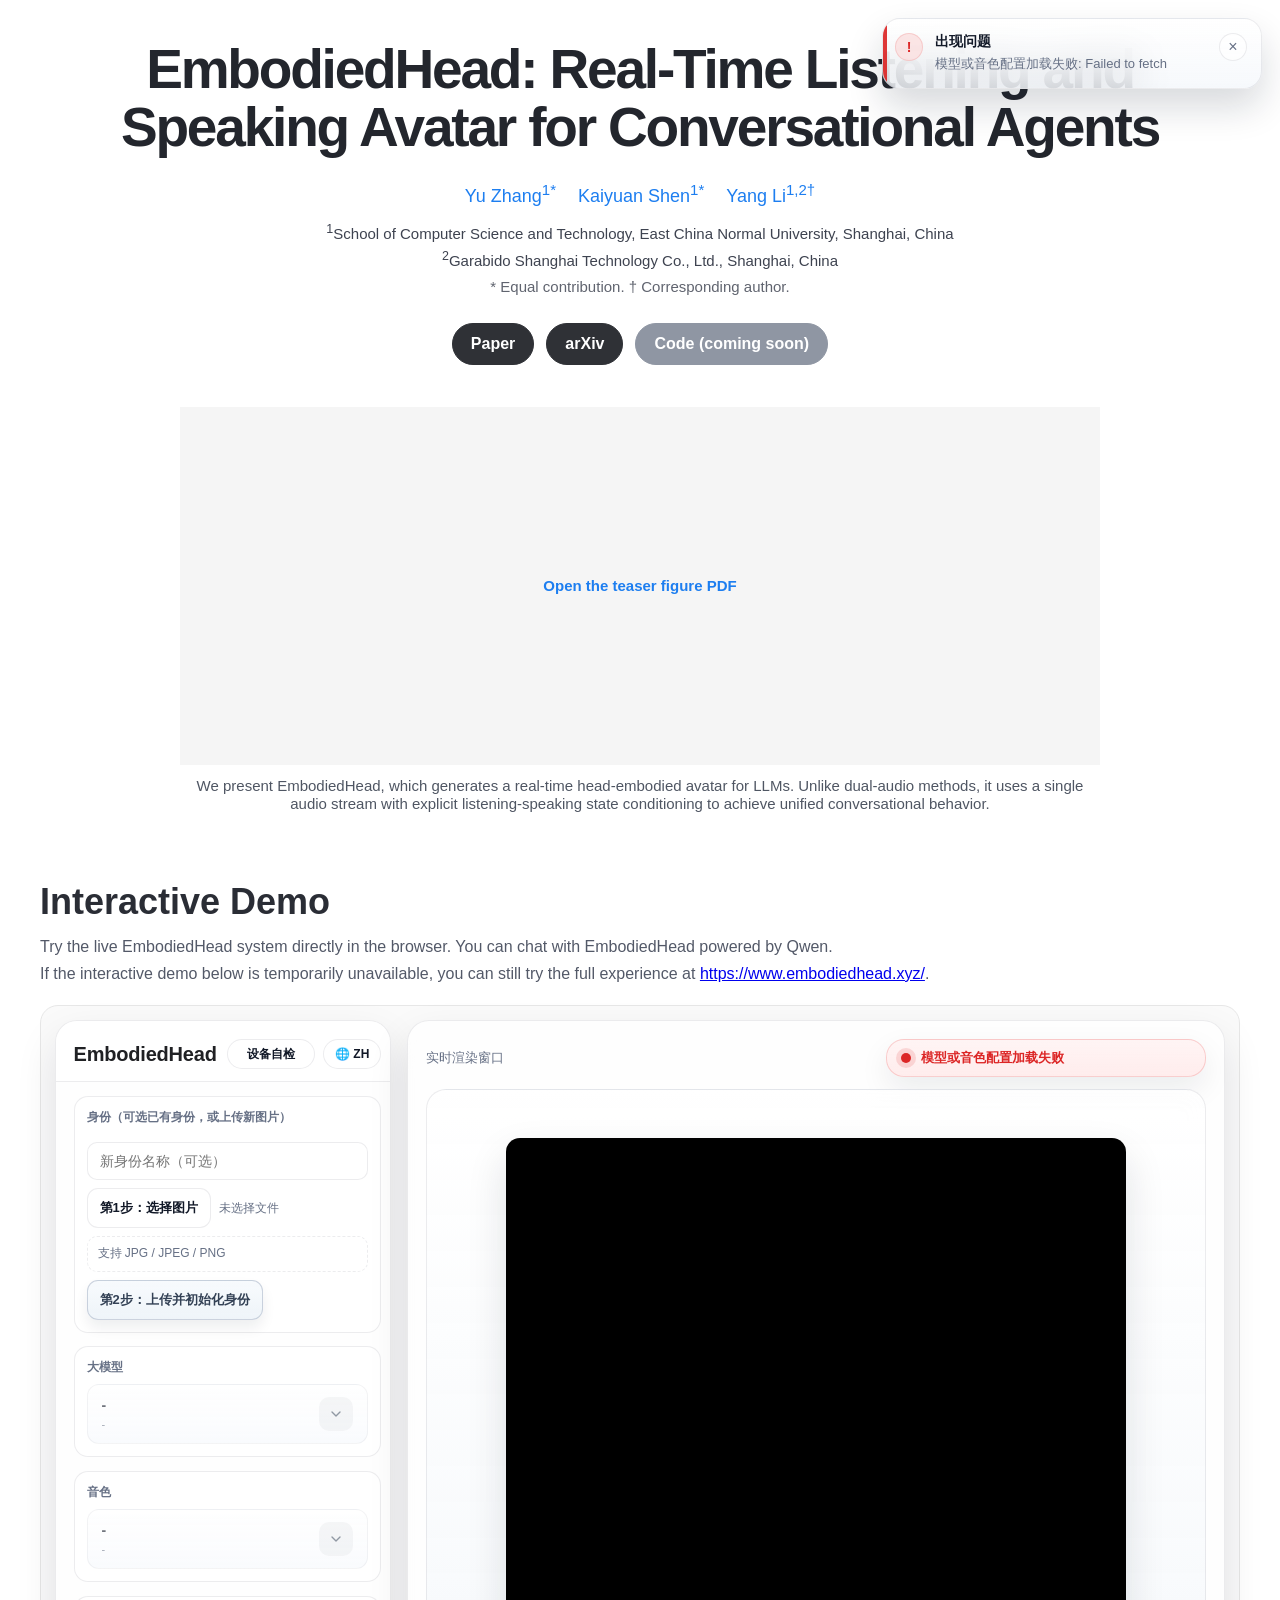
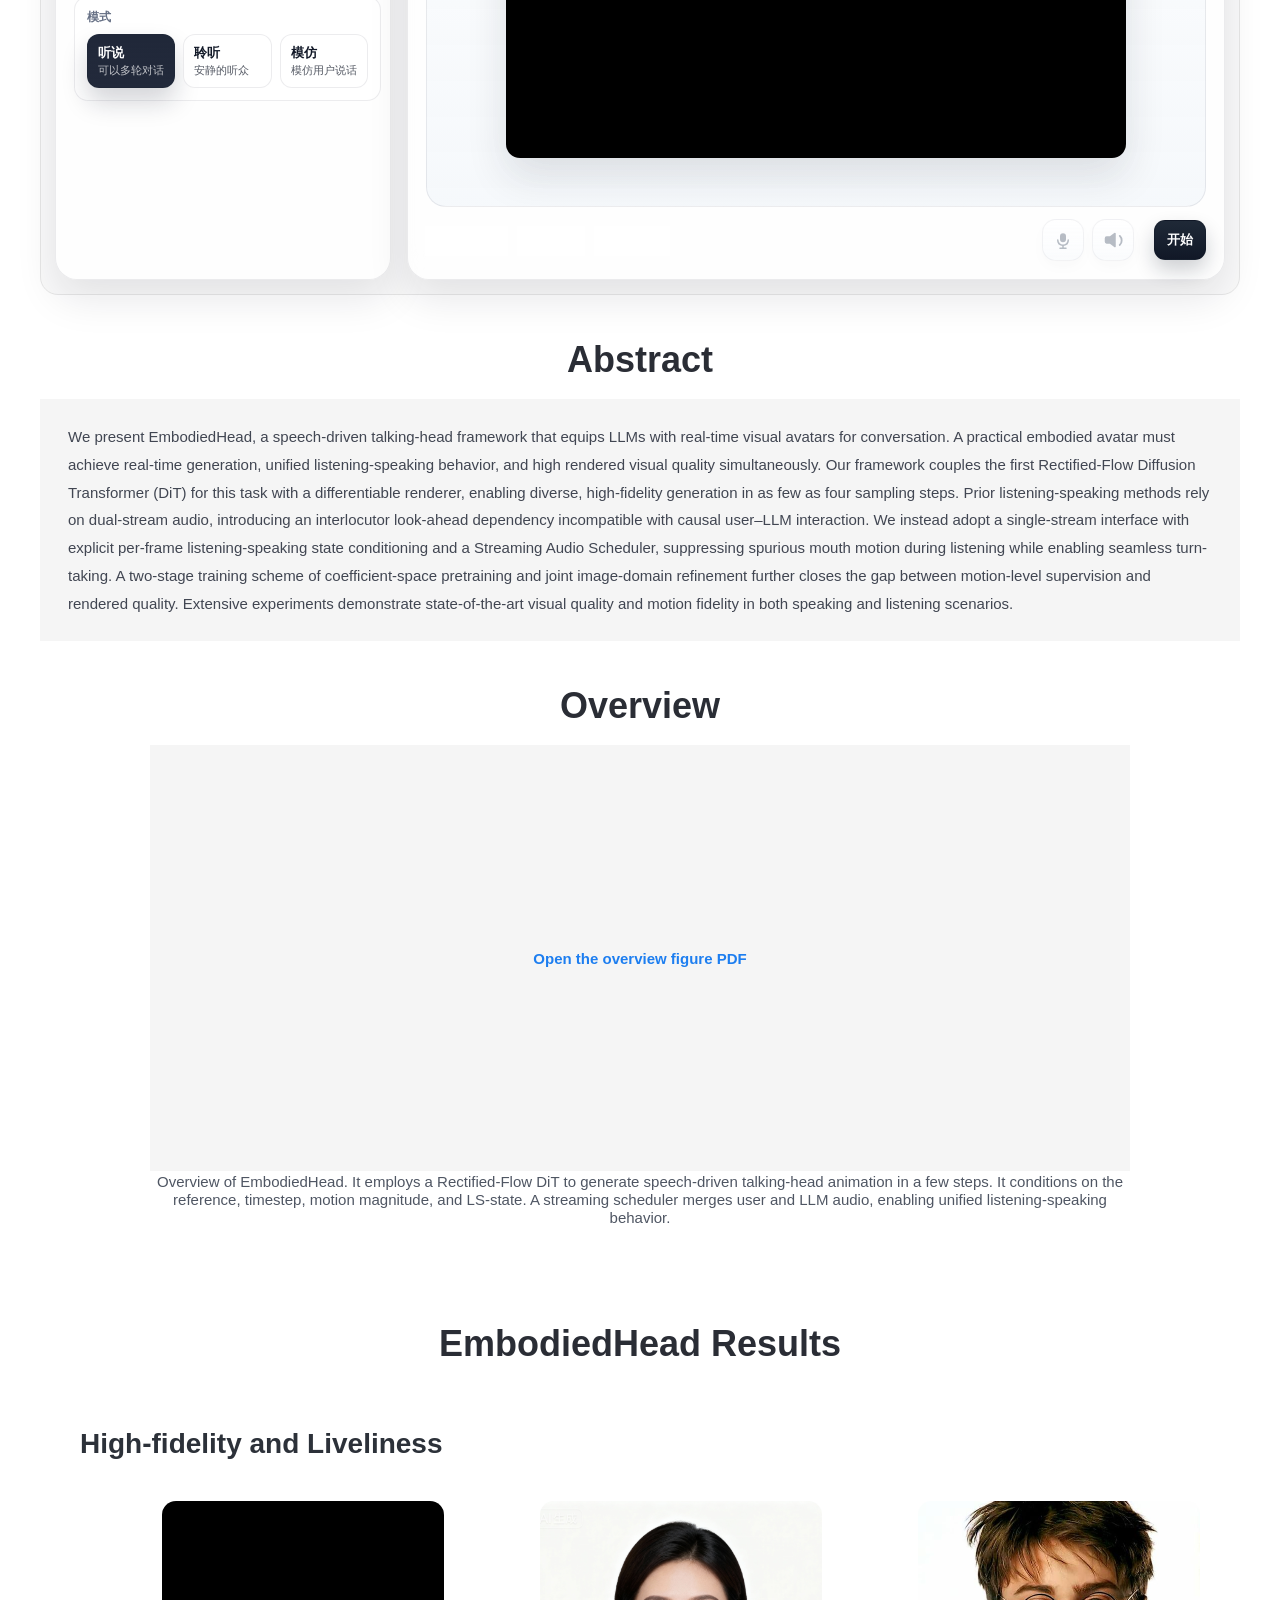
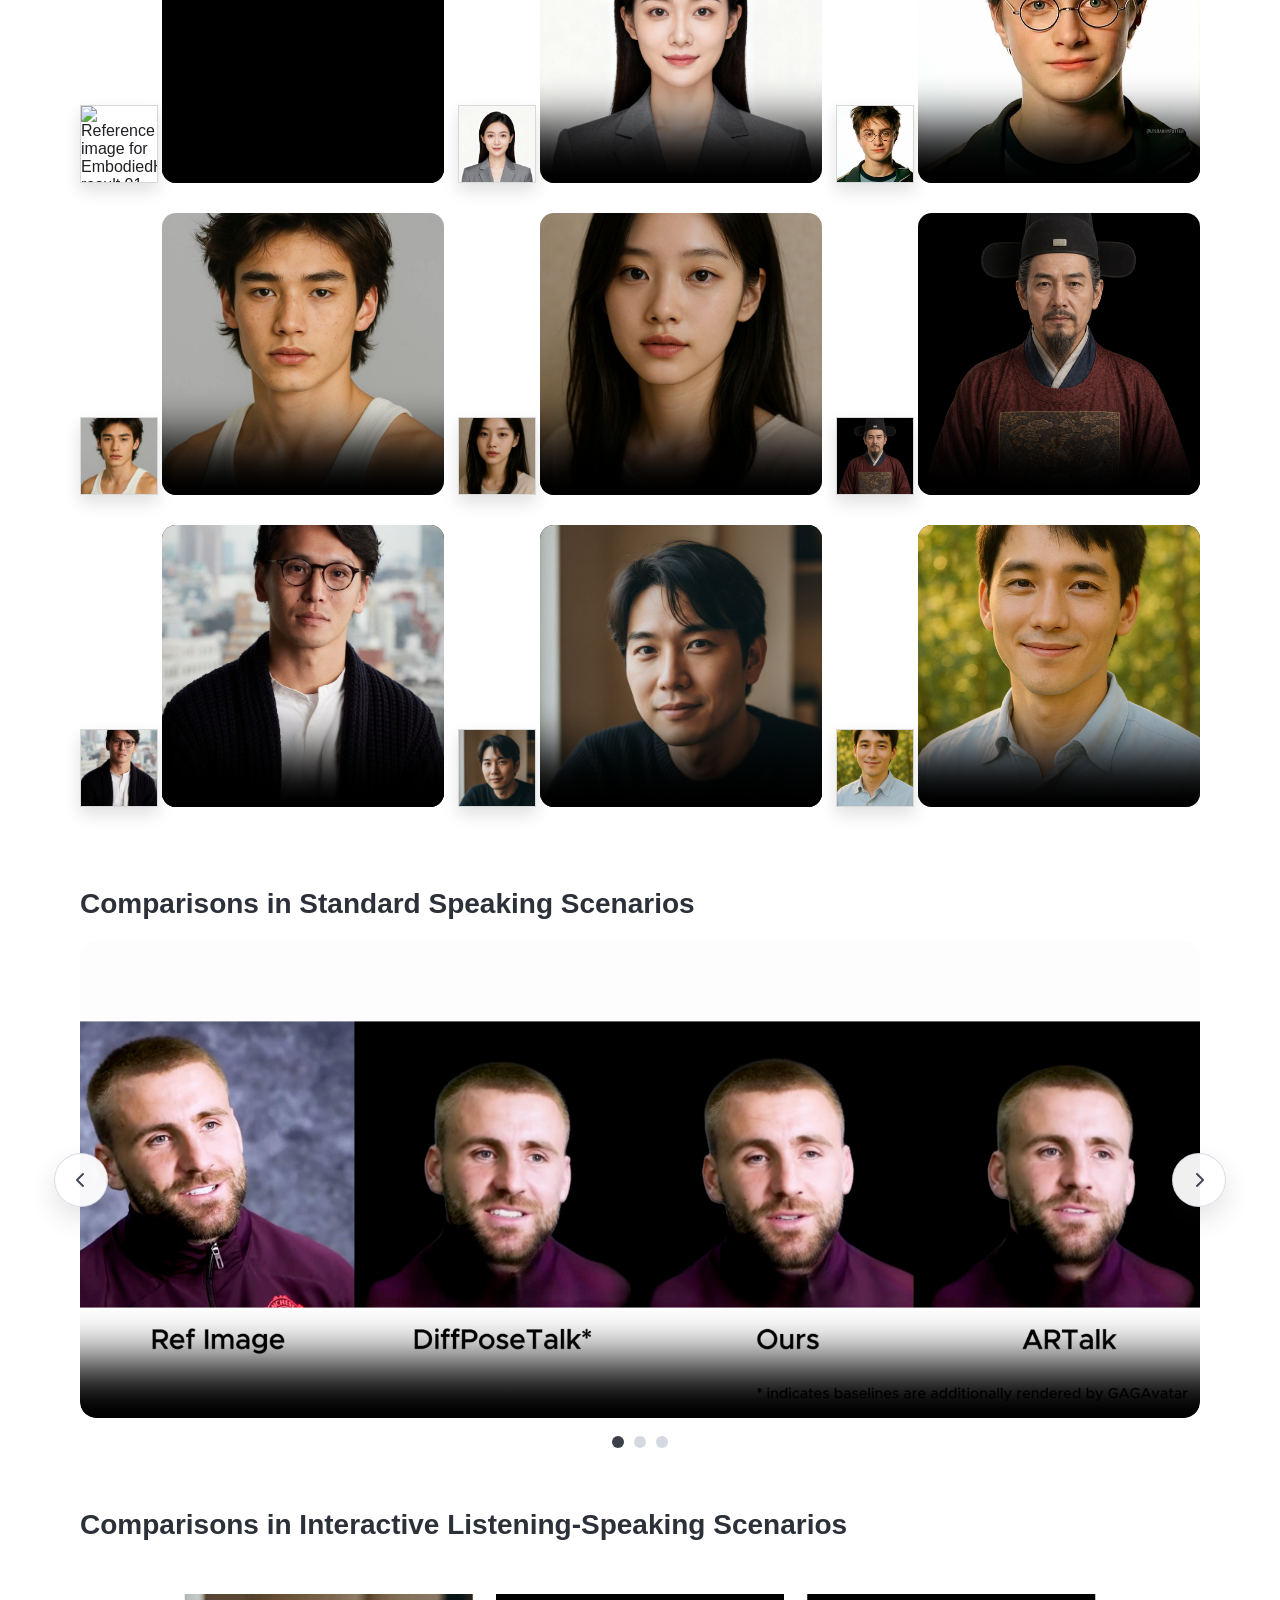
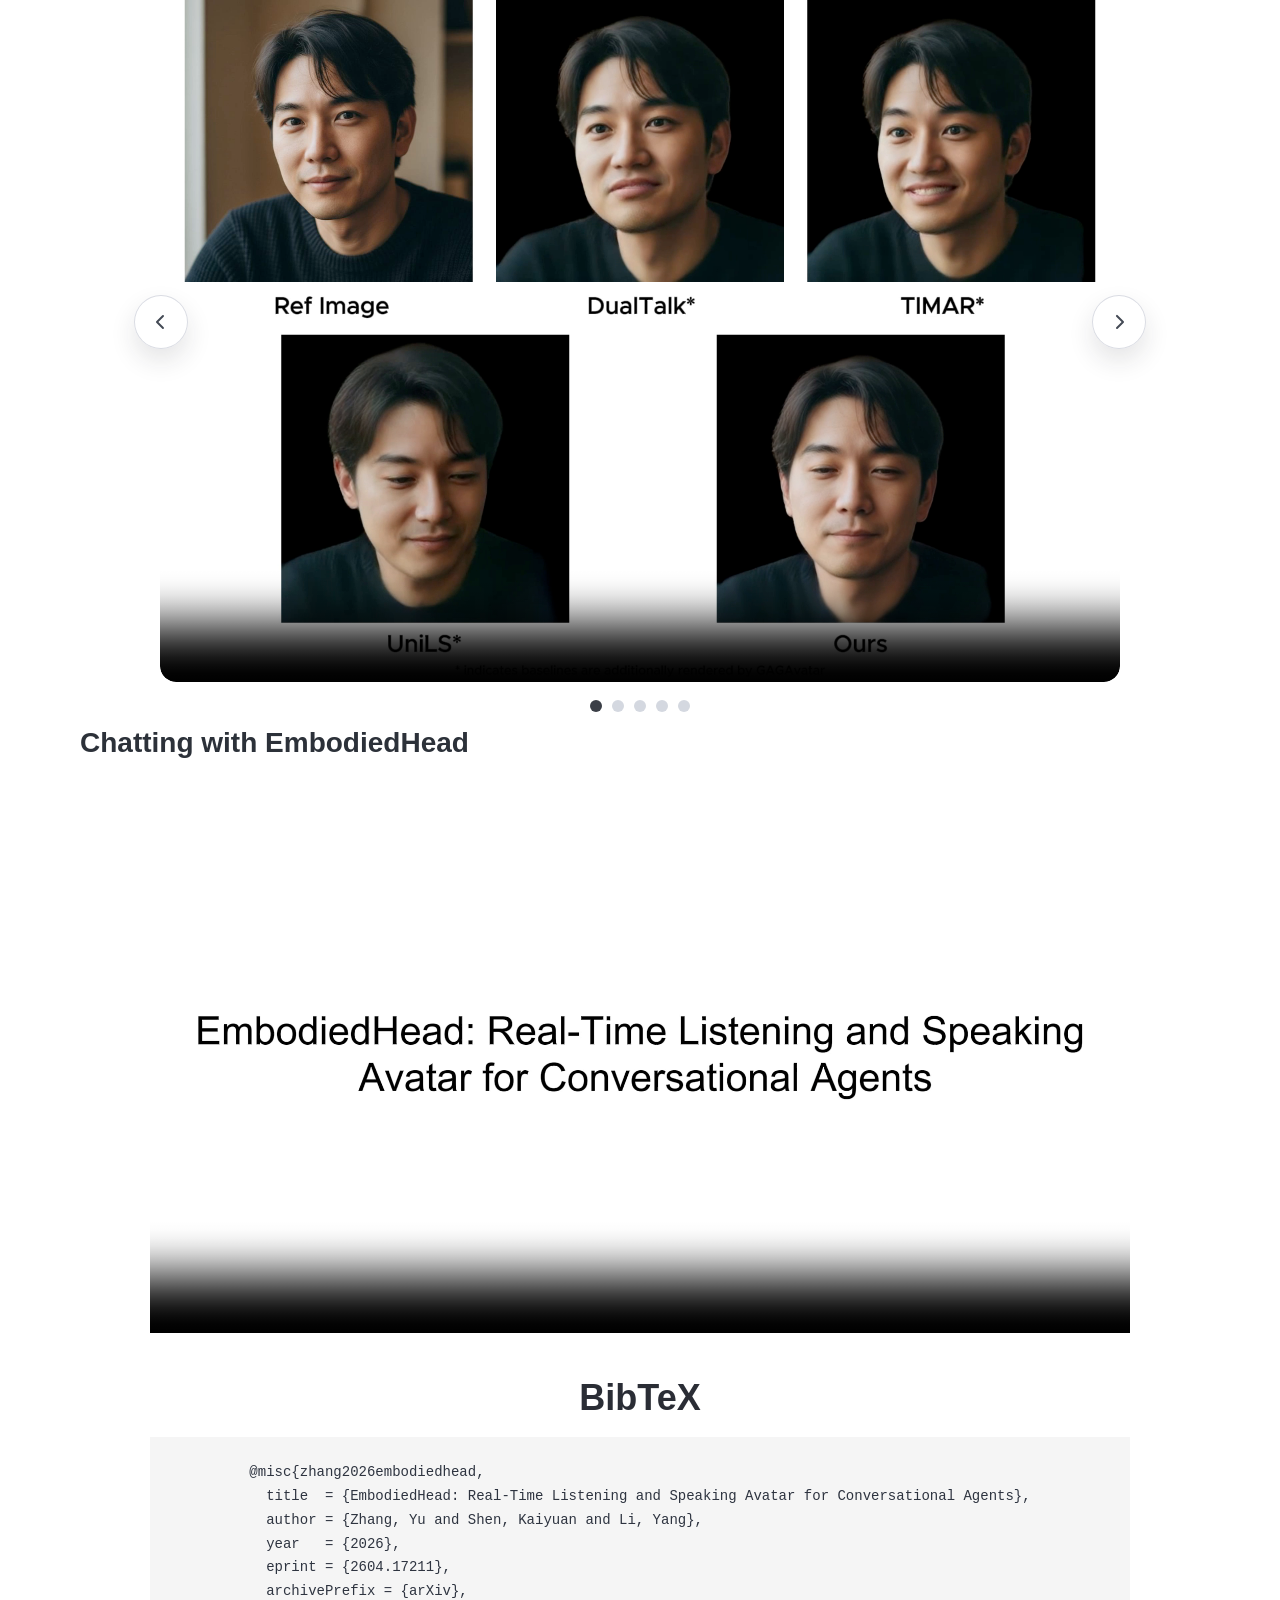
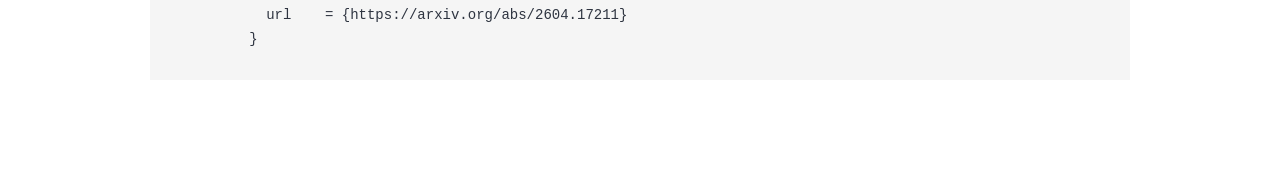
==== docs/index.html @ 7937cf6f "sync GitHub Pages assets" ====
<!doctype html>
<html lang="en">
<head>
  <meta charset="utf-8" />
  <meta name="viewport" content="width=device-width, initial-scale=1" />
  <title>EmbodiedHead Project Page</title>
  <link rel="stylesheet" href="static/styles.css?v=20260413-3" />
  <link rel="stylesheet" href="static/project-page.css?v=20260625-2" />
</head>
<body class="project-page">
  <main class="project-page-shell">
    <header class="project-hero">
      <h1 class="project-title">EmbodiedHead: Real-Time Listening and Speaking Avatar for Conversational Agents</h1>
      <div class="project-authors">
        <span class="author-name">Yu Zhang<sup>1*</sup></span>
        <span class="author-name">Kaiyuan Shen<sup>1*</sup></span>
        <span class="author-name">Yang Li<sup>1,2†</sup></span>
      </div>
      <div class="project-affiliation">
        <div><sup>1</sup>School of Computer Science and Technology, East China Normal University, Shanghai, China</div>
        <div><sup>2</sup>Garabido Shanghai Technology Co., Ltd., Shanghai, China</div>
        <div class="project-notes">* Equal contribution. † Corresponding author.</div>
      </div>
      <div class="project-links">
        <a class="project-link" href="assets/embodiedhead.pdf" target="_blank" rel="noreferrer">Paper</a>
        <a class="project-link" href="https://arxiv.org/abs/2604.17211" target="_blank" rel="noreferrer">arXiv</a>
        <span class="project-link is-disabled" aria-disabled="true">Code (coming soon)</span>
      </div>
      <figure class="hero-figure">
        <div class="figure-pdf-shell js-pdf-figure" data-pdf-src="assets/mainpic.pdf" style="--figure-ratio: 1382 / 537;">
          <canvas class="figure-pdf-canvas" aria-label="EmbodiedHead teaser figure"></canvas>
          <a class="figure-pdf-fallback" href="assets/mainpic.pdf" target="_blank" rel="noreferrer">Open the teaser figure PDF</a>
        </div>
        <figcaption>We present EmbodiedHead, which generates a real-time head-embodied avatar
for LLMs. Unlike dual-audio methods, it uses a single audio stream with explicit
listening-speaking state conditioning to achieve unified conversational behavior.</figcaption>
      </figure>
    </header>

    <section id="interactive-demo" class="project-section project-demo-section">
      <div class="section-heading">
        <h2>Interactive Demo</h2>
        <p>Try the live EmbodiedHead system directly in the browser. You can chat with EmbodiedHead powered by Qwen.</p>
        <p>If the interactive demo below is temporarily unavailable, you can still try the full experience at <a href="https://www.embodiedhead.xyz/" target="_blank" rel="noreferrer">https://www.embodiedhead.xyz/</a>.</p>
      </div>
      <div class="demo-showcase">
        <div class="shell">
          <aside class="panel settings">
            <div class="settings-top">
              <div class="title">
                <h1>EmbodiedHead</h1>
                <div class="title-actions">
                  <button id="selfTestOpenBtn" class="utility-btn" type="button" aria-haspopup="dialog" aria-expanded="false">设备自检</button>
                  <button id="langToggleBtn" class="lang-toggle" type="button">🌐</button>
                </div>
              </div>
            </div>

            <div class="settings-body">
              <div class="group">
                <label id="identityLabel">身份（选择已有身份，或上传新图片）</label>
                <div class="identity-list" id="identityList"></div>
                <input id="identityName" type="text" placeholder="新身份名称（可选）" />
                <input id="identityFile" type="file" accept="image/png,image/jpeg" hidden />
                <div class="file-row">
                  <button id="identityFileBtn" class="btn secondary" type="button">第1步：选择图片</button>
                  <span id="identityFileName" class="file-name">未选择文件</span>
                </div>
                <div id="identityFormatsNote" class="upload-format-note">支持 JPG / JPEG / PNG</div>
                <div class="btn-row">
                  <button id="uploadBtn" class="btn upload-action">第2步：上传并初始化身份</button>
                </div>
              </div>

              <div class="group">
                <label id="modelLabel">大模型</label>
                <div class="picker">
                  <button id="modelPickerBtn" class="picker-trigger" type="button" aria-haspopup="dialog" aria-expanded="false">
                    <span class="picker-trigger-main">
                      <span id="modelPickerTitle" class="picker-trigger-title">-</span>
                      <span id="modelPickerMeta" class="picker-trigger-meta">-</span>
                    </span>
                    <span class="picker-caret" aria-hidden="true">
                      <svg viewBox="0 0 24 24"><path d="m6 9 6 6 6-6"></path></svg>
                    </span>
                  </button>
                </div>
              </div>

              <div class="group">
                <label id="voiceLabel">音色</label>
                <div class="picker">
                  <button id="voicePickerBtn" class="picker-trigger" type="button" aria-haspopup="dialog" aria-expanded="false">
                    <span class="picker-trigger-main">
                      <span id="voicePickerTitle" class="picker-trigger-title">-</span>
                      <span id="voicePickerMeta" class="picker-trigger-meta">-</span>
                    </span>
                    <span class="picker-caret" aria-hidden="true">
                      <svg viewBox="0 0 24 24"><path d="m6 9 6 6 6-6"></path></svg>
                    </span>
                  </button>
                </div>
              </div>

              <div class="group">
                <label id="modeLabelLeft">模式</label>
                <div id="modeSegmented" class="mode-segmented"></div>
              </div>
            </div>
          </aside>

          <main class="panel stage">
            <div class="stage-head">
              <span id="stageTitle">实时渲染窗口</span>
              <div id="status" class="status stage-status" data-level="neutral" aria-live="polite">
                <span class="status-dot" aria-hidden="true"></span>
                <span class="status-text">未连接</span>
              </div>
            </div>
            <div class="video-wrap">
              <canvas id="canvas" width="512" height="512"></canvas>
            </div>
            <div class="stage-foot">
              <div class="stats" id="stats">
                <span class="pill">WS: -</span>
                <span class="pill">缓冲帧: -</span>
                <span class="pill">状态: idle</span>
              </div>
              <div class="stage-actions">
                <div class="stage-audio-icons" aria-label="Audio levels">
                  <button id="stageMicMeter" class="stage-audio-icon-meter" type="button" aria-label="麦克风 0%" title="麦克风 0%">
                    <span class="stage-audio-icon mic">
                      <span id="stageMicMeterFill" class="stage-audio-icon-liquid"></span>
                    </span>
                  </button>
                  <button id="stageSpeakerMeter" class="stage-audio-icon-meter" type="button" aria-label="扬声器 0%" title="扬声器 0%">
                    <span class="stage-audio-icon speaker">
                      <span id="stageSpeakerMeterFill" class="stage-audio-icon-liquid"></span>
                    </span>
                  </button>
                </div>
                <div class="stage-action-buttons">
                  <button id="sessionBtn" class="btn primary stage-primary-btn">开始</button>
                </div>
              </div>
            </div>
          </main>
        </div>
      </div>
    </section>

    <section class="project-section abstract-section">
      <div class="section-heading centered">
        <h2>Abstract</h2>
      </div>
      <div class="paper-card paper-card--soft">
        <p>
          We present EmbodiedHead, a speech-driven talking-head framework that equips LLMs with real-time visual avatars for conversation. A practical embodied avatar must achieve real-time generation, unified listening-speaking behavior, and high rendered visual quality simultaneously. Our framework couples the first Rectified-Flow Diffusion Transformer (DiT) for this task with a differentiable renderer, enabling diverse, high-fidelity generation in as few as four sampling steps. Prior listening-speaking methods rely on dual-stream audio, introducing an interlocutor look-ahead dependency incompatible with causal user–LLM interaction. We instead adopt a single-stream interface with explicit per-frame listening-speaking state conditioning and a Streaming Audio Scheduler, suppressing spurious mouth motion during listening while enabling seamless turn-taking. A two-stage training scheme of coefficient-space pretraining and joint image-domain refinement further closes the gap between motion-level supervision and rendered quality. Extensive experiments demonstrate state-of-the-art visual quality and motion fidelity in both speaking and listening scenarios.
        </p>
      </div>
    </section>

    <section class="project-section">
      <div class="section-heading centered">
        <h2>Overview</h2>
      </div>
      <figure class="overview-figure">
        <div class="figure-pdf-shell js-pdf-figure" data-pdf-src="assets/overview.pdf" style="--figure-ratio: 1380 / 600;">
          <canvas class="figure-pdf-canvas" aria-label="EmbodiedHead overview figure"></canvas>
          <a class="figure-pdf-fallback" href="assets/overview.pdf" target="_blank" rel="noreferrer">Open the overview figure PDF</a>
        </div>
        <figcaption>Overview of EmbodiedHead. It employs a Rectified-Flow DiT to generate speech-driven talking-head animation in a few steps. It conditions on the reference, timestep, motion magnitude, and LS-state. A streaming scheduler merges user and LLM audio, enabling unified listening-speaking behavior.</figcaption>
      </figure>
    </section>

    <section class="project-section results-section">
      <div class="section-heading centered results-heading-main">
        <h2>EmbodiedHead Results</h2>
      </div>
      <div class="results-block">
        <div class="mini-demo-subtitle">High-fidelity and Liveliness</div>
        <div class="mini-demo-stack" aria-label="EmbodiedHead result gallery">
          <div class="mini-demo-row mini-demo-row--three">
            <article class="mini-demo-tile">
              <div class="mini-demo-frame">
                <video controls preload="metadata" playsinline poster="assets/embodiedhead-small-demo-ref-01.png">
                  <source src="assets/embodiedhead-small-demo-01.mp4" type="video/mp4" />
                </video>
                <img class="mini-demo-ref-thumb" src="assets/embodiedhead-small-demo-ref-01.png" alt="Reference image for EmbodiedHead result 01" />
              </div>
            </article>
            <article class="mini-demo-tile">
              <div class="mini-demo-frame">
                <video controls preload="metadata" playsinline poster="assets/embodiedhead-small-demo-ref-02.png">
                  <source src="assets/embodiedhead-small-demo-02.mp4" type="video/mp4" />
                </video>
                <img class="mini-demo-ref-thumb" src="assets/embodiedhead-small-demo-ref-02.png" alt="Reference image for EmbodiedHead result 02" />
              </div>
            </article>
            <article class="mini-demo-tile">
              <div class="mini-demo-frame">
                <video controls preload="metadata" playsinline poster="assets/embodiedhead-small-demo-ref-03.jpg">
                  <source src="assets/embodiedhead-small-demo-03.mp4" type="video/mp4" />
                </video>
                <img class="mini-demo-ref-thumb" src="assets/embodiedhead-small-demo-ref-03.jpg" alt="Reference image for EmbodiedHead result 03" />
              </div>
            </article>
          </div>
          <div class="mini-demo-row mini-demo-row--three">
            <article class="mini-demo-tile">
              <div class="mini-demo-frame">
                <video controls preload="metadata" playsinline poster="assets/embodiedhead-small-demo-ref-04.jpg">
                  <source src="assets/embodiedhead-small-demo-04.mp4" type="video/mp4" />
                </video>
                <img class="mini-demo-ref-thumb" src="assets/embodiedhead-small-demo-ref-04.jpg" alt="Reference image for EmbodiedHead result 04" />
              </div>
            </article>
            <article class="mini-demo-tile">
              <div class="mini-demo-frame">
                <video controls preload="metadata" playsinline poster="assets/embodiedhead-small-demo-ref-05.jpg">
                  <source src="assets/embodiedhead-small-demo-05.mp4" type="video/mp4" />
                </video>
                <img class="mini-demo-ref-thumb" src="assets/embodiedhead-small-demo-ref-05.jpg" alt="Reference image for EmbodiedHead result 05" />
              </div>
            </article>
            <article class="mini-demo-tile">
              <div class="mini-demo-frame">
                <video controls preload="metadata" playsinline poster="assets/embodiedhead-small-demo-ref-06.png">
                  <source src="assets/embodiedhead-small-demo-06.mp4" type="video/mp4" />
                </video>
                <img class="mini-demo-ref-thumb" src="assets/embodiedhead-small-demo-ref-06.png" alt="Reference image for EmbodiedHead result 06" />
              </div>
            </article>
          </div>
          <div class="mini-demo-row mini-demo-row--three">
            <article class="mini-demo-tile">
              <div class="mini-demo-frame">
                <video controls preload="metadata" playsinline poster="assets/embodiedhead-small-demo-ref-07.jpg">
                  <source src="assets/embodiedhead-small-demo-07.mp4" type="video/mp4" />
                </video>
                <img class="mini-demo-ref-thumb" src="assets/embodiedhead-small-demo-ref-07.jpg" alt="Reference image for EmbodiedHead result 07" />
              </div>
            </article>
            <article class="mini-demo-tile">
              <div class="mini-demo-frame">
                <video controls preload="metadata" playsinline poster="assets/embodiedhead-small-demo-ref-08.jpg">
                  <source src="assets/embodiedhead-small-demo-08.mp4" type="video/mp4" />
                </video>
                <img class="mini-demo-ref-thumb" src="assets/embodiedhead-small-demo-ref-08.jpg" alt="Reference image for EmbodiedHead result 08" />
              </div>
            </article>
            <article class="mini-demo-tile">
              <div class="mini-demo-frame">
                <video controls preload="metadata" playsinline poster="assets/embodiedhead-small-demo-ref-09.jpg">
                  <source src="assets/embodiedhead-small-demo-09.mp4" type="video/mp4" />
                </video>
                <img class="mini-demo-ref-thumb" src="assets/embodiedhead-small-demo-ref-09.jpg" alt="Reference image for EmbodiedHead result 09" />
              </div>
            </article>
          </div>
        </div>

        <div class="mini-demo-subtitle comparison-subtitle">Comparisons in Standard Speaking Scenarios</div>
        <div class="comparison-carousel" aria-label="EmbodiedHead comparison gallery" data-comparison-carousel tabindex="0">
          <div class="comparison-carousel-stage">
            <button class="comparison-carousel-arrow comparison-carousel-arrow--prev" type="button" aria-label="Previous comparison video" data-carousel-prev>
              <svg viewBox="0 0 24 24" aria-hidden="true"><path d="M14.7 5.3a1 1 0 0 1 0 1.4L9.41 12l5.3 5.3a1 1 0 0 1-1.42 1.4l-6-6a1 1 0 0 1 0-1.4l6-6a1 1 0 0 1 1.42 0Z"></path></svg>
            </button>
            <div class="comparison-carousel-viewport">
              <div class="comparison-carousel-track" data-carousel-track>
                <article class="comparison-carousel-slide" aria-hidden="false">
                  <video class="comparison-carousel-video" controls preload="metadata" playsinline poster="assets/embodiedhead-comparison-poster-01.png?v=20260624-1">
                    <source src="assets/embodiedhead-comparison-01.mp4?v=20260624-1" type="video/mp4" />
                  </video>
                </article>
                <article class="comparison-carousel-slide" aria-hidden="true">
                  <video class="comparison-carousel-video" controls preload="metadata" playsinline poster="assets/embodiedhead-comparison-poster-02.png?v=20260624-1">
                    <source src="assets/embodiedhead-comparison-02.mp4?v=20260624-1" type="video/mp4" />
                  </video>
                </article>
                <article class="comparison-carousel-slide" aria-hidden="true">
                  <video class="comparison-carousel-video" controls preload="metadata" playsinline poster="assets/embodiedhead-comparison-poster-03.png?v=20260624-1">
                    <source src="assets/embodiedhead-comparison-03.mp4?v=20260624-1" type="video/mp4" />
                  </video>
                </article>
              </div>
            </div>
            <button class="comparison-carousel-arrow comparison-carousel-arrow--next" type="button" aria-label="Next comparison video" data-carousel-next>
              <svg viewBox="0 0 24 24" aria-hidden="true"><path d="M9.3 18.7a1 1 0 0 1 0-1.4l5.29-5.3-5.3-5.3a1 1 0 1 1 1.42-1.4l6 6a1 1 0 0 1 0 1.4l-6 6a1 1 0 0 1-1.42 0Z"></path></svg>
            </button>
          </div>
          <div class="comparison-carousel-dots" aria-label="Comparison slide navigation">
            <button class="comparison-carousel-dot is-active" type="button" aria-label="Show comparison video 1" aria-current="true" data-carousel-dot="0"></button>
            <button class="comparison-carousel-dot" type="button" aria-label="Show comparison video 2" aria-current="false" data-carousel-dot="1"></button>
            <button class="comparison-carousel-dot" type="button" aria-label="Show comparison video 3" aria-current="false" data-carousel-dot="2"></button>
          </div>
        </div>

        <div class="mini-demo-subtitle interactive-comparison-subtitle">Comparisons in Interactive Listening-Speaking Scenarios</div>
        <div class="comparison-carousel comparison-carousel--interactive" aria-label="EmbodiedHead interactive comparison gallery" data-comparison-carousel tabindex="0">
          <div class="comparison-carousel-stage">
            <button class="comparison-carousel-arrow comparison-carousel-arrow--prev" type="button" aria-label="Previous interactive comparison video" data-carousel-prev>
              <svg viewBox="0 0 24 24" aria-hidden="true"><path d="M14.7 5.3a1 1 0 0 1 0 1.4L9.41 12l5.3 5.3a1 1 0 0 1-1.42 1.4l-6-6a1 1 0 0 1 0-1.4l6-6a1 1 0 0 1 1.42 0Z"></path></svg>
            </button>
            <div class="comparison-carousel-viewport" style="--comparison-carousel-ratio: 1440 / 1080;">
              <div class="comparison-carousel-track" data-carousel-track>
                <article class="comparison-carousel-slide" aria-hidden="false">
                  <video class="comparison-carousel-video" controls preload="metadata" playsinline poster="assets/interactive-comparison-poster-01.png?v=20260625-1">
                    <source src="assets/1-1.mp4?v=20260625-1" type="video/mp4" />
                  </video>
                </article>
                <article class="comparison-carousel-slide" aria-hidden="true">
                  <video class="comparison-carousel-video" controls preload="metadata" playsinline poster="assets/interactive-comparison-poster-02.png?v=20260625-1">
                    <source src="assets/2-2.mp4?v=20260625-1" type="video/mp4" />
                  </video>
                </article>
                <article class="comparison-carousel-slide" aria-hidden="true">
                  <video class="comparison-carousel-video" controls preload="metadata" playsinline poster="assets/interactive-comparison-poster-03.png?v=20260625-1">
                    <source src="assets/3-3.mp4?v=20260625-1" type="video/mp4" />
                  </video>
                </article>
                <article class="comparison-carousel-slide" aria-hidden="true">
                  <video class="comparison-carousel-video" controls preload="metadata" playsinline poster="assets/interactive-comparison-poster-04.png?v=20260625-1">
                    <source src="assets/4-4.mp4?v=20260625-1" type="video/mp4" />
                  </video>
                </article>
                <article class="comparison-carousel-slide" aria-hidden="true">
                  <video class="comparison-carousel-video" controls preload="metadata" playsinline poster="assets/interactive-comparison-poster-05.png?v=20260625-1">
                    <source src="assets/5-5.mp4?v=20260625-1" type="video/mp4" />
                  </video>
                </article>
              </div>
            </div>
            <button class="comparison-carousel-arrow comparison-carousel-arrow--next" type="button" aria-label="Next interactive comparison video" data-carousel-next>
              <svg viewBox="0 0 24 24" aria-hidden="true"><path d="M9.3 18.7a1 1 0 0 1 0-1.4l5.29-5.3-5.3-5.3a1 1 0 1 1 1.42-1.4l6 6a1 1 0 0 1 0 1.4l-6 6a1 1 0 0 1-1.42 0Z"></path></svg>
            </button>
          </div>
          <div class="comparison-carousel-dots" aria-label="Interactive comparison slide navigation">
            <button class="comparison-carousel-dot is-active" type="button" aria-label="Show interactive comparison video 1" aria-current="true" data-carousel-dot="0"></button>
            <button class="comparison-carousel-dot" type="button" aria-label="Show interactive comparison video 2" aria-current="false" data-carousel-dot="1"></button>
            <button class="comparison-carousel-dot" type="button" aria-label="Show interactive comparison video 3" aria-current="false" data-carousel-dot="2"></button>
            <button class="comparison-carousel-dot" type="button" aria-label="Show interactive comparison video 4" aria-current="false" data-carousel-dot="3"></button>
            <button class="comparison-carousel-dot" type="button" aria-label="Show interactive comparison video 5" aria-current="false" data-carousel-dot="4"></button>
          </div>
        </div>

        <div class="mini-demo-subtitle chatting-subtitle">Chatting with EmbodiedHead</div>
        <div class="video-card video-card--plain video-card--feature">
          <video class="project-video" controls preload="metadata" playsinline poster="assets/embodiedhead-demo-poster.png?v=20260414-10">
            <source src="assets/embodiedhead-demo.mp4?v=20260414-10" type="video/mp4" />
            Your browser does not support the video tag.
          </video>
        </div>
      </div>
    </section>

    <section class="project-section bibtex-section">
      <div class="section-heading">
        <h2>BibTeX</h2>
      </div>
      <div class="paper-card bibtex-card">
<pre><code>@misc{zhang2026embodiedhead,
  title  = {EmbodiedHead: Real-Time Listening and Speaking Avatar for Conversational Agents},
  author = {Zhang, Yu and Shen, Kaiyuan and Li, Yang},
  year   = {2026},
  eprint = {2604.17211},
  archivePrefix = {arXiv},
  url    = {https://arxiv.org/abs/2604.17211}
}</code></pre>
      </div>
    </section>
  </main>

  <div id="toastViewport" class="toast-viewport" aria-live="polite" aria-atomic="false"></div>

  <div id="blockingModal" class="blocking-modal" role="dialog" aria-modal="true" aria-live="assertive">
    <div class="blocking-modal-card">
      <div class="blocking-modal-spinner"></div>
      <div id="blockingModalText" class="blocking-modal-text">后台正在初始化身份，请稍候...</div>
    </div>
  </div>

  <div id="pickerOverlay" class="picker-overlay" aria-hidden="true">
    <div id="pickerBackdrop" class="picker-backdrop"></div>
    <div class="picker-sheet" role="dialog" aria-modal="true" aria-labelledby="pickerSheetTitle">
      <div class="picker-sheet-head">
        <div>
          <div id="pickerSheetEyebrow" class="picker-sheet-eyebrow">Select</div>
          <div id="pickerSheetTitle" class="picker-sheet-title">-</div>
        </div>
        <button id="pickerCloseBtn" class="picker-close" type="button" aria-label="Close">×</button>
      </div>
      <div id="pickerOptions" class="picker-options"></div>
    </div>
  </div>

  <div id="selfTestOverlay" class="picker-overlay self-test-overlay" aria-hidden="true">
    <div id="selfTestBackdrop" class="picker-backdrop"></div>
    <div class="picker-sheet self-test-sheet" role="dialog" aria-modal="true" aria-labelledby="selfTestSheetTitle">
      <div class="picker-sheet-head self-test-sheet-head">
        <div>
          <div id="selfTestSheetEyebrow" class="picker-sheet-eyebrow">Diagnostics</div>
          <div id="selfTestSheetTitle" class="picker-sheet-title">设备自检</div>
        </div>
        <button id="selfTestCloseBtn" class="picker-close" type="button" aria-label="Close">×</button>
      </div>
      <div class="self-test-panel-body self-test-sheet-body">
        <div class="self-test-stack">
          <div class="self-test-card">
            <div class="self-test-card-head">
              <div>
                <div id="micSelfTestTitle" class="self-test-card-title">麦克风回声测试</div>
                <div id="micSelfTestDesc" class="self-test-card-meta">说话时查看本地与服务端音量，并确认能听到回声。</div>
              </div>
              <span id="micSelfTestBadge" class="self-test-badge">未开始</span>
            </div>
            <div class="self-test-meter-list">
              <div class="self-test-meter-row">
                <div class="self-test-meter-top">
                  <span id="micSelfTestLocalLabel">本地拾音</span>
                  <span id="micSelfTestLocalValue">0%</span>
                </div>
                <div class="self-test-track">
                  <div id="micSelfTestLocalFill" class="self-test-fill"></div>
                </div>
              </div>
              <div class="self-test-meter-row">
                <div class="self-test-meter-top">
                  <span id="micSelfTestServerLabel">服务端接收</span>
                  <span id="micSelfTestServerValue">0%</span>
                </div>
                <div class="self-test-track">
                  <div id="micSelfTestServerFill" class="self-test-fill server"></div>
                </div>
              </div>
            </div>
            <div id="micSelfTestHint" class="self-test-note">建议佩戴耳机，避免回授。说话时本地与服务端音量条上涨，并能听到回声，即说明链路正常。</div>
            <div class="btn-row">
              <button id="micSelfTestBtn" class="btn secondary" type="button">开始麦克风测试</button>
            </div>
          </div>

          <div class="self-test-card">
            <div class="self-test-card-head">
              <div>
                <div id="speakerSelfTestTitle" class="self-test-card-title">扬声器测试音</div>
                <div id="speakerSelfTestDesc" class="self-test-card-meta">播放一段由后端提供的测试音，确认声音能正常传到当前浏览器。</div>
              </div>
              <span id="speakerSelfTestBadge" class="self-test-badge">未播放</span>
            </div>
            <div id="speakerSelfTestVisual" class="speaker-test-visual" aria-hidden="true">
              <span class="speaker-test-bar"></span>
              <span class="speaker-test-bar"></span>
              <span class="speaker-test-bar"></span>
              <span class="speaker-test-bar"></span>
              <span class="speaker-test-bar"></span>
            </div>
            <div id="speakerSelfTestHint" class="self-test-note">点击播放测试音，能清晰听到三段提示音则说明浏览器侧播放正常。</div>
            <div class="btn-row">
              <button id="speakerSelfTestBtn" class="btn secondary" type="button">播放测试音</button>
            </div>
          </div>
        </div>
      </div>
    </div>
  </div>

  <script src="backend-config.js?v=20260413-4"></script>
  <script type="module" src="static/project-page-pdf.js?v=20260621-1"></script>
  <script src="static/i18n.js?v=20260413-4"></script>
  <script src="static/app-core.js?v=20260413-4"></script>
  <script src="static/app-runtime.js?v=20260413-4"></script>
  <script src="static/project-page-carousel.js?v=20260624-3"></script>
</body>
</html>
---- docs/static/styles.css ----
:root {
      --bg: #ecf1f6;
      --card: rgba(255, 255, 255, 0.72);
      --card-strong: #ffffff;
      --line: rgba(15, 23, 42, 0.08);
      --line-strong: rgba(15, 23, 42, 0.14);
      --text: #111827;
      --muted: #667085;
      --brand: #0f172a;
      --info: #2563eb;
      --ok: #0f9d58;
      --warn: #b45309;
      --danger: #dc2626;
      --focus-ring: rgba(84, 132, 255, 0.28);
      --shadow: 0 18px 40px rgba(15, 23, 42, 0.1);
      --radius-xl: 22px;
      --radius-md: 14px;
    }

    * { box-sizing: border-box; }
    body {
      margin: 0;
      color: var(--text);
      font-family: -apple-system, BlinkMacSystemFont, "SF Pro Text", "Segoe UI", "Noto Sans SC", sans-serif;
      background:
        radial-gradient(circle at 0% 0%, rgba(120, 151, 186, 0.2), transparent 38%),
        radial-gradient(circle at 100% 0%, rgba(182, 196, 213, 0.16), transparent 34%),
        linear-gradient(180deg, #fafcfe 0%, var(--bg) 100%);
      min-height: 100vh;
      display: grid;
      place-items: center;
      padding: 22px;
      overflow: hidden;
      position: relative;
      isolation: isolate;
    }
    body::before {
      content: "";
      position: fixed;
      inset: -120px;
      background:
        radial-gradient(circle at 22% 18%, rgba(255, 255, 255, 0.85), transparent 34%),
        radial-gradient(circle at 78% 12%, rgba(255, 255, 255, 0.7), transparent 32%),
        radial-gradient(circle at 50% 100%, rgba(214, 225, 239, 0.4), transparent 40%);
      filter: blur(24px);
      pointer-events: none;
      z-index: -1;
    }

    .shell {
      width: min(1400px, 100%);
      height: calc(100vh - 44px);
      display: grid;
      grid-template-columns: 388px minmax(0, 1fr);
      gap: 16px;
      align-items: stretch;
      position: relative;
      z-index: 1;
      transform: none;
    }

    .panel {
      background: var(--card);
      backdrop-filter: blur(22px) saturate(135%);
      -webkit-backdrop-filter: blur(22px) saturate(135%);
      border: 1px solid var(--line);
      border-radius: var(--radius-xl);
      box-shadow: var(--shadow);
    }

    .settings {
      display: grid;
      grid-template-rows: auto 1fr;
      min-height: 0;
      overflow: hidden;
    }
    .settings-top {
      display: grid;
      gap: 12px;
      padding: 18px 18px 12px;
      border-bottom: 1px solid var(--line);
      background: rgba(255, 255, 255, 0.58);
    }

    .settings-body {
      min-height: 0;
      overflow: auto;
      display: grid;
      gap: 14px;
      padding: 14px 18px;
      align-content: start;
    }

    .title {
      display: flex;
      justify-content: space-between;
      align-items: center;
      gap: 10px;
    }
    .title-actions {
      display: flex;
      align-items: center;
      gap: 8px;
    }
    .utility-btn {
      border: 1px solid var(--line);
      background: rgba(255, 255, 255, 0.78);
      color: var(--text);
      border-radius: 999px;
      min-width: 88px;
      height: 30px;
      display: inline-flex;
      align-items: center;
      justify-content: center;
      padding: 0 12px;
      font-size: 12px;
      font-weight: 700;
      cursor: pointer;
      backdrop-filter: blur(10px);
      -webkit-backdrop-filter: blur(10px);
      transition: transform .16s ease, box-shadow .18s ease, border-color .18s ease, background-color .18s ease;
    }
    .utility-btn:hover:not(:disabled) {
      transform: translateY(-1px);
      border-color: var(--line-strong);
      background: rgba(255, 255, 255, 0.92);
      box-shadow: 0 8px 16px rgba(15, 23, 42, 0.08);
    }
    .utility-btn:focus-visible {
      outline: none;
      box-shadow: 0 0 0 4px var(--focus-ring);
    }
    .utility-btn:disabled {
      opacity: .55;
      cursor: not-allowed;
    }
    .title h1 {
      margin: 0;
      font-size: 20px;
      letter-spacing: -0.01em;
    }
    .status {
      font-size: 13px;
      font-weight: 600;
    }
    .stage-status {
      display: inline-flex;
      align-items: center;
      gap: 10px;
      min-width: min(100%, 320px);
      max-width: 100%;
      padding: 10px 14px;
      border-radius: 18px;
      border: 1px solid rgba(15, 23, 42, 0.08);
      background: linear-gradient(180deg, rgba(255, 255, 255, 0.88), rgba(245, 248, 252, 0.76));
      box-shadow: 0 12px 30px rgba(15, 23, 42, 0.08);
      backdrop-filter: blur(16px) saturate(135%);
      -webkit-backdrop-filter: blur(16px) saturate(135%);
      line-height: 1.25;
      white-space: normal;
      color: var(--text);
      transition: border-color .18s ease, background-color .18s ease, box-shadow .18s ease, color .18s ease;
    }
    .stage-status[data-level="neutral"] {
      color: var(--brand);
    }
    .stage-status[data-level="info"] {
      color: var(--info);
      border-color: rgba(37, 99, 235, 0.16);
      background: linear-gradient(180deg, rgba(255, 255, 255, 0.92), rgba(236, 244, 255, 0.88));
    }
    .stage-status[data-level="success"] {
      color: var(--ok);
      border-color: rgba(15, 157, 88, 0.16);
      background: linear-gradient(180deg, rgba(255, 255, 255, 0.92), rgba(236, 251, 243, 0.88));
    }
    .stage-status[data-level="warning"] {
      color: var(--warn);
      border-color: rgba(180, 83, 9, 0.18);
      background: linear-gradient(180deg, rgba(255, 251, 235, 0.96), rgba(255, 243, 224, 0.88));
    }
    .stage-status[data-level="error"] {
      color: var(--danger);
      border-color: rgba(220, 38, 38, 0.18);
      background: linear-gradient(180deg, rgba(255, 244, 244, 0.96), rgba(255, 234, 234, 0.88));
    }
    .status-dot {
      width: 10px;
      height: 10px;
      border-radius: 999px;
      background: currentColor;
      box-shadow: 0 0 0 5px color-mix(in srgb, currentColor 14%, transparent);
      flex: 0 0 auto;
    }
    .status-text {
      min-width: 0;
      overflow-wrap: anywhere;
    }
    .lang-toggle {
      border: 1px solid var(--line);
      background: rgba(255, 255, 255, 0.76);
      color: var(--text);
      border-radius: 999px;
      min-width: 58px;
      height: 30px;
      display: inline-flex;
      align-items: center;
      justify-content: center;
      gap: 4px;
      padding: 0 10px;
      font-size: 12px;
      font-weight: 700;
      cursor: pointer;
      backdrop-filter: blur(10px);
      -webkit-backdrop-filter: blur(10px);
      transition: transform .16s ease, box-shadow .18s ease, border-color .18s ease, background-color .18s ease;
    }
    .lang-toggle:hover {
      transform: translateY(-1px);
      border-color: var(--line-strong);
      background: rgba(255, 255, 255, 0.9);
      box-shadow: 0 8px 16px rgba(15, 23, 42, 0.08);
    }
    .lang-toggle:focus-visible {
      outline: none;
      box-shadow: 0 0 0 4px var(--focus-ring);
    }

    .group {
      display: grid;
      gap: 8px;
      padding: 12px;
      border: 1px solid var(--line);
      background: rgba(255, 255, 255, 0.62);
      backdrop-filter: blur(10px);
      -webkit-backdrop-filter: blur(10px);
      border-radius: var(--radius-md);
    }
    .group label {
      font-size: 12px;
      color: var(--muted);
      font-weight: 600;
    }

    input[type="text"] {
      width: 100%;
      border: 1px solid var(--line);
      border-radius: 10px;
      padding: 10px 12px;
      font-size: 14px;
      background: rgba(255, 255, 255, 0.9);
      color: var(--text);
      outline: none;
      transition: border-color .16s ease, box-shadow .16s ease, background-color .16s ease;
    }
    input[type="text"]:hover {
      border-color: var(--line-strong);
      background: #fff;
    }
    input[type="text"]:focus {
      border-color: rgba(58, 95, 166, 0.45);
      box-shadow: 0 0 0 4px var(--focus-ring);
      background: #fff;
    }

    .picker {
      position: relative;
    }
    .picker-trigger {
      width: 100%;
      border: 1px solid var(--line);
      border-radius: 12px;
      background: linear-gradient(180deg, rgba(255, 255, 255, 0.96), rgba(245, 248, 252, 0.92));
      color: var(--text);
      padding: 12px 14px;
      display: grid;
      grid-template-columns: 1fr auto;
      gap: 12px;
      align-items: center;
      text-align: left;
      cursor: pointer;
      transition: transform .16s ease, border-color .16s ease, box-shadow .18s ease, background-color .16s ease;
    }
    .picker-trigger:hover:not(:disabled) {
      transform: translateY(-1px);
      border-color: var(--line-strong);
      box-shadow: 0 10px 18px rgba(15, 23, 42, 0.08);
    }
    .picker-trigger:focus-visible {
      outline: none;
      box-shadow: 0 0 0 4px var(--focus-ring);
    }
    .picker-trigger:disabled {
      opacity: .6;
      cursor: not-allowed;
      transform: none;
    }
    .picker-trigger-main {
      min-width: 0;
      display: grid;
      gap: 4px;
    }
    .picker-trigger-title {
      font-size: 14px;
      font-weight: 700;
      line-height: 1.2;
      min-width: 0;
      white-space: nowrap;
      overflow: hidden;
      text-overflow: ellipsis;
    }
    .picker-trigger-meta {
      font-size: 11px;
      color: var(--muted);
      min-width: 0;
      white-space: nowrap;
      overflow: hidden;
      text-overflow: ellipsis;
    }
    .picker-caret {
      width: 34px;
      height: 34px;
      border-radius: 10px;
      display: inline-flex;
      align-items: center;
      justify-content: center;
      background: rgba(15, 23, 42, 0.06);
      color: #475467;
      flex-shrink: 0;
    }
    .picker-caret svg {
      width: 16px;
      height: 16px;
      stroke: currentColor;
      stroke-width: 2;
      fill: none;
      stroke-linecap: round;
      stroke-linejoin: round;
    }

    .mode-segmented {
      display: grid;
      grid-template-columns: repeat(3, minmax(0, 1fr));
      gap: 8px;
    }
    .mode-chip {
      border: 1px solid var(--line);
      border-radius: 12px;
      background: rgba(255, 255, 255, 0.82);
      color: var(--text);
      padding: 10px 10px 9px;
      text-align: left;
      display: grid;
      gap: 3px;
      cursor: pointer;
      transition: transform .16s ease, border-color .16s ease, box-shadow .18s ease, background-color .16s ease;
    }
    .mode-chip:hover:not(:disabled) {
      transform: translateY(-1px);
      border-color: var(--line-strong);
      box-shadow: 0 10px 16px rgba(15, 23, 42, 0.07);
    }
    .mode-chip.active {
      border-color: rgba(31, 41, 55, 0.42);
      background: linear-gradient(180deg, rgba(23, 31, 49, 0.96), rgba(15, 23, 42, 0.92));
      color: #fff;
      box-shadow: 0 14px 26px rgba(15, 23, 42, 0.18);
    }
    .mode-chip:focus-visible {
      outline: none;
      box-shadow: 0 0 0 4px var(--focus-ring);
    }
    .mode-chip:disabled {
      opacity: .55;
      cursor: not-allowed;
      transform: none;
    }
    .mode-chip-title {
      font-size: 13px;
      font-weight: 700;
      line-height: 1.2;
    }
    .mode-chip-meta {
      font-size: 11px;
      line-height: 1.25;
      color: inherit;
      opacity: 0.72;
    }

    .btn-row { display: flex; gap: 8px; flex-wrap: wrap; }
    .btn {
      border: 1px solid transparent;
      border-radius: 11px;
      padding: 10px 12px;
      font-size: 13px;
      font-weight: 600;
      cursor: pointer;
      transition: transform .16s ease, opacity .16s ease, box-shadow .18s ease, border-color .18s ease, background-color .18s ease;
    }
    .btn:hover:not(:disabled) {
      transform: translateY(-1px);
      box-shadow: 0 8px 14px rgba(15, 23, 42, 0.08);
    }
    .btn:focus-visible {
      outline: none;
      box-shadow: 0 0 0 4px var(--focus-ring);
    }
    .btn:active { transform: translateY(1px); }
    .btn.primary {
      background: linear-gradient(180deg, #1f2937, #111827);
      border-color: rgba(17, 24, 39, 0.4);
      color: white;
      box-shadow: 0 10px 20px rgba(17, 24, 39, 0.2);
    }
    .btn.secondary {
      background: rgba(255, 255, 255, 0.88);
      border-color: var(--line);
      color: #111827;
    }
    .btn.upload-action {
      background: linear-gradient(180deg, rgba(247, 250, 253, 0.96), rgba(238, 244, 249, 0.95));
      color: #334155;
      border-color: rgba(148, 163, 184, 0.45);
      box-shadow: 0 8px 14px rgba(15, 23, 42, 0.07);
    }
    .btn.upload-action:hover:not(:disabled) {
      border-color: rgba(100, 116, 139, 0.55);
      background: linear-gradient(180deg, #ffffff, rgba(240, 246, 252, 0.96));
    }
    .btn:disabled { opacity: .55; cursor: not-allowed; }

    .picker-overlay {
      position: fixed;
      inset: 0;
      display: none;
      align-items: center;
      justify-content: center;
      z-index: 998;
    }
    .picker-overlay.show {
      display: flex;
    }
    .picker-backdrop {
      position: absolute;
      inset: 0;
      background: rgba(15, 23, 42, 0.28);
      backdrop-filter: blur(10px) saturate(120%);
      -webkit-backdrop-filter: blur(10px) saturate(120%);
    }
    .picker-sheet {
      position: relative;
      width: min(520px, calc(100vw - 40px));
      max-height: min(76vh, 720px);
      border-radius: 24px;
      border: 1px solid rgba(255, 255, 255, 0.45);
      background: linear-gradient(180deg, rgba(251, 253, 255, 0.96), rgba(239, 245, 251, 0.94));
      box-shadow: 0 26px 60px rgba(15, 23, 42, 0.24);
      backdrop-filter: blur(24px) saturate(140%);
      -webkit-backdrop-filter: blur(24px) saturate(140%);
      overflow: hidden;
      display: grid;
      grid-template-rows: auto 1fr;
    }
    .picker-sheet-head {
      padding: 18px 18px 14px;
      display: flex;
      align-items: flex-start;
      justify-content: space-between;
      gap: 14px;
      border-bottom: 1px solid rgba(15, 23, 42, 0.08);
      background: rgba(255, 255, 255, 0.54);
    }
    .picker-sheet-eyebrow {
      font-size: 11px;
      text-transform: uppercase;
      letter-spacing: .08em;
      font-weight: 700;
      color: #667085;
      margin-bottom: 4px;
    }
    .picker-sheet-title {
      font-size: 18px;
      font-weight: 700;
      line-height: 1.2;
      color: var(--text);
    }
    .picker-close {
      width: 36px;
      height: 36px;
      border-radius: 999px;
      border: 1px solid var(--line);
      background: rgba(255, 255, 255, 0.84);
      color: #475467;
      font-size: 20px;
      line-height: 1;
      cursor: pointer;
      flex-shrink: 0;
    }
    .picker-options {
      padding: 12px 14px 16px;
      overflow: auto;
      display: grid;
      gap: 8px;
      align-content: start;
    }
    .self-test-sheet {
      width: min(640px, calc(100vw - 40px));
      max-height: min(78vh, 760px);
    }
    .self-test-sheet-body {
      min-height: 0;
      overflow: auto;
      display: grid;
      gap: 14px;
      padding: 12px 14px 16px;
      align-content: start;
    }
    .picker-option {
      width: 100%;
      border: 1px solid transparent;
      border-radius: 16px;
      background: rgba(255, 255, 255, 0.7);
      padding: 12px 14px;
      display: grid;
      grid-template-columns: 1fr auto;
      gap: 12px;
      align-items: center;
      text-align: left;
      cursor: pointer;
      transition: transform .16s ease, border-color .16s ease, box-shadow .18s ease, background-color .16s ease;
    }
    .picker-option:hover {
      transform: translateY(-1px);
      border-color: rgba(15, 23, 42, 0.08);
      background: rgba(255, 255, 255, 0.92);
      box-shadow: 0 12px 22px rgba(15, 23, 42, 0.08);
    }
    .picker-option.active {
      border-color: rgba(31, 41, 55, 0.24);
      background: linear-gradient(180deg, rgba(19, 28, 46, 0.96), rgba(15, 23, 42, 0.92));
      color: #fff;
      box-shadow: 0 16px 28px rgba(15, 23, 42, 0.18);
    }
    .picker-option-main {
      min-width: 0;
      display: grid;
      gap: 4px;
    }
    .picker-option-title {
      font-size: 14px;
      font-weight: 700;
      line-height: 1.25;
    }
    .picker-option-meta {
      font-size: 12px;
      line-height: 1.35;
      color: inherit;
      opacity: .72;
      display: -webkit-box;
      -webkit-box-orient: vertical;
      -webkit-line-clamp: 2;
      overflow: hidden;
    }
    .picker-option-check {
      width: 28px;
      height: 28px;
      border-radius: 999px;
      display: inline-flex;
      align-items: center;
      justify-content: center;
      border: 1px solid rgba(15, 23, 42, 0.08);
      background: rgba(15, 23, 42, 0.05);
      color: currentColor;
      font-size: 14px;
      flex-shrink: 0;
    }
    .picker-option.active .picker-option-check {
      border-color: rgba(255, 255, 255, 0.22);
      background: rgba(255, 255, 255, 0.12);
    }

    .identity-list {
      display: grid;
      gap: 8px;
      max-height: 220px;
      overflow: auto;
      padding-right: 2px;
    }
    .identity-item {
      display: grid;
      grid-template-columns: 44px 1fr auto;
      gap: 10px;
      align-items: center;
      padding: 8px;
      border: 1px solid var(--line);
      border-radius: 10px;
      cursor: pointer;
      background: rgba(255, 255, 255, 0.9);
      transition: transform .16s ease, border-color .18s ease, box-shadow .18s ease;
    }
    .identity-item:hover {
      transform: translateY(-1px);
      border-color: var(--line-strong);
      box-shadow: 0 10px 16px rgba(15, 23, 42, 0.08);
    }
    .identity-item.active {
      border-color: rgba(31, 41, 55, 0.55);
      box-shadow: inset 0 0 0 1px rgba(17, 24, 39, 0.45);
    }
    .identity-item img {
      width: 44px;
      height: 44px;
      object-fit: cover;
      border-radius: 10px;
      background: #f3f4f6;
    }
    .identity-item .name {
      font-size: 14px;
      font-weight: 600;
    }
    .identity-delete {
      width: 32px;
      height: 32px;
      display: inline-flex;
      align-items: center;
      justify-content: center;
      border: 1px solid #fbc9c9;
      background: rgba(255, 245, 245, 0.95);
      color: #b42318;
      border-radius: 10px;
      padding: 0;
      cursor: pointer;
      transition: border-color .16s ease, background-color .16s ease, transform .16s ease;
    }
    .identity-delete:hover {
      background: #ffe9e9;
      border-color: #f5a8a8;
      transform: translateY(-1px);
    }
    .identity-delete svg {
      width: 15px;
      height: 15px;
      stroke: currentColor;
      stroke-width: 1.8;
      fill: none;
      stroke-linecap: round;
      stroke-linejoin: round;
      pointer-events: none;
    }
    .file-row {
      display: flex;
      align-items: center;
      gap: 8px;
      min-width: 0;
    }
    .file-name {
      min-width: 0;
      font-size: 12px;
      color: var(--muted);
      white-space: nowrap;
      overflow: hidden;
      text-overflow: ellipsis;
    }
    .upload-format-note {
      font-size: 12px;
      color: var(--muted);
      line-height: 1.45;
      padding: 8px 10px;
      border-radius: 10px;
      border: 1px dashed var(--line);
      background: rgba(255, 255, 255, 0.72);
    }
    .self-test-panel-body {
      min-height: 0;
      overflow: auto;
      display: grid;
      gap: 14px;
      padding: 10px 14px 14px;
      align-content: start;
    }
    .self-test-stack {
      display: grid;
      gap: 10px;
    }
    .self-test-card {
      display: grid;
      gap: 8px;
      padding: 10px;
      border: 1px solid var(--line);
      border-radius: 12px;
      background: rgba(255, 255, 255, 0.78);
      box-shadow: inset 0 1px 0 rgba(255, 255, 255, 0.42);
    }
    .self-test-card-head {
      display: flex;
      justify-content: space-between;
      align-items: flex-start;
      gap: 10px;
    }
    .self-test-card-title {
      font-size: 13px;
      font-weight: 700;
      color: var(--text);
    }
    .self-test-card-meta {
      margin-top: 4px;
      font-size: 12px;
      line-height: 1.45;
      color: var(--muted);
    }
    .self-test-badge {
      flex: 0 0 auto;
      padding: 5px 9px;
      border-radius: 999px;
      border: 1px solid var(--line);
      background: rgba(255, 255, 255, 0.9);
      color: var(--muted);
      font-size: 11px;
      font-weight: 700;
      letter-spacing: 0.01em;
      white-space: nowrap;
    }
    .self-test-badge.active {
      color: #0f9d58;
      border-color: rgba(15, 157, 88, 0.22);
      background: rgba(233, 250, 240, 0.98);
    }
    .self-test-badge.warn {
      color: #b45309;
      border-color: rgba(180, 83, 9, 0.22);
      background: rgba(255, 248, 235, 0.98);
    }
    .self-test-badge.error {
      color: #b42318;
      border-color: rgba(180, 35, 24, 0.2);
      background: rgba(255, 241, 241, 0.98);
    }
    .self-test-meter-list {
      display: grid;
      gap: 8px;
    }
    .self-test-meter-row {
      display: grid;
      gap: 6px;
    }
    .self-test-meter-top {
      display: flex;
      justify-content: space-between;
      align-items: center;
      gap: 10px;
      font-size: 12px;
      color: var(--muted);
    }
    .self-test-track {
      height: 10px;
      overflow: hidden;
      border-radius: 999px;
      border: 1px solid rgba(148, 163, 184, 0.22);
      background: linear-gradient(180deg, rgba(241, 245, 249, 0.94), rgba(226, 232, 240, 0.9));
      box-shadow: inset 0 1px 2px rgba(15, 23, 42, 0.08);
    }
    .self-test-fill {
      width: 0%;
      height: 100%;
      border-radius: inherit;
      background: linear-gradient(90deg, #22c55e, #14b8a6);
      transition: width .12s ease;
    }
    .self-test-fill.server {
      background: linear-gradient(90deg, #0ea5e9, #2563eb);
    }
    .self-test-note {
      font-size: 12px;
      line-height: 1.5;
      color: var(--muted);
      padding: 8px 10px;
      border-radius: 10px;
      border: 1px dashed var(--line);
      background: rgba(255, 255, 255, 0.78);
    }
    .speaker-test-visual {
      display: flex;
      align-items: flex-end;
      gap: 6px;
      height: 24px;
      padding: 2px 0 0;
    }
    .speaker-test-bar {
      width: 7px;
      height: 18%;
      border-radius: 999px;
      background: linear-gradient(180deg, rgba(37, 99, 235, 0.9), rgba(14, 165, 233, 0.9));
      transform-origin: center bottom;
      opacity: 0.4;
    }
    .speaker-test-visual.playing .speaker-test-bar {
      opacity: 1;
      animation: speakerPulse 0.9s ease-in-out infinite;
    }
    .speaker-test-visual.playing .speaker-test-bar:nth-child(2) {
      animation-delay: 0.08s;
    }
    .speaker-test-visual.playing .speaker-test-bar:nth-child(3) {
      animation-delay: 0.16s;
    }
    .speaker-test-visual.playing .speaker-test-bar:nth-child(4) {
      animation-delay: 0.24s;
    }
    .speaker-test-visual.playing .speaker-test-bar:nth-child(5) {
      animation-delay: 0.32s;
    }
    @keyframes speakerPulse {
      0%, 100% { transform: scaleY(0.35); }
      50% { transform: scaleY(1); }
    }

    .stage {
      padding: 18px;
      display: grid;
      grid-template-rows: auto 1fr auto;
      gap: 12px;
      min-height: 0;
    }
    .stage-head {
      display: flex;
      justify-content: space-between;
      align-items: center;
      color: var(--muted);
      font-size: 13px;
    }

    .video-wrap {
      width: 100%;
      min-height: 0;
      display: grid;
      place-items: center;
      border: 1px solid var(--line);
      border-radius: 20px;
      background: linear-gradient(180deg, rgba(255,255,255,0.8), rgba(242,246,250,0.72));
      backdrop-filter: blur(12px);
      -webkit-backdrop-filter: blur(12px);
      overflow: hidden;
    }
    canvas {
      width: min(620px, 90%);
      max-height: calc(100vh - 220px);
      aspect-ratio: 1/1;
      border-radius: 14px;
      border: 1px solid rgba(0, 0, 0, 0.08);
      box-shadow: 0 18px 40px rgba(17, 24, 39, 0.12);
      background: #000;
      object-fit: contain;
    }

    .stage-foot {
      display: grid;
      grid-template-columns: minmax(0, 1fr) auto;
      align-items: center;
      gap: 12px;
      min-width: 0;
    }

    .stats {
      display: flex;
      flex-wrap: wrap;
      gap: 10px;
      color: var(--muted);
      font-size: 12px;
      min-width: 0;
    }

    .stage-actions {
      display: flex;
      align-items: center;
      gap: 20px;
      flex-wrap: wrap;
      justify-content: flex-end;
    }
    .stage-audio-icons {
      display: inline-flex;
      align-items: center;
      gap: 8px;
    }
    .stage-audio-icon-meter {
      width: 42px;
      height: 42px;
      padding: 0;
      border-radius: 14px;
      border: 1px solid var(--line);
      background: linear-gradient(180deg, rgba(255, 255, 255, 0.82), rgba(244, 247, 251, 0.7));
      box-shadow: 0 8px 20px rgba(15, 23, 42, 0.06);
      backdrop-filter: blur(12px) saturate(128%);
      -webkit-backdrop-filter: blur(12px) saturate(128%);
      display: grid;
      place-items: center;
      flex: 0 0 auto;
      cursor: pointer;
      transition: transform .16s ease, box-shadow .18s ease, border-color .18s ease, background-color .18s ease;
    }
    .stage-audio-icon-meter:hover {
      transform: translateY(-1px);
      border-color: var(--line-strong);
      box-shadow: 0 10px 24px rgba(15, 23, 42, 0.09);
    }
    .stage-audio-icon-meter:focus-visible {
      outline: none;
      box-shadow: 0 0 0 4px var(--focus-ring), 0 10px 24px rgba(15, 23, 42, 0.09);
    }
    .stage-audio-icon-meter:disabled {
      cursor: not-allowed;
      opacity: 0.62;
      transform: none;
      box-shadow: 0 6px 16px rgba(15, 23, 42, 0.04);
    }
    .stage-audio-icon-meter.is-muted {
      border-color: rgba(220, 38, 38, 0.2);
      background: linear-gradient(180deg, rgba(255, 239, 239, 0.96), rgba(255, 226, 226, 0.88));
    }
    .stage-audio-icon {
      position: relative;
      display: block;
      overflow: hidden;
      background: rgba(71, 85, 105, 0.68);
      opacity: 0.92;
    }
    .stage-audio-icon-meter.is-muted .stage-audio-icon {
      background: rgba(220, 38, 38, 0.82);
    }
    .stage-audio-icon.mic {
      width: 18px;
      height: 24px;
      -webkit-mask: url("data:image/svg+xml,%3Csvg xmlns='http://www.w3.org/2000/svg' viewBox='0 0 24 24'%3E%3Cpath fill='black' d='M12 15a4 4 0 0 0 4-4V7a4 4 0 1 0-8 0v4a4 4 0 0 0 4 4Zm7-4a1 1 0 0 1 1 1 8 8 0 0 1-7 7.93V22h3a1 1 0 1 1 0 2H8a1 1 0 1 1 0-2h3v-2.07A8 8 0 0 1 4 12a1 1 0 1 1 2 0 6 6 0 0 0 12 0 1 1 0 0 1 1-1Z'/%3E%3C/svg%3E") center / contain no-repeat;
      mask: url("data:image/svg+xml,%3Csvg xmlns='http://www.w3.org/2000/svg' viewBox='0 0 24 24'%3E%3Cpath fill='black' d='M12 15a4 4 0 0 0 4-4V7a4 4 0 1 0-8 0v4a4 4 0 0 0 4 4Zm7-4a1 1 0 0 1 1 1 8 8 0 0 1-7 7.93V22h3a1 1 0 1 1 0 2H8a1 1 0 1 1 0-2h3v-2.07A8 8 0 0 1 4 12a1 1 0 1 1 2 0 6 6 0 0 0 12 0 1 1 0 0 1 1-1Z'/%3E%3C/svg%3E") center / contain no-repeat;
    }
    .stage-audio-icon.speaker {
      width: 22px;
      height: 22px;
      -webkit-mask: url("data:image/svg+xml,%3Csvg xmlns='http://www.w3.org/2000/svg' viewBox='0 0 24 24'%3E%3Cpath fill='black' d='M14 4a1 1 0 0 1 1 1v14a1 1 0 0 1-1.65.76L8.64 16H5a2 2 0 0 1-2-2v-4a2 2 0 0 1 2-2h3.64l4.71-3.76A1 1 0 0 1 14 4Zm4.74 2.84a1 1 0 0 1 1.41.04 8 8 0 0 1 0 11.24 1 1 0 1 1-1.45-1.38 6 6 0 0 0 0-8.48 1 1 0 0 1 .04-1.42Z'/%3E%3C/svg%3E") center / contain no-repeat;
      mask: url("data:image/svg+xml,%3Csvg xmlns='http://www.w3.org/2000/svg' viewBox='0 0 24 24'%3E%3Cpath fill='black' d='M14 4a1 1 0 0 1 1 1v14a1 1 0 0 1-1.65.76L8.64 16H5a2 2 0 0 1-2-2v-4a2 2 0 0 1 2-2h3.64l4.71-3.76A1 1 0 0 1 14 4Zm4.74 2.84a1 1 0 0 1 1.41.04 8 8 0 0 1 0 11.24 1 1 0 1 1-1.45-1.38 6 6 0 0 0 0-8.48 1 1 0 0 1 .04-1.42Z'/%3E%3C/svg%3E") center / contain no-repeat;
    }
    .stage-audio-icon-liquid {
      position: absolute;
      inset: auto 0 0 0;
      height: 0;
      background: linear-gradient(180deg, rgba(52, 199, 89, 0.9), rgba(50, 215, 75, 0.96));
      transition: height .08s linear;
    }
    .stage-audio-icon-meter.is-muted .stage-audio-icon-liquid {
      display: none;
    }
    .stage-action-buttons {
      display: inline-flex;
      align-items: center;
      gap: 8px;
    }
    .stage-primary-btn {
      min-width: 116px;
      justify-content: center;
    }
    .pill {
      padding: 5px 9px;
      border-radius: 999px;
      background: rgba(255, 255, 255, 0.8);
      border: 1px solid var(--line);
      backdrop-filter: blur(8px);
      -webkit-backdrop-filter: blur(8px);
    }

    .blocking-modal {
      position: fixed;
      inset: 0;
      display: none;
      align-items: center;
      justify-content: center;
      background: rgba(15, 23, 42, 0.25);
      backdrop-filter: blur(10px) saturate(120%);
      -webkit-backdrop-filter: blur(10px) saturate(120%);
      z-index: 999;
      padding: 20px;
    }
    .blocking-modal.show {
      display: flex;
    }
    .blocking-modal-card {
      width: min(360px, 92vw);
      background: rgba(255, 255, 255, 0.86);
      border: 1px solid var(--line);
      border-radius: 16px;
      box-shadow: 0 16px 40px rgba(15, 23, 42, 0.22);
      padding: 20px;
      text-align: center;
      backdrop-filter: blur(14px);
      -webkit-backdrop-filter: blur(14px);
    }
    .blocking-modal-spinner {
      width: 24px;
      height: 24px;
      border-radius: 50%;
      border: 3px solid rgba(15, 23, 42, 0.15);
      border-top-color: #0f172a;
      margin: 0 auto 12px;
      animation: spin 0.8s linear infinite;
    }
    .blocking-modal-text {
      font-size: 14px;
      color: var(--text);
      line-height: 1.45;
      font-weight: 600;
    }

    .toast-viewport {
      position: fixed;
      top: 18px;
      right: 18px;
      width: min(380px, calc(100vw - 24px));
      display: grid;
      gap: 12px;
      z-index: 1000;
      pointer-events: none;
    }
    .toast {
      position: relative;
      display: grid;
      grid-template-columns: auto 1fr auto;
      gap: 12px;
      align-items: start;
      padding: 14px 14px 14px 12px;
      border-radius: 18px;
      border: 1px solid rgba(15, 23, 42, 0.08);
      background: linear-gradient(180deg, rgba(255, 255, 255, 0.9), rgba(244, 247, 251, 0.78));
      box-shadow: 0 18px 36px rgba(15, 23, 42, 0.16);
      backdrop-filter: blur(22px) saturate(135%);
      -webkit-backdrop-filter: blur(22px) saturate(135%);
      transform: translateY(-12px) scale(0.98);
      opacity: 0;
      transition: transform .22s ease, opacity .22s ease;
      pointer-events: auto;
      overflow: hidden;
    }
    .toast.show {
      transform: translateY(0) scale(1);
      opacity: 1;
    }
    .toast::before {
      content: "";
      position: absolute;
      inset: 0 auto 0 0;
      width: 4px;
      background: currentColor;
      opacity: 0.92;
    }
    .toast[data-level="info"] { color: var(--info); }
    .toast[data-level="success"] { color: var(--ok); }
    .toast[data-level="warning"] { color: var(--warn); }
    .toast[data-level="error"] { color: var(--danger); }
    .toast-icon {
      width: 28px;
      height: 28px;
      border-radius: 999px;
      display: inline-flex;
      align-items: center;
      justify-content: center;
      color: currentColor;
      background: color-mix(in srgb, currentColor 12%, rgba(255, 255, 255, 0.78));
      border: 1px solid color-mix(in srgb, currentColor 14%, transparent);
      font-size: 14px;
      font-weight: 700;
      line-height: 1;
      flex: 0 0 auto;
    }
    .toast-body {
      min-width: 0;
      display: grid;
      gap: 4px;
      color: var(--text);
    }
    .toast-title {
      font-size: 14px;
      font-weight: 700;
      letter-spacing: -0.01em;
    }
    .toast-message {
      font-size: 13px;
      line-height: 1.45;
      color: var(--muted);
    }
    .toast-close {
      width: 28px;
      height: 28px;
      padding: 0;
      border: 1px solid var(--line);
      border-radius: 999px;
      background: rgba(255, 255, 255, 0.62);
      color: var(--muted);
      cursor: pointer;
      font-size: 16px;
      line-height: 1;
      display: inline-flex;
      align-items: center;
      justify-content: center;
      transition: background-color .16s ease, border-color .16s ease, color .16s ease;
    }
    .toast-close:hover {
      background: rgba(255, 255, 255, 0.86);
      border-color: var(--line-strong);
      color: var(--text);
    }
    .toast-close:focus-visible {
      outline: none;
      box-shadow: 0 0 0 4px var(--focus-ring);
    }

    @keyframes spin {
      to { transform: rotate(360deg); }
    }

    @media (max-width: 1360px) {
      .shell {
        width: min(1220px, 100%);
        grid-template-columns: 336px minmax(0, 1fr);
      }
    }
    @media (max-width: 980px) {
      .shell { grid-template-columns: 1fr; }
      .shell { height: auto; }
      .shell { transform: none; }
      body { overflow: auto; }
      .settings { grid-template-rows: auto auto; }
      .settings-body { overflow: visible; }
      .video-wrap { min-height: 360px; }
      .mode-segmented {
        grid-template-columns: 1fr;
      }
      .stage-foot {
        grid-template-columns: 1fr;
        align-items: stretch;
      }
      .stage-head {
        align-items: flex-start;
        flex-direction: column;
      }
      .stage-status {
        width: 100%;
        min-width: 0;
      }
      .stage-actions {
        width: 100%;
        justify-content: space-between;
      }
      .stage-action-buttons {
        margin-left: auto;
      }
      .toast-viewport {
        top: max(12px, env(safe-area-inset-top));
        right: 12px;
        left: 12px;
        width: auto;
      }
      .picker-overlay {
        align-items: flex-end;
      }
      .picker-sheet {
        width: 100%;
        max-height: 78vh;
        border-radius: 24px 24px 0 0;
      }
      .self-test-sheet {
        max-height: 82vh;
      }
      .picker-sheet-head {
        padding-top: 16px;
      }
      .picker-options,
      .self-test-sheet-body {
        padding-bottom: max(18px, env(safe-area-inset-bottom));
      }
    }
---- docs/static/project-page.css ----
body.project-page {
  margin: 0;
  min-height: 100vh;
  padding: 0;
  background: #ffffff;
  color: #202124;
  font-family: Arial, Helvetica, sans-serif;
  display: block;
  place-items: initial;
  overflow-x: hidden;
  overflow-y: auto;
}

body.project-page::before {
  display: none;
}

.project-page-shell {
  width: min(1200px, calc(100% - 40px));
  margin: 0 auto;
  padding: 32px 0 96px;
}

.project-hero {
  padding: 8px 0 24px;
  text-align: center;
}

.project-title {
  margin: 0 auto;
  max-width: 1100px;
  font-size: clamp(34px, 4.3vw, 60px);
  line-height: 1.06;
  letter-spacing: -0.04em;
  color: #23262d;
  font-weight: 700;
}

.project-authors {
  margin-top: 24px;
  display: flex;
  justify-content: center;
  flex-wrap: wrap;
  gap: 10px 22px;
  font-size: 18px;
}

.author-name {
  color: #1d7ef0;
  font-weight: 500;
}

.project-affiliation {
  margin-top: 12px;
  color: #3e4350;
  font-size: 15px;
  line-height: 1.7;
}

.project-notes {
  color: #60646f;
}

.project-links {
  margin-top: 24px;
  display: flex;
  justify-content: center;
  flex-wrap: wrap;
  gap: 12px;
}

.project-link {
  display: inline-flex;
  align-items: center;
  justify-content: center;
  min-height: 42px;
  padding: 0 18px;
  border-radius: 999px;
  background: #2f3136;
  color: #ffffff;
  text-decoration: none;
  font-size: 16px;
  font-weight: 600;
  border: 1px solid #2f3136;
  transition: background-color .15s ease, transform .15s ease;
}

.project-link:hover {
  background: #1f2125;
  transform: translateY(-1px);
}

.project-link.is-disabled {
  background: #8f96a3;
  border-color: #8f96a3;
  color: #ffffff;
  opacity: 1;
  pointer-events: none;
}

.project-link.is-disabled:hover {
  background: #8f96a3;
  transform: none;
}

.hero-figure {
  margin: 42px auto 0;
  max-width: 920px;
}

.figure-pdf-shell {
  position: relative;
  width: 100%;
  aspect-ratio: var(--figure-ratio, 16 / 9);
  overflow: hidden;
  background: #ffffff;
}

.figure-pdf-canvas {
  display: block;
  width: 100%;
  height: 100%;
  border: 0;
  background: #ffffff;
}

.figure-pdf-fallback {
  position: absolute;
  inset: 0;
  display: flex;
  align-items: center;
  justify-content: center;
  background: #f5f5f5;
  color: #1d7ef0;
  text-decoration: none;
  font-size: 15px;
  font-weight: 600;
}

.figure-pdf-shell.is-rendered .figure-pdf-fallback {
  display: none;
}

.hero-figure img,
.overview-figure img {
  display: block;
  width: 100%;
  height: auto;
  border-radius: 0;
  border: 0;
  box-shadow: none;
  background: transparent;
}

.hero-figure figcaption {
  margin-top: 12px;
  text-align: center;
  font-size: 15px;
  color: #4f5663;
  line-height: 1.2;
}

.overview-figure figcaption {
  margin-top: 2px;
  text-align: center;
  font-size: 15px;
  color: #4f5663;
  line-height: 1.2;
}

.project-section {
  margin-top: 44px;
}

.section-heading {
  margin-bottom: 18px;
}

.section-heading.centered {
  text-align: center;
}

.section-heading h2 {
  margin: 0 0 10px;
  font-size: clamp(24px, 3vw, 36px);
  color: #2a2d35;
  font-weight: 700;
}

.section-heading p {
  margin: 0;
  font-size: 16px;
  line-height: 1.7;
  color: #535968;
}

.paper-card {
  background: #f5f5f5;
  border-radius: 0;
  border: 0;
  padding: 24px 28px;
}

.paper-card p {
  margin: 0;
  font-size: 15px;
  line-height: 1.85;
  color: #414652;
}

.overview-figure {
  margin: 0 auto;
  max-width: 980px;
}

.video-card {
  margin: 0 auto;
  max-width: 980px;
}

.video-card--plain {
  background: transparent;
  border: 0;
  border-radius: 0;
  padding: 0;
}

.project-video {
  display: block;
  width: 100%;
  height: auto;
  aspect-ratio: 1920 / 1080;
  border-radius: 0;
  border: 0;
  box-shadow: none;
  background: transparent;
}

.bibtex-card {
  max-width: 980px;
  margin: 0 auto;
}

.bibtex-card pre {
  margin: 0;
  overflow-x: auto;
  white-space: pre-wrap;
  word-break: break-word;
  font-size: 14px;
  line-height: 1.7;
  color: #2e3440;
}

.project-demo-section .demo-showcase {
  margin-top: 18px;
  padding: 14px;
  border-radius: 18px;
  border: 1px solid #e7e7e7;
  background: #fafafa;
}

.project-page .shell {
  width: 100%;
  height: auto;
  min-height: 860px;
}

.project-page .settings,
.project-page .stage {
  min-height: 860px;
}

.project-page .video-wrap {
  min-height: 560px;
}

@media (max-width: 980px) {
  .project-page-shell {
    width: min(1200px, calc(100% - 24px));
    padding: 20px 0 72px;
  }

  .project-authors {
    gap: 8px 14px;
    font-size: 16px;
  }

  .paper-card {
    padding: 18px 18px;
  }

  .project-page .shell {
    min-height: 0;
  }

  .project-page .settings,
  .project-page .stage {
    min-height: 0;
  }

  .project-page .video-wrap {
    min-height: 360px;
  }
}


.results-section {
  margin-top: 96px;
}

.results-heading-main {
  margin-top: 20px;
  margin-bottom: 60px;
}

.results-heading-main h2 {
  margin-bottom: 0;
}

.results-block {
  max-width: 1120px;
  margin: 0 auto;
}

.mini-demo-subtitle {
  margin: 0 0 38px;
  font-size: clamp(22px, 2.4vw, 28px);
  line-height: 1.35;
  font-weight: 600;
  color: #2c3139;
  text-align: left;
}

.comparison-subtitle {
  margin-top: 78px;
  margin-bottom: 18px;
}

.interactive-comparison-subtitle {
  margin-top: 58px;
  margin-bottom: 18px;
}

.chatting-subtitle {
  margin-top: 12px;
  margin-bottom: 20px;
}

.mini-demo-stack {
  display: grid;
  gap: 30px;
  margin: 0 auto 18px;
}

.mini-demo-row {
  display: grid;
  gap: 14px;
}

.mini-demo-row--three {
  grid-template-columns: repeat(3, minmax(0, 1fr));
  max-width: 1120px;
}

.mini-demo-row--two {
  grid-template-columns: repeat(2, minmax(0, 1fr));
  width: min(744px, 100%);
  margin: 0 auto;
}

.mini-demo-tile {
  min-width: 0;
  width: 100%;
  padding-left: 82px;
}

.mini-demo-frame {
  position: relative;
  width: 100%;
  border-radius: 14px;
  overflow: visible;
  background: transparent;
}

.mini-demo-frame video {
  display: block;
  width: 100%;
  max-width: 100%;
  height: auto;
  aspect-ratio: 1 / 1;
  object-fit: cover;
  border-radius: 14px;
  background: #000;
}

.mini-demo-ref-thumb {
  position: absolute;
  left: -82px;
  bottom: 0;
  width: clamp(78px, 24%, 108px);
  aspect-ratio: 1 / 1;
  object-fit: cover;
  border-radius: 0;
  border: 1px solid #d8d8d8;
  box-shadow: 0 8px 16px rgba(0, 0, 0, 0.12);
  background: #fff;
}

.comparison-carousel {
  width: 100%;
  max-width: 1120px;
  margin: 0 auto;
}

.comparison-carousel-stage {
  position: relative;
}

.comparison-carousel-viewport {
  position: relative;
  overflow: hidden;
  border-radius: 16px;
  background: transparent;
  aspect-ratio: var(--comparison-carousel-ratio, 2534 / 1080);
}

.comparison-carousel-track {
  position: relative;
  width: 100%;
  height: 100%;
}

.comparison-carousel-slide {
  position: absolute;
  inset: 0;
  opacity: 0;
  visibility: hidden;
  pointer-events: none;
  transition: opacity .24s ease;
}

.comparison-carousel-slide.is-active {
  opacity: 1;
  visibility: visible;
  pointer-events: auto;
}

.comparison-carousel-video {
  display: block;
  width: 100%;
  height: 100%;
  object-fit: fill;
  border-radius: 16px;
  background: #000;
}

.comparison-carousel--interactive {
  max-width: 960px;
}

.comparison-carousel-arrow {
  position: absolute;
  top: 50%;
  z-index: 2;
  display: inline-flex;
  align-items: center;
  justify-content: center;
  width: 54px;
  height: 54px;
  margin-top: -27px;
  border: 1px solid rgba(215, 218, 225, 0.92);
  border-radius: 999px;
  background: rgba(255, 255, 255, 0.94);
  box-shadow: 0 12px 26px rgba(30, 34, 40, 0.12);
  color: #444a55;
  cursor: pointer;
  transition: transform .16s ease, box-shadow .16s ease, background-color .16s ease;
}

.comparison-carousel-arrow:hover {
  transform: scale(1.04);
  box-shadow: 0 14px 30px rgba(30, 34, 40, 0.16);
  background: #ffffff;
}

.comparison-carousel-arrow svg {
  width: 24px;
  height: 24px;
  fill: currentColor;
}

.comparison-carousel-arrow--prev {
  left: -26px;
}

.comparison-carousel-arrow--next {
  right: -26px;
}

.comparison-carousel-dots {
  display: flex;
  justify-content: center;
  align-items: center;
  gap: 10px;
  margin-top: 18px;
}

.comparison-carousel-dot {
  width: 12px;
  height: 12px;
  padding: 0;
  border: 0;
  border-radius: 999px;
  background: #d4d8e0;
  cursor: pointer;
  transition: transform .16s ease, background-color .16s ease;
}

.comparison-carousel-dot:hover {
  transform: scale(1.12);
  background: #b3bac7;
}

.comparison-carousel-dot.is-active {
  background: #3b3f47;
}

.video-card--feature {
  margin-top: 0;
}

@media (max-width: 980px) {
  .mini-demo-row--three {
    grid-template-columns: repeat(2, minmax(0, 1fr));
  }

  .mini-demo-row--two {
    width: 100%;
  }

  .comparison-carousel-stage {
    padding: 0 18px;
  }

  .comparison-carousel-arrow--prev {
    left: 4px;
  }

  .comparison-carousel-arrow--next {
    right: 4px;
  }
}

@media (max-width: 760px) {
  .mini-demo-row--three,
  .mini-demo-row--two {
    grid-template-columns: 1fr;
  }

  .mini-demo-tile {
    padding-left: 64px;
  }

  .mini-demo-ref-thumb {
    left: -64px;
    width: 84px;
  }

  .comparison-carousel-stage {
    padding: 0;
  }

  .comparison-carousel-arrow {
    width: 46px;
    height: 46px;
    margin-top: -23px;
  }

  .comparison-carousel-arrow svg {
    width: 22px;
    height: 22px;
  }

  .comparison-carousel-arrow--prev {
    left: 8px;
  }

  .comparison-carousel-arrow--next {
    right: 8px;
  }

  .comparison-carousel-dots {
    margin-top: 14px;
  }
}

.bibtex-section .section-heading {
  text-align: center;
}

.bibtex-card {
  text-align: center;
}

.bibtex-card pre {
  display: inline-block;
  margin: 0 auto;
  text-align: left;
}
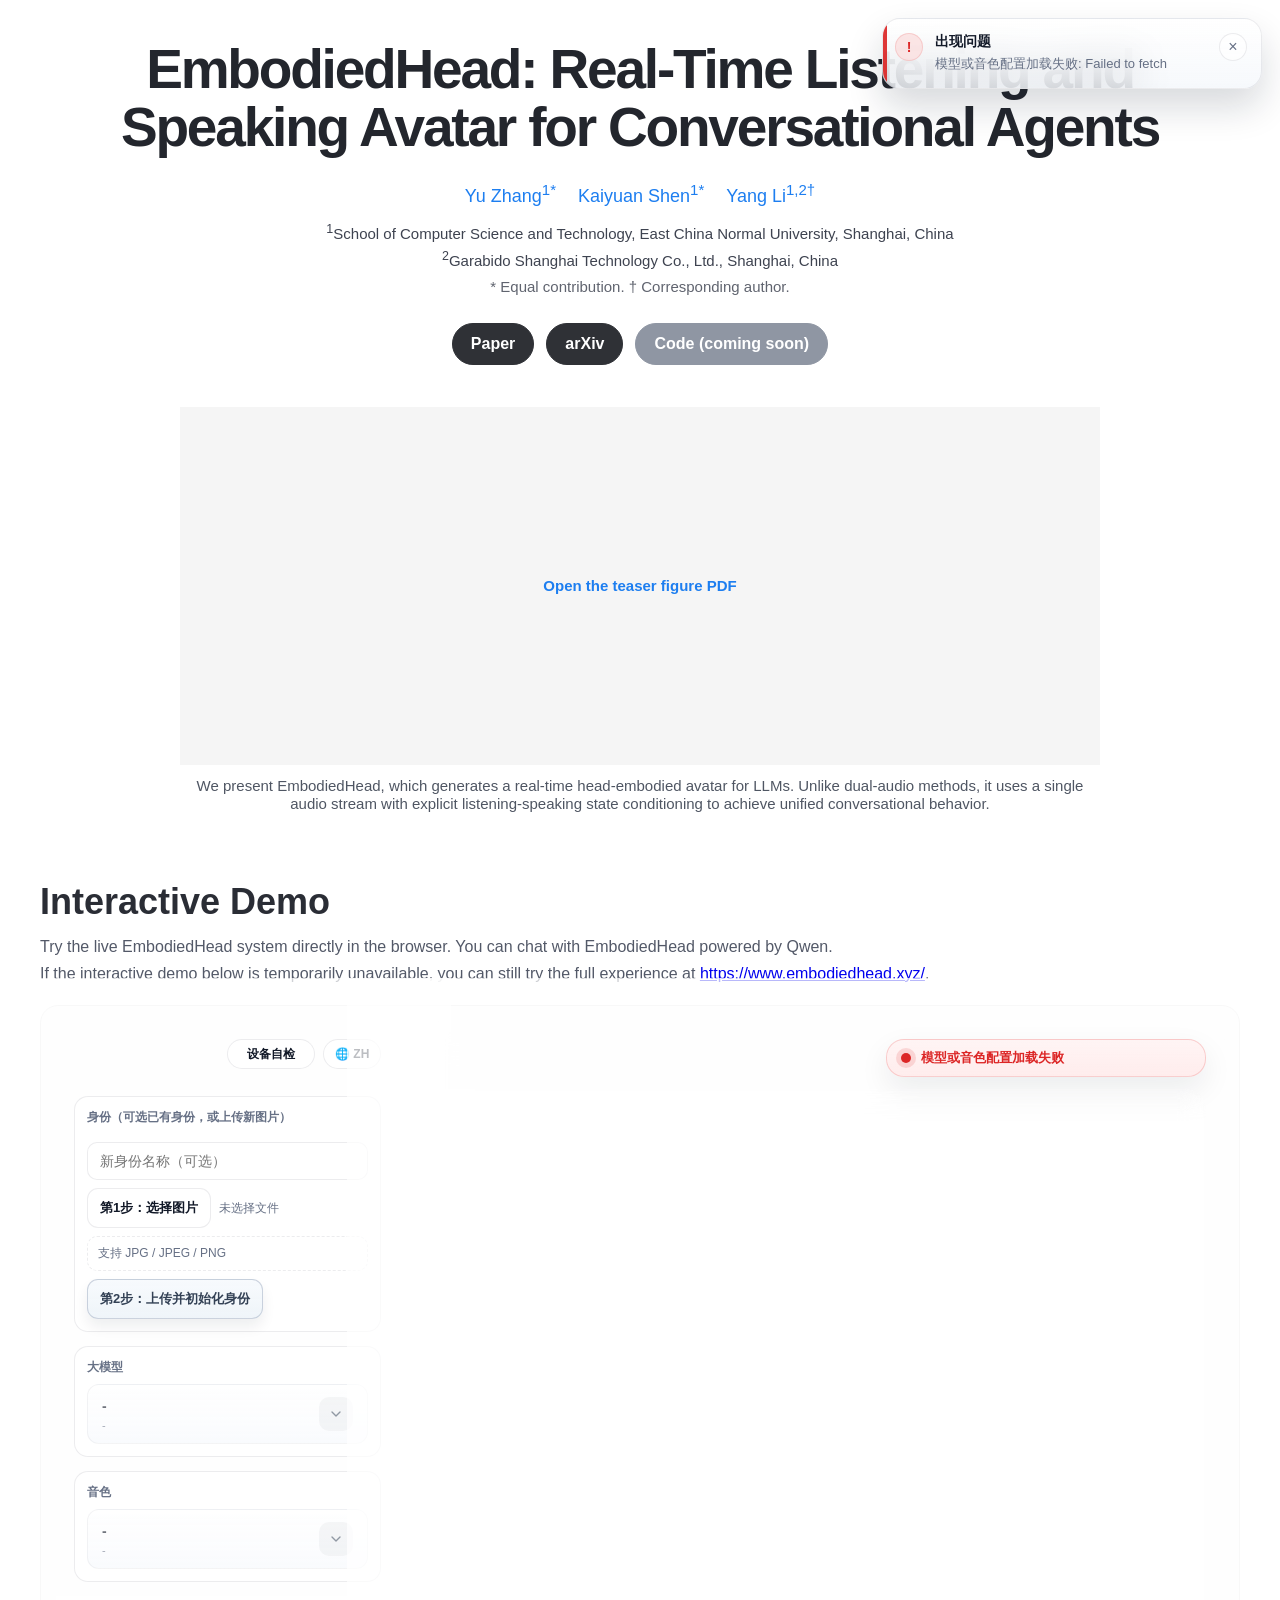
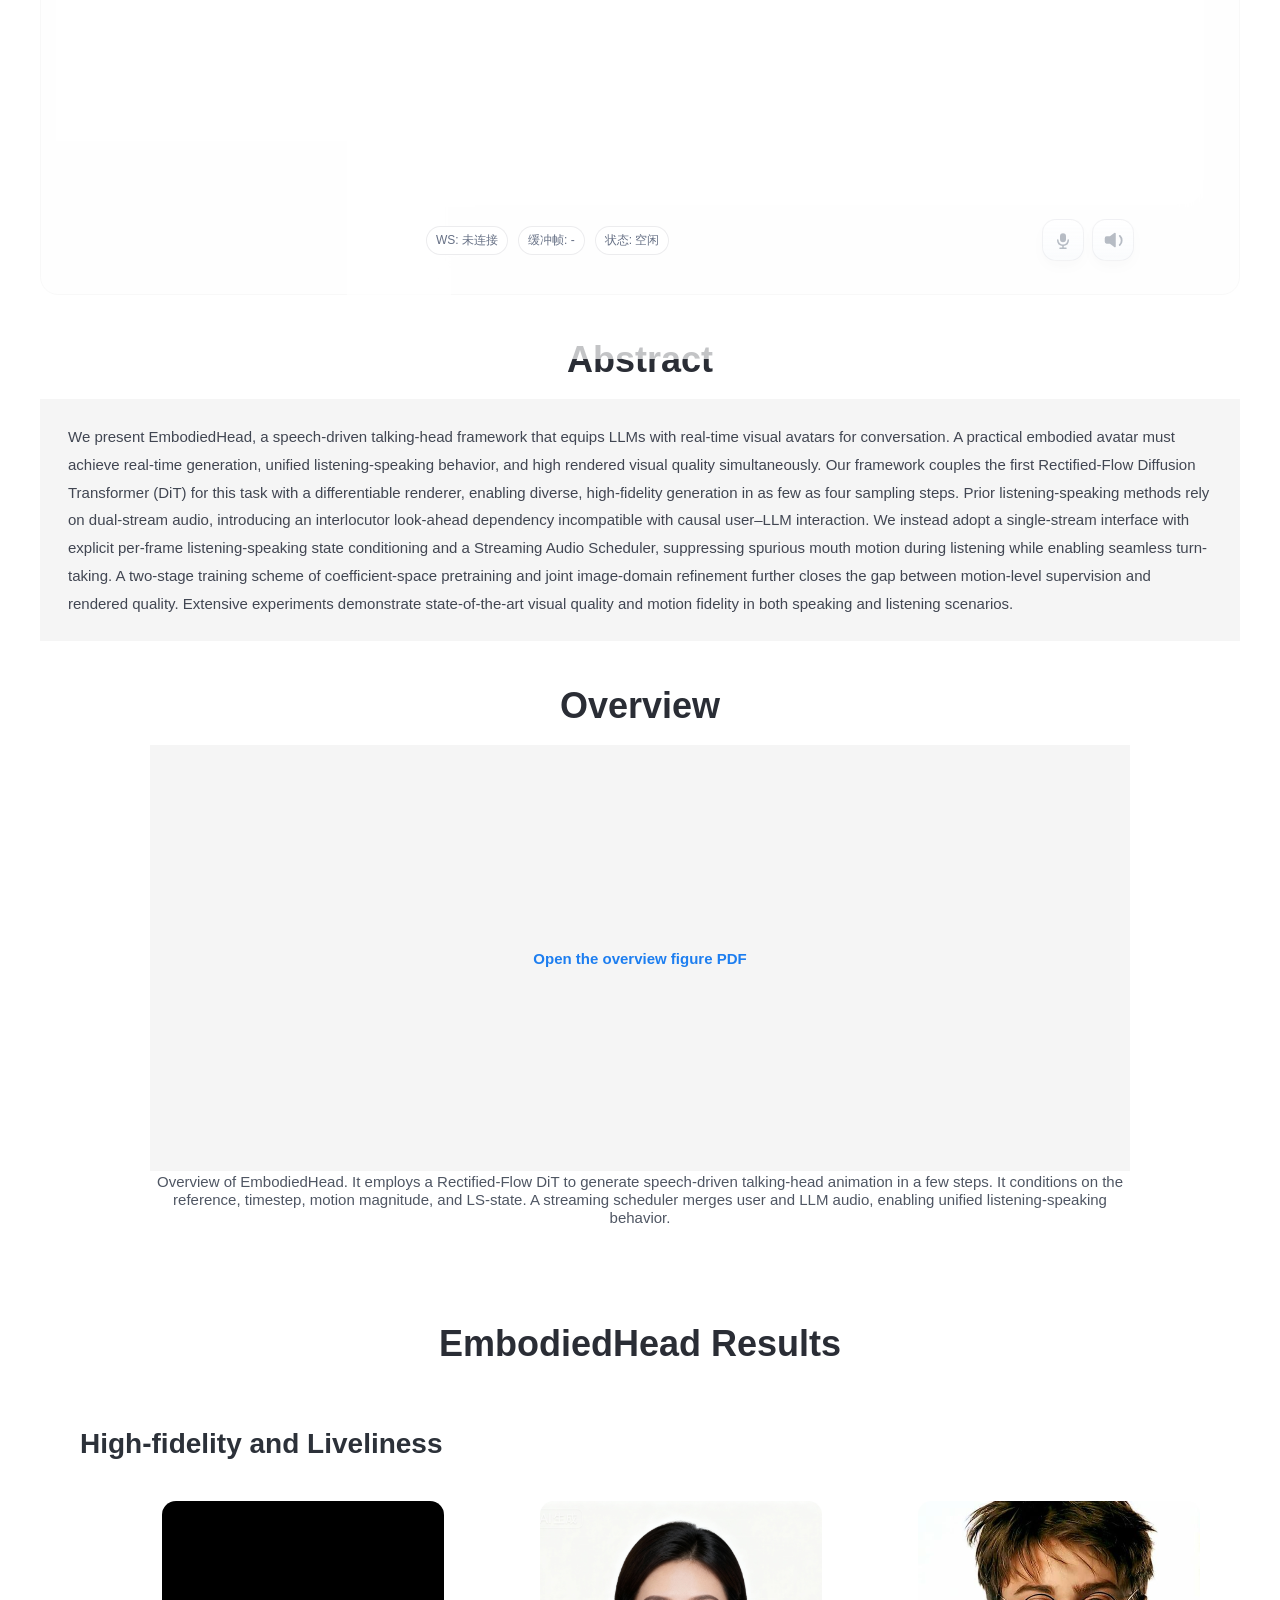
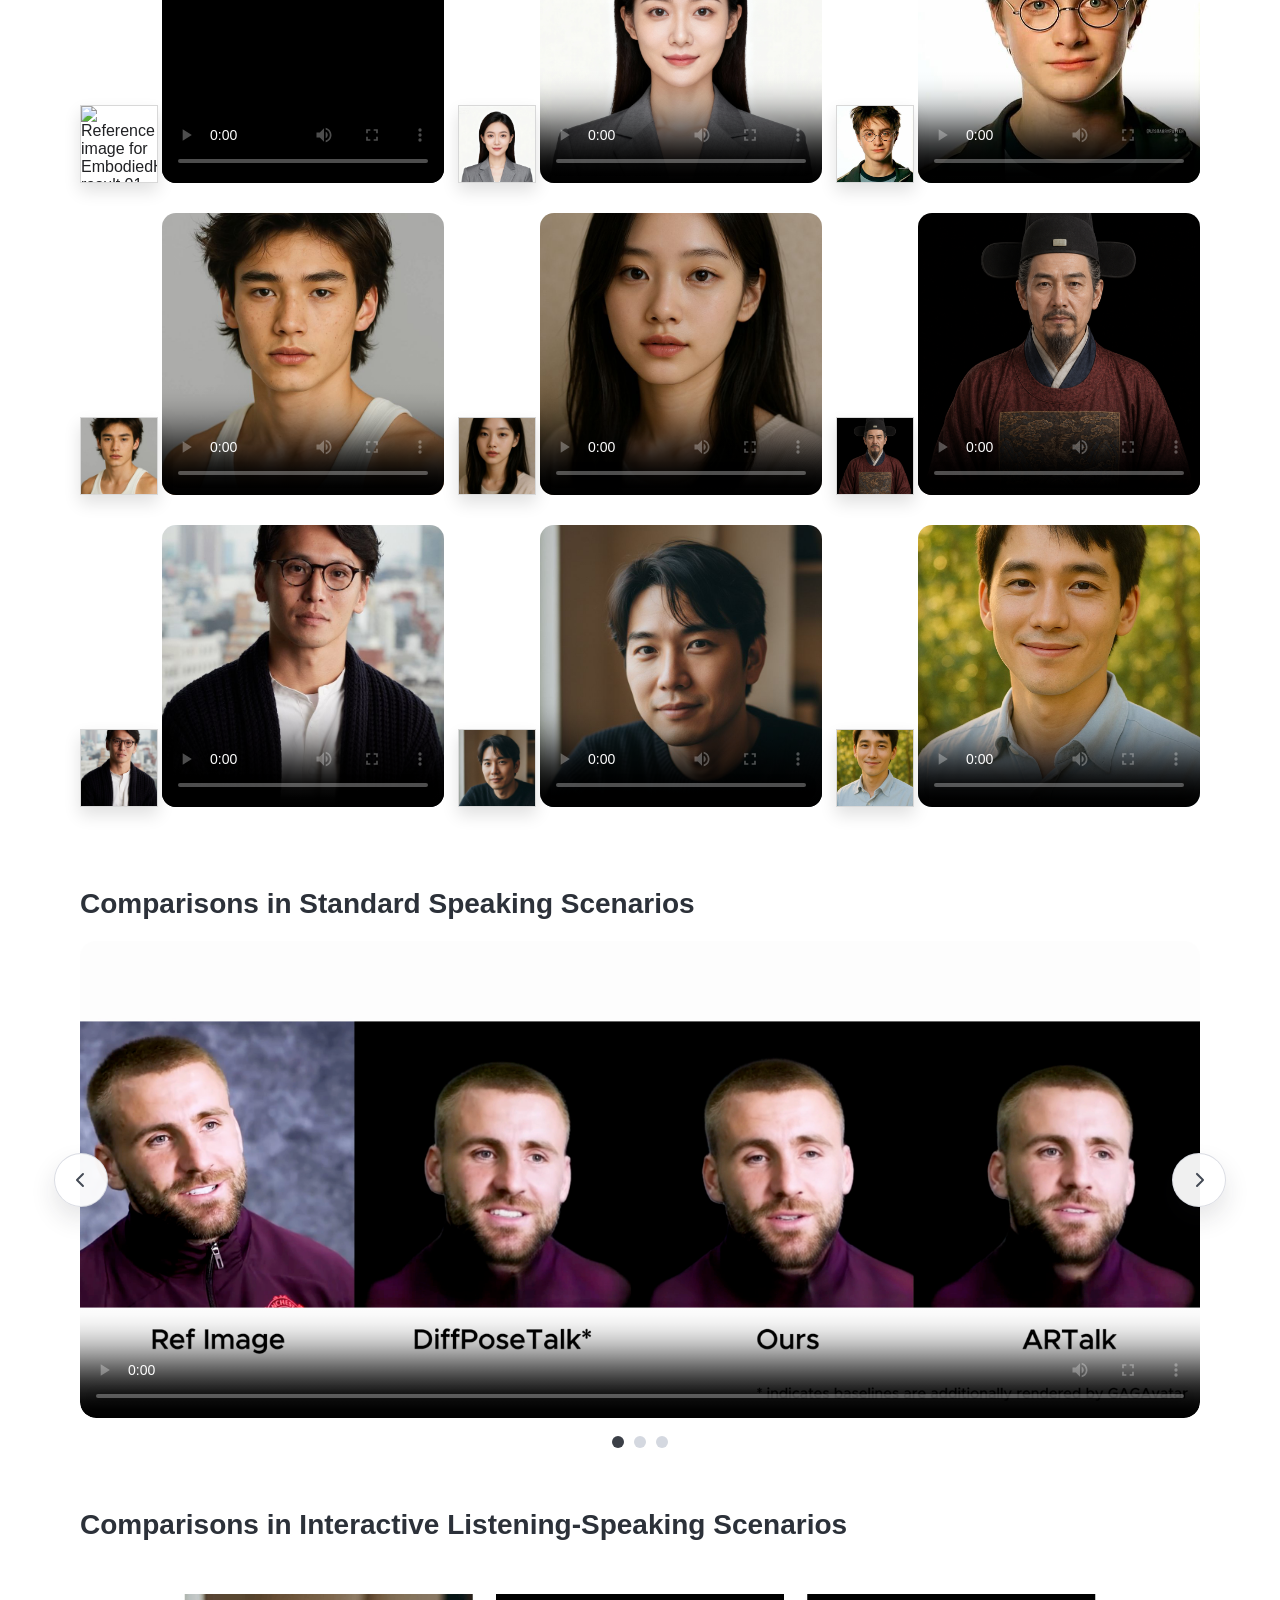
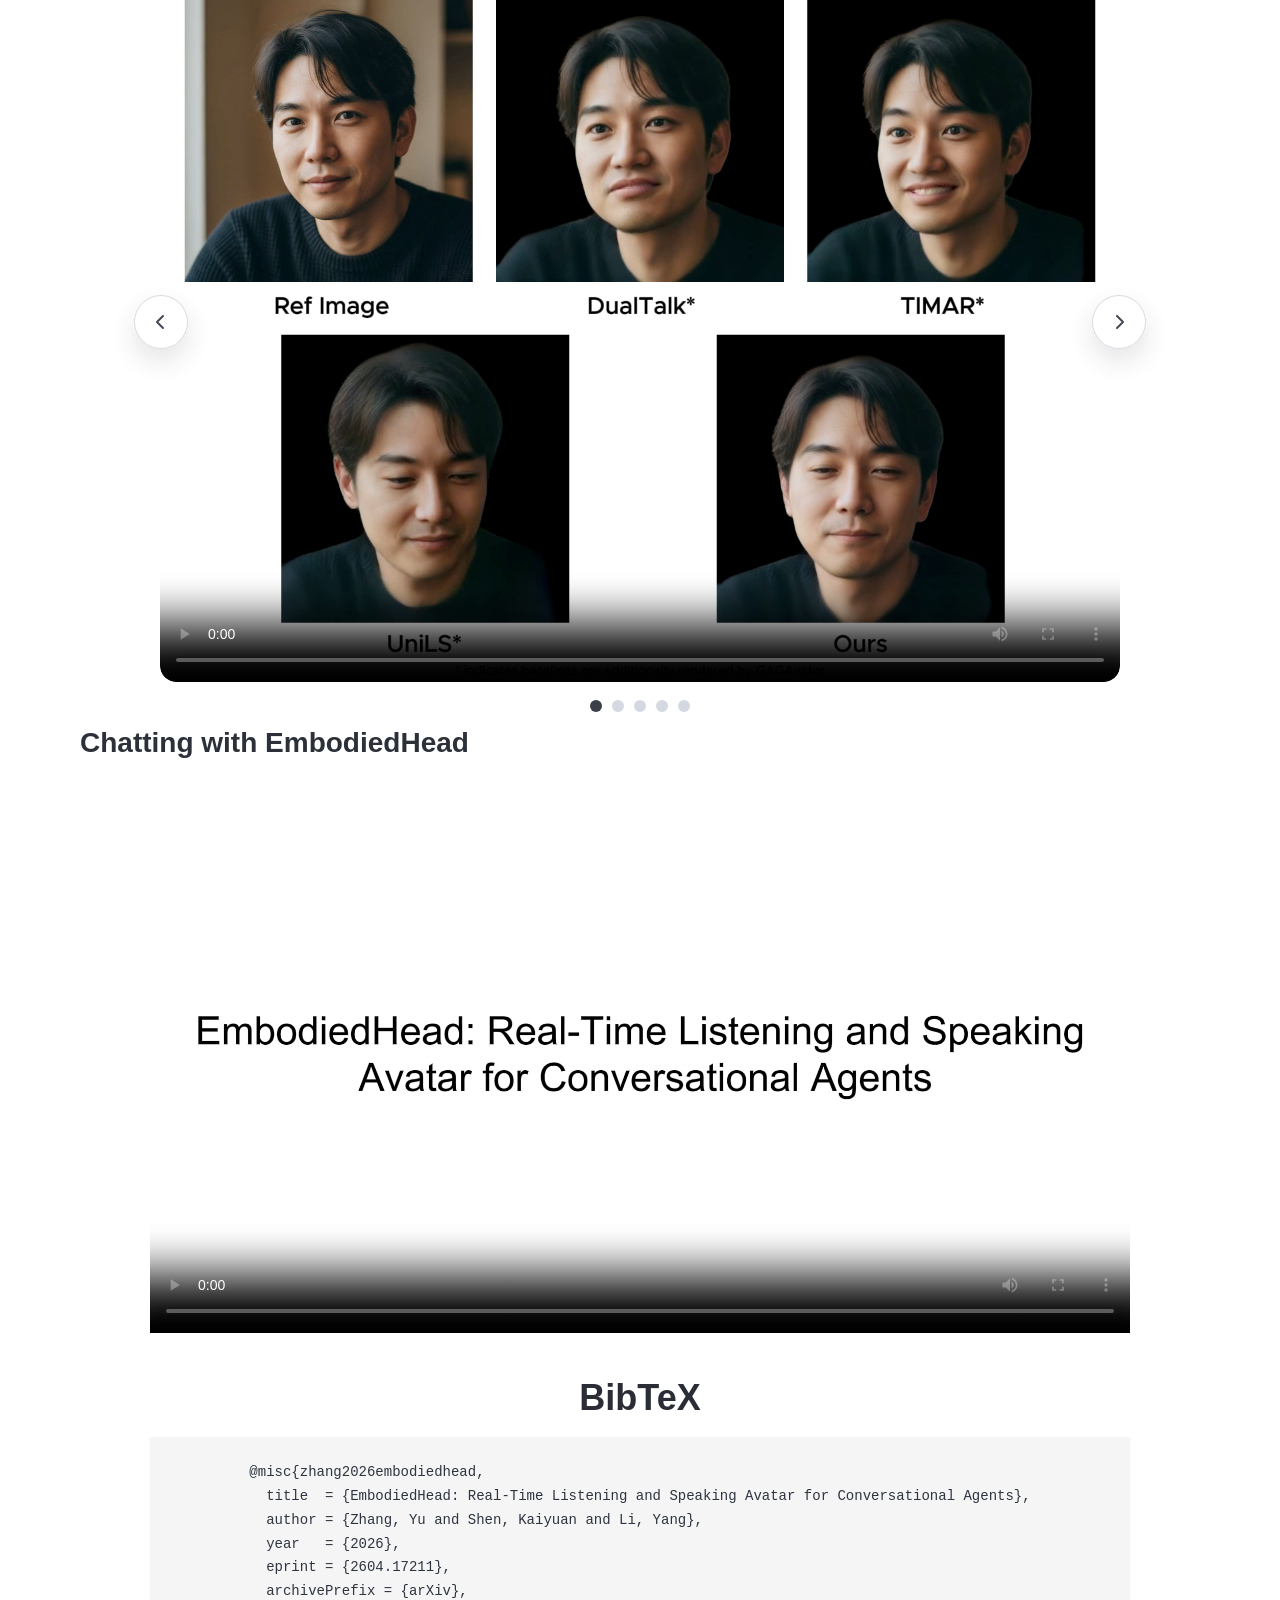
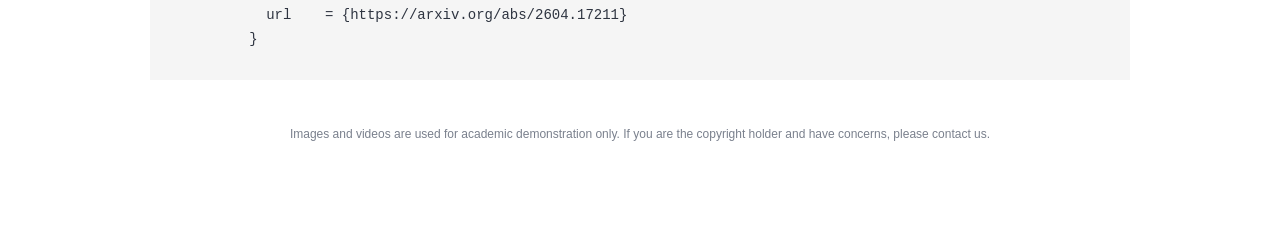
==== commit 66b29db1: "sync GitHub Pages assets" ====
--- a/docs/index.html
+++ b/docs/index.html
@@ -5,7 +5,7 @@
   <meta name="viewport" content="width=device-width, initial-scale=1" />
   <title>EmbodiedHead Project Page</title>
   <link rel="stylesheet" href="static/styles.css?v=20260413-3" />
-  <link rel="stylesheet" href="static/project-page.css?v=20260625-2" />
+  <link rel="stylesheet" href="static/project-page.css?v=20260625-3" />
 </head>
 <body class="project-page">
   <main class="project-page-shell">
@@ -310,13 +310,13 @@
                   </video>
                 </article>
                 <article class="comparison-carousel-slide" aria-hidden="true">
-                  <video class="comparison-carousel-video" controls preload="metadata" playsinline poster="assets/interactive-comparison-poster-02.png?v=20260625-1">
-                    <source src="assets/2-2.mp4?v=20260625-1" type="video/mp4" />
-                  </video>
-                </article>
-                <article class="comparison-carousel-slide" aria-hidden="true">
-                  <video class="comparison-carousel-video" controls preload="metadata" playsinline poster="assets/interactive-comparison-poster-03.png?v=20260625-1">
-                    <source src="assets/3-3.mp4?v=20260625-1" type="video/mp4" />
+                  <video class="comparison-carousel-video" controls preload="metadata" playsinline poster="assets/interactive-comparison-poster-02.png?v=20260625-2">
+                    <source src="assets/2-2.mp4?v=20260625-2" type="video/mp4" />
+                  </video>
+                </article>
+                <article class="comparison-carousel-slide" aria-hidden="true">
+                  <video class="comparison-carousel-video" controls preload="metadata" playsinline poster="assets/interactive-comparison-poster-03.png?v=20260625-2">
+                    <source src="assets/3-3.mp4?v=20260625-2" type="video/mp4" />
                   </video>
                 </article>
                 <article class="comparison-carousel-slide" aria-hidden="true">
@@ -369,6 +369,9 @@
 }</code></pre>
       </div>
     </section>
+    <footer class="project-footer">
+      <small>Images and videos are used for academic demonstration only. If you are the copyright holder and have concerns, please contact us.</small>
+    </footer>
   </main>
 
   <div id="toastViewport" class="toast-viewport" aria-live="polite" aria-atomic="false"></div>
--- a/docs/static/project-page.css
+++ b/docs/static/project-page.css
@@ -19,6 +19,46 @@
   width: min(1200px, calc(100% - 40px));
   margin: 0 auto;
   padding: 32px 0 96px;
+}
+
+.project-page video:fullscreen {
+  width: 100vw !important;
+  height: 100vh !important;
+  aspect-ratio: auto !important;
+  object-fit: contain !important;
+  border-radius: 0 !important;
+  background: #000 !important;
+}
+
+.project-page video:-webkit-full-screen {
+  width: 100vw !important;
+  height: 100vh !important;
+  aspect-ratio: auto !important;
+  object-fit: contain !important;
+  border-radius: 0 !important;
+  background: #000 !important;
+}
+
+.project-page video:-moz-full-screen {
+  width: 100vw !important;
+  height: 100vh !important;
+  aspect-ratio: auto !important;
+  object-fit: contain !important;
+  border-radius: 0 !important;
+  background: #000 !important;
+}
+
+.project-page video:-ms-fullscreen {
+  width: 100vw !important;
+  height: 100vh !important;
+  aspect-ratio: auto !important;
+  object-fit: contain !important;
+  border-radius: 0 !important;
+  background: #000 !important;
+}
+
+.project-page video:fullscreen::backdrop {
+  background: #000;
 }
 
 .project-hero {
@@ -249,6 +289,19 @@
   font-size: 14px;
   line-height: 1.7;
   color: #2e3440;
+}
+
+.project-footer {
+  margin-top: 44px;
+  text-align: center;
+}
+
+.project-footer small {
+  display: inline-block;
+  max-width: 980px;
+  font-size: 12px;
+  line-height: 1.6;
+  color: #7a808d;
 }
 
 .project-demo-section .demo-showcase {
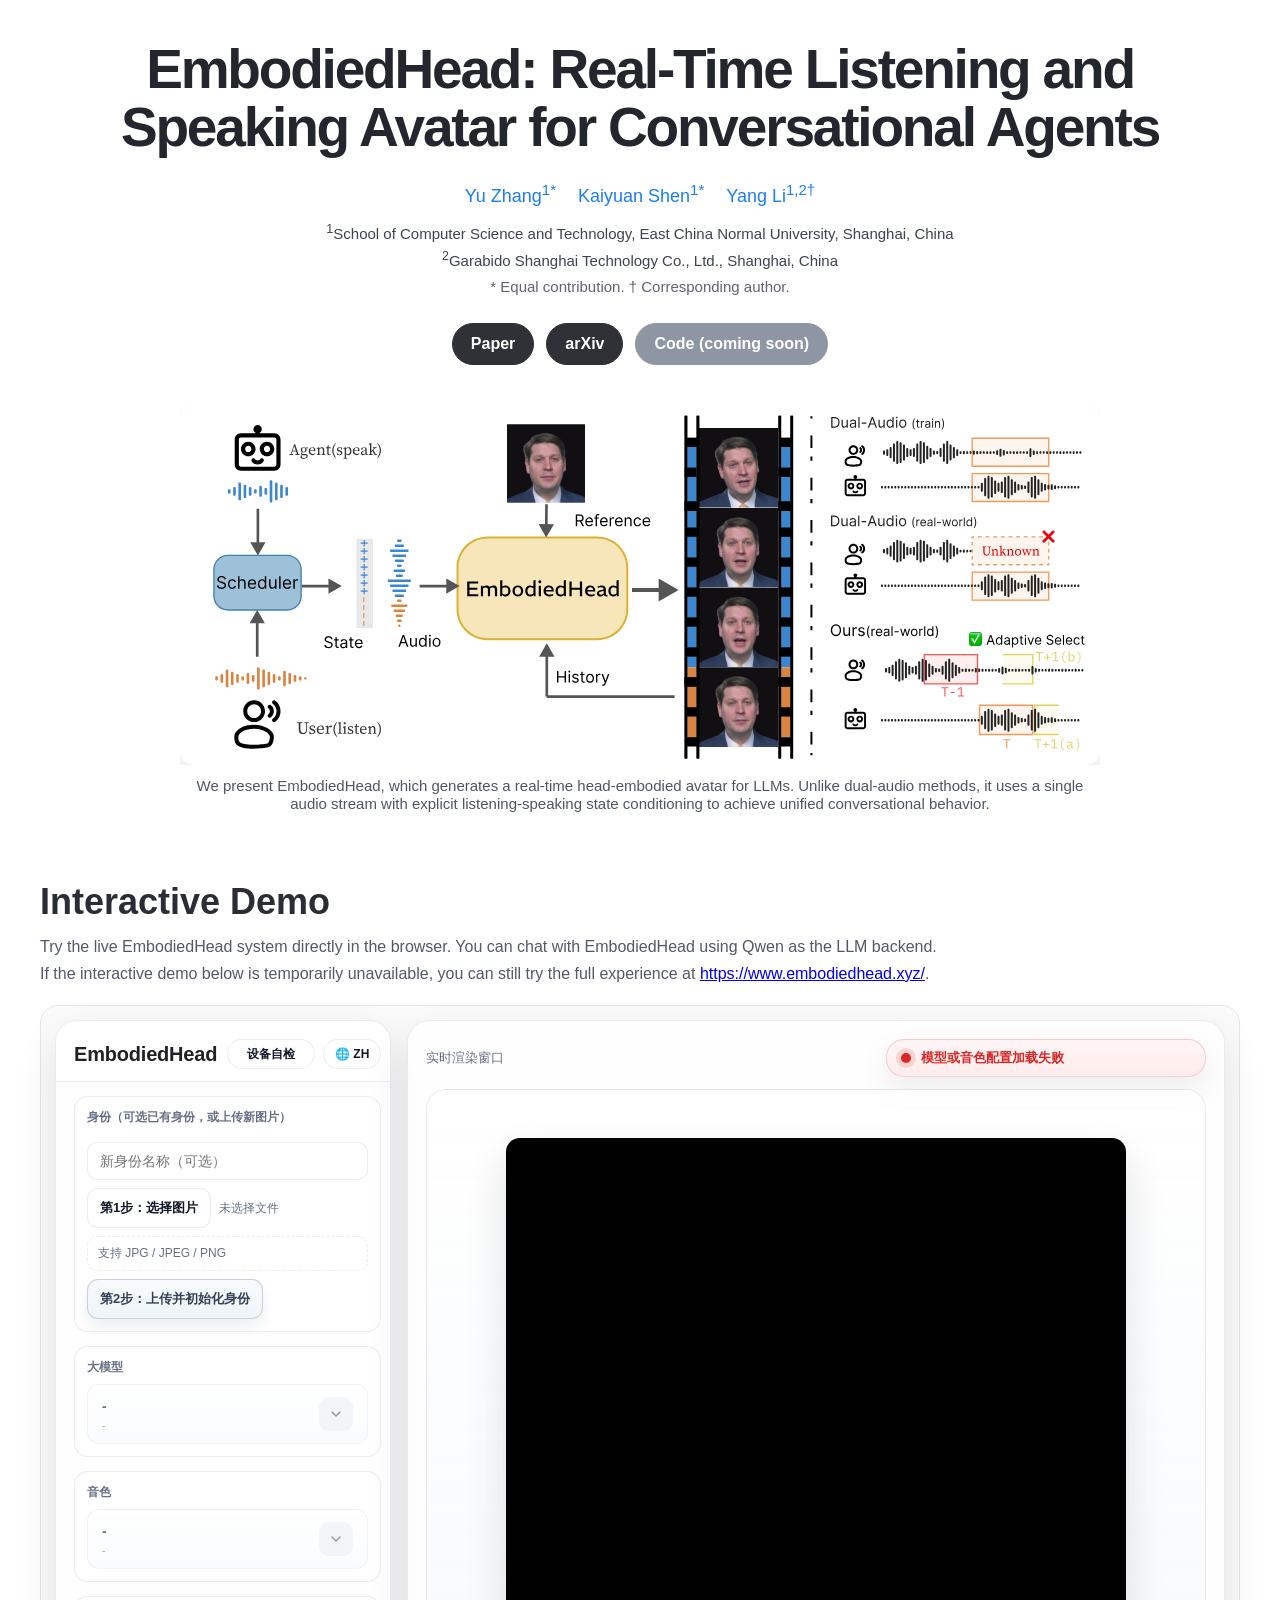
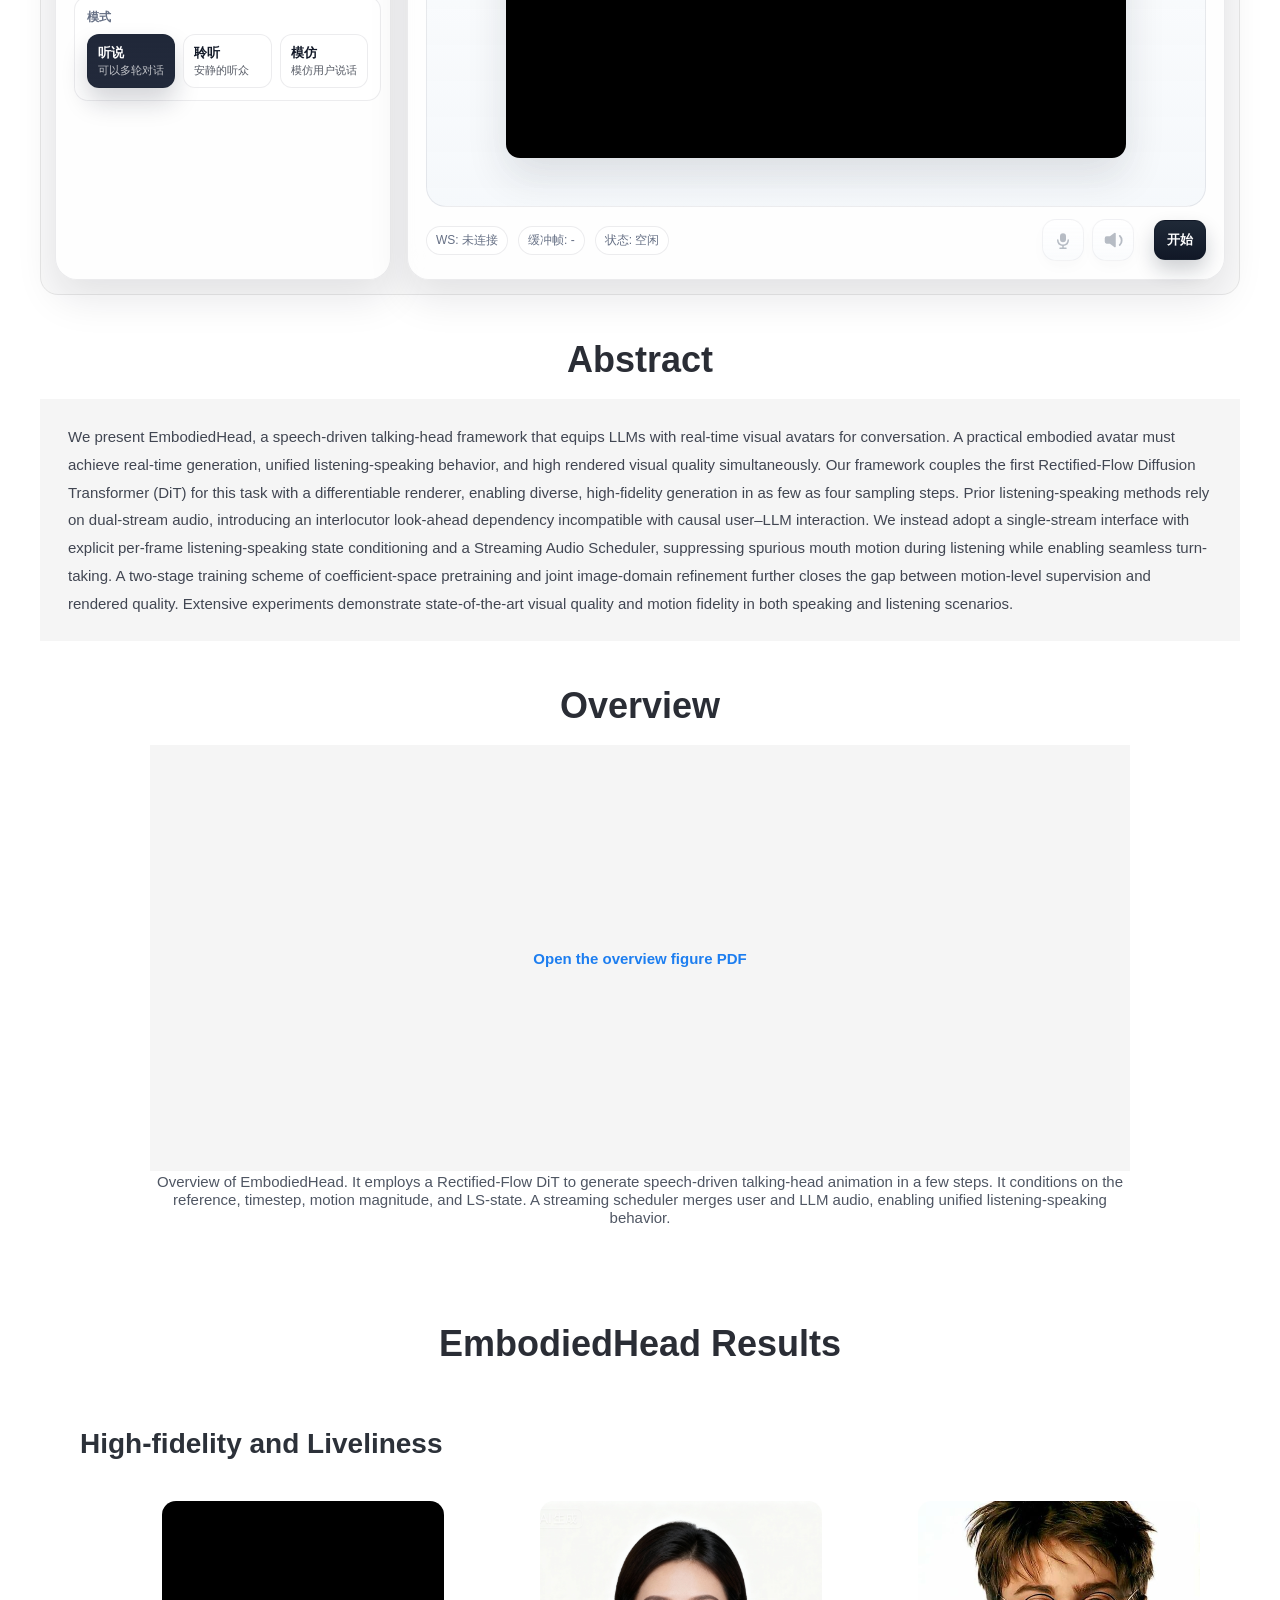
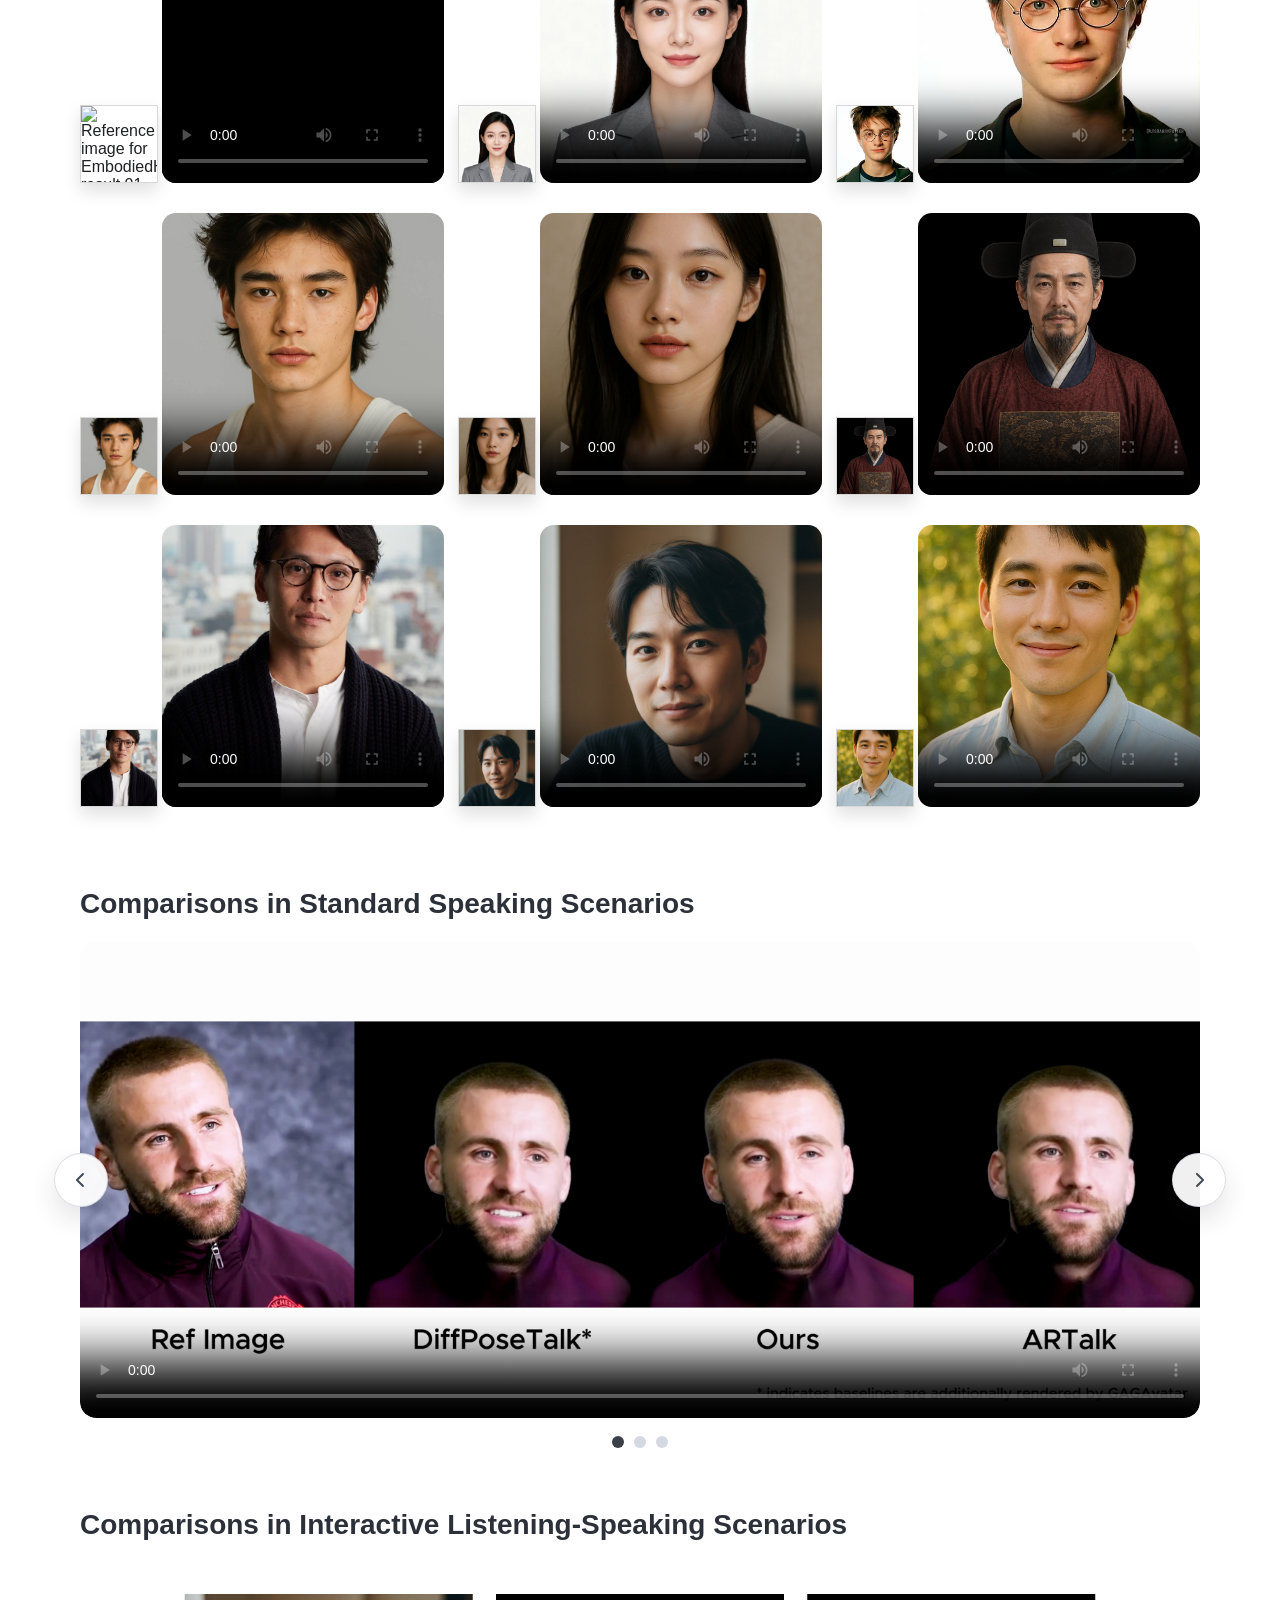
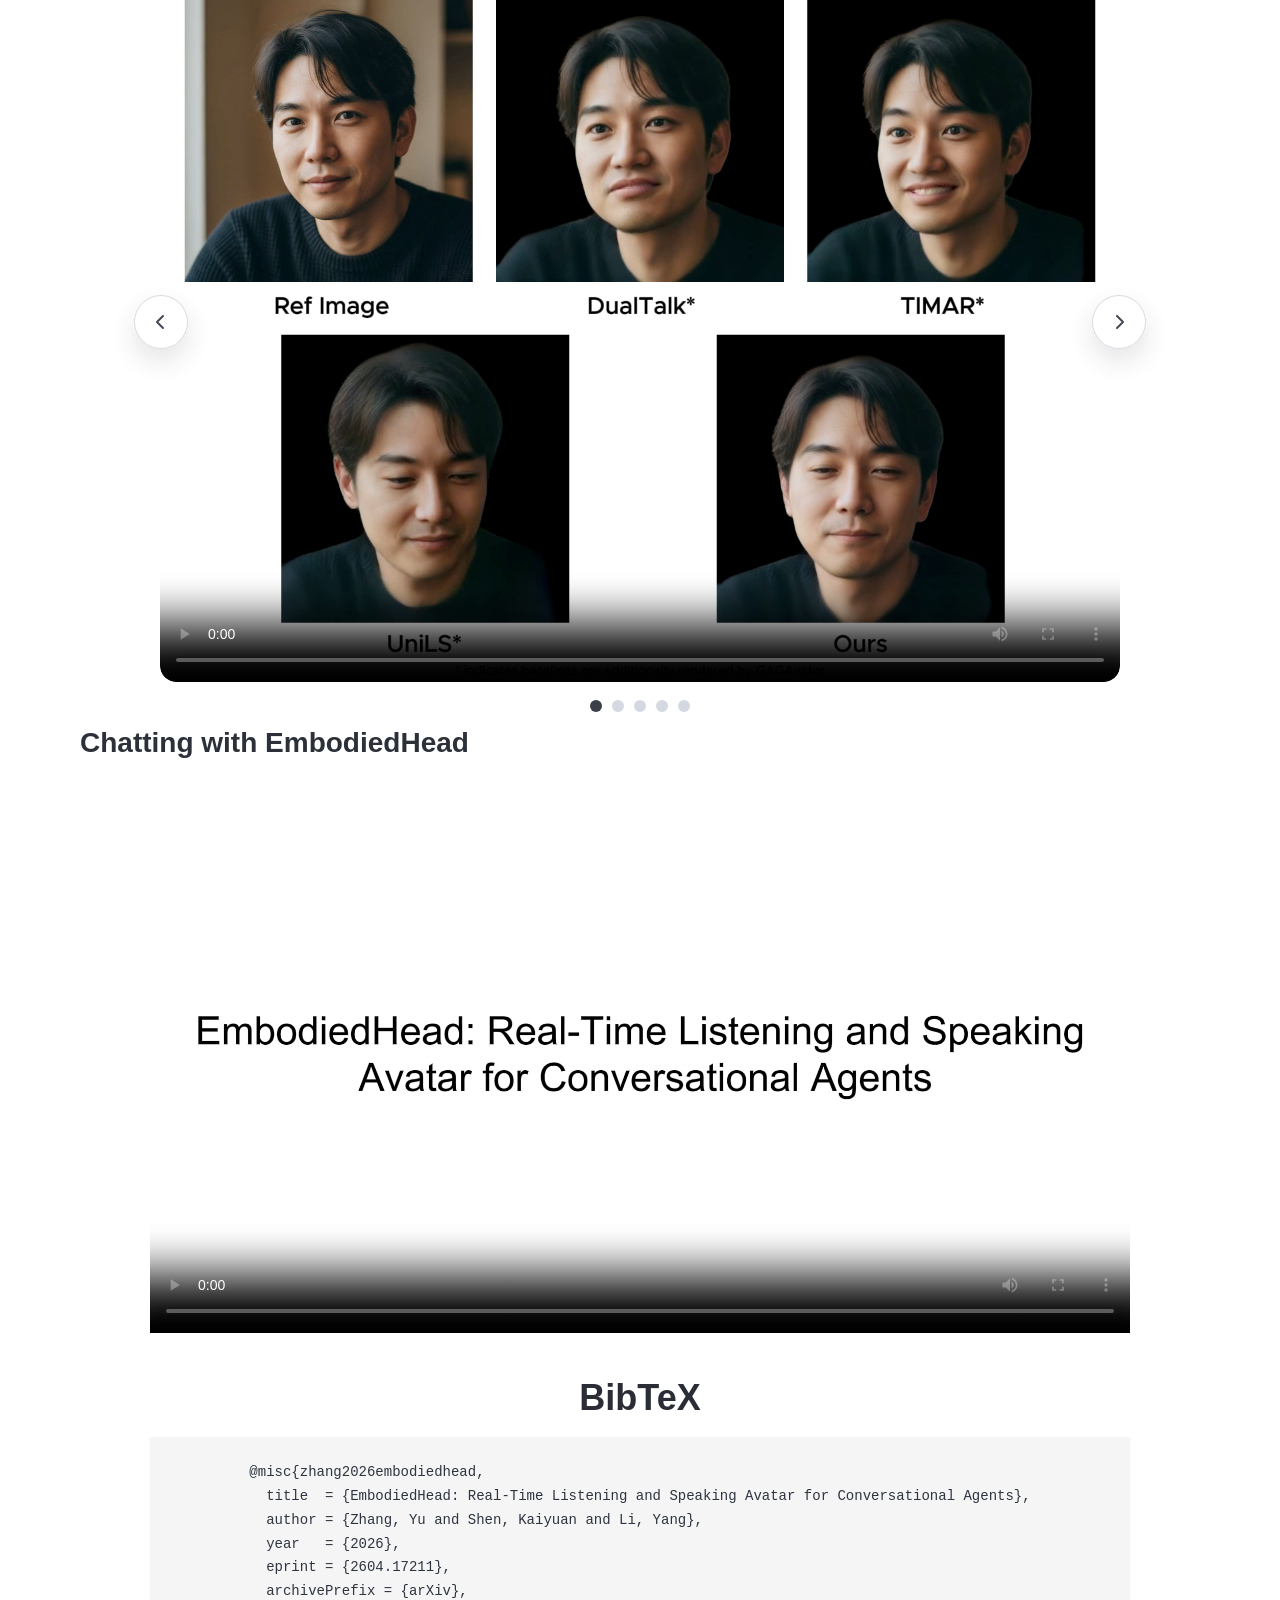
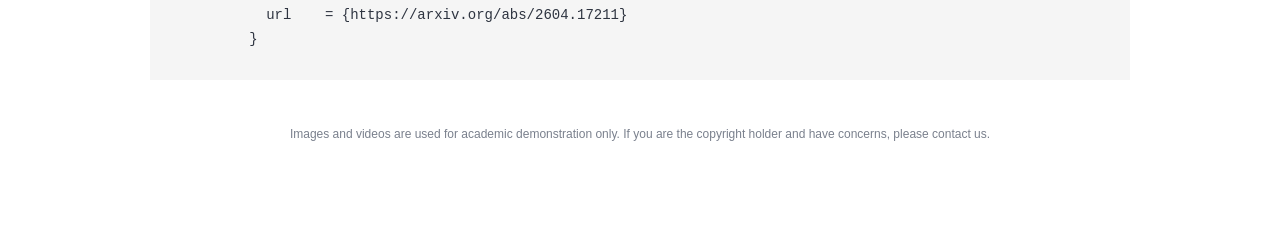
==== commit 8cac2e1c: "sync GitHub Pages assets" ====
--- a/docs/index.html
+++ b/docs/index.html
@@ -40,7 +40,7 @@
     <section id="interactive-demo" class="project-section project-demo-section">
       <div class="section-heading">
         <h2>Interactive Demo</h2>
-        <p>Try the live EmbodiedHead system directly in the browser. You can chat with EmbodiedHead powered by Qwen.</p>
+        <p>Try the live EmbodiedHead system directly in the browser. You can chat with EmbodiedHead using Qwen as the LLM backend.</p>
         <p>If the interactive demo below is temporarily unavailable, you can still try the full experience at <a href="https://www.embodiedhead.xyz/" target="_blank" rel="noreferrer">https://www.embodiedhead.xyz/</a>.</p>
       </div>
       <div class="demo-showcase">
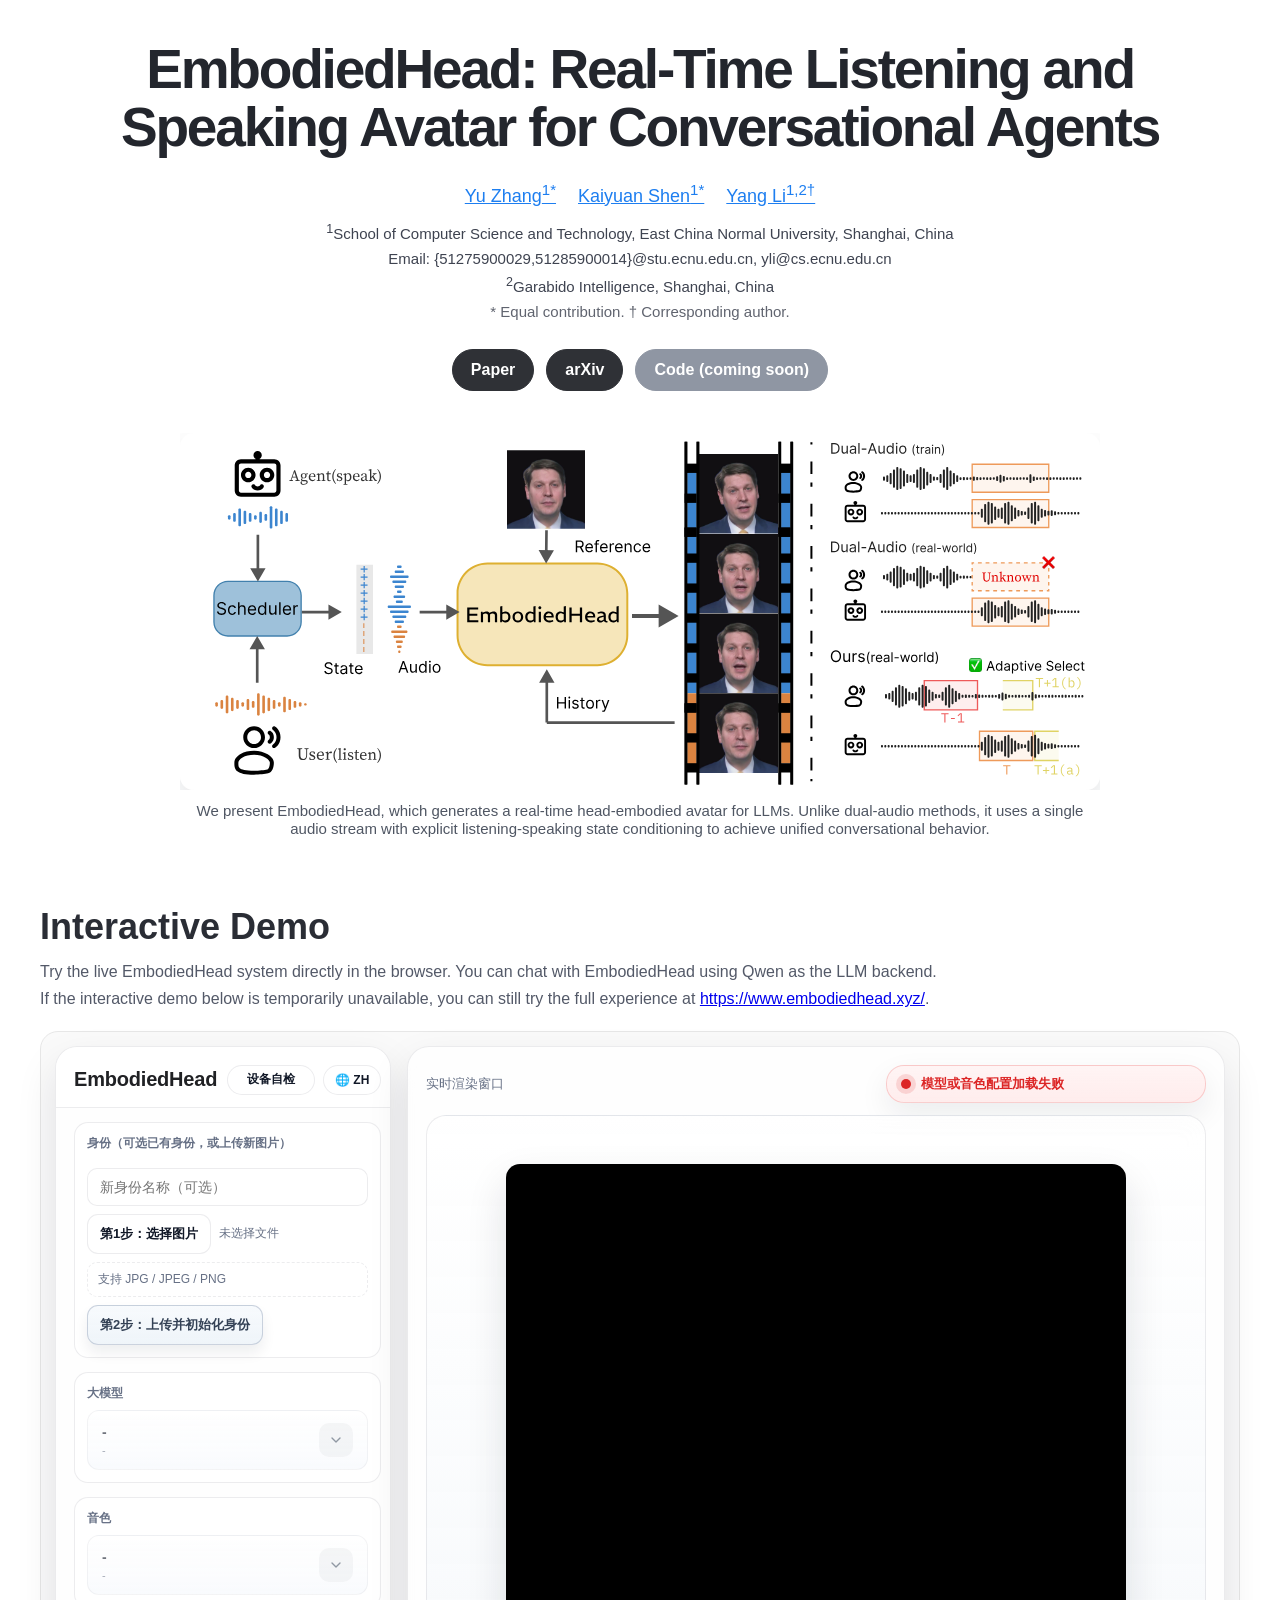
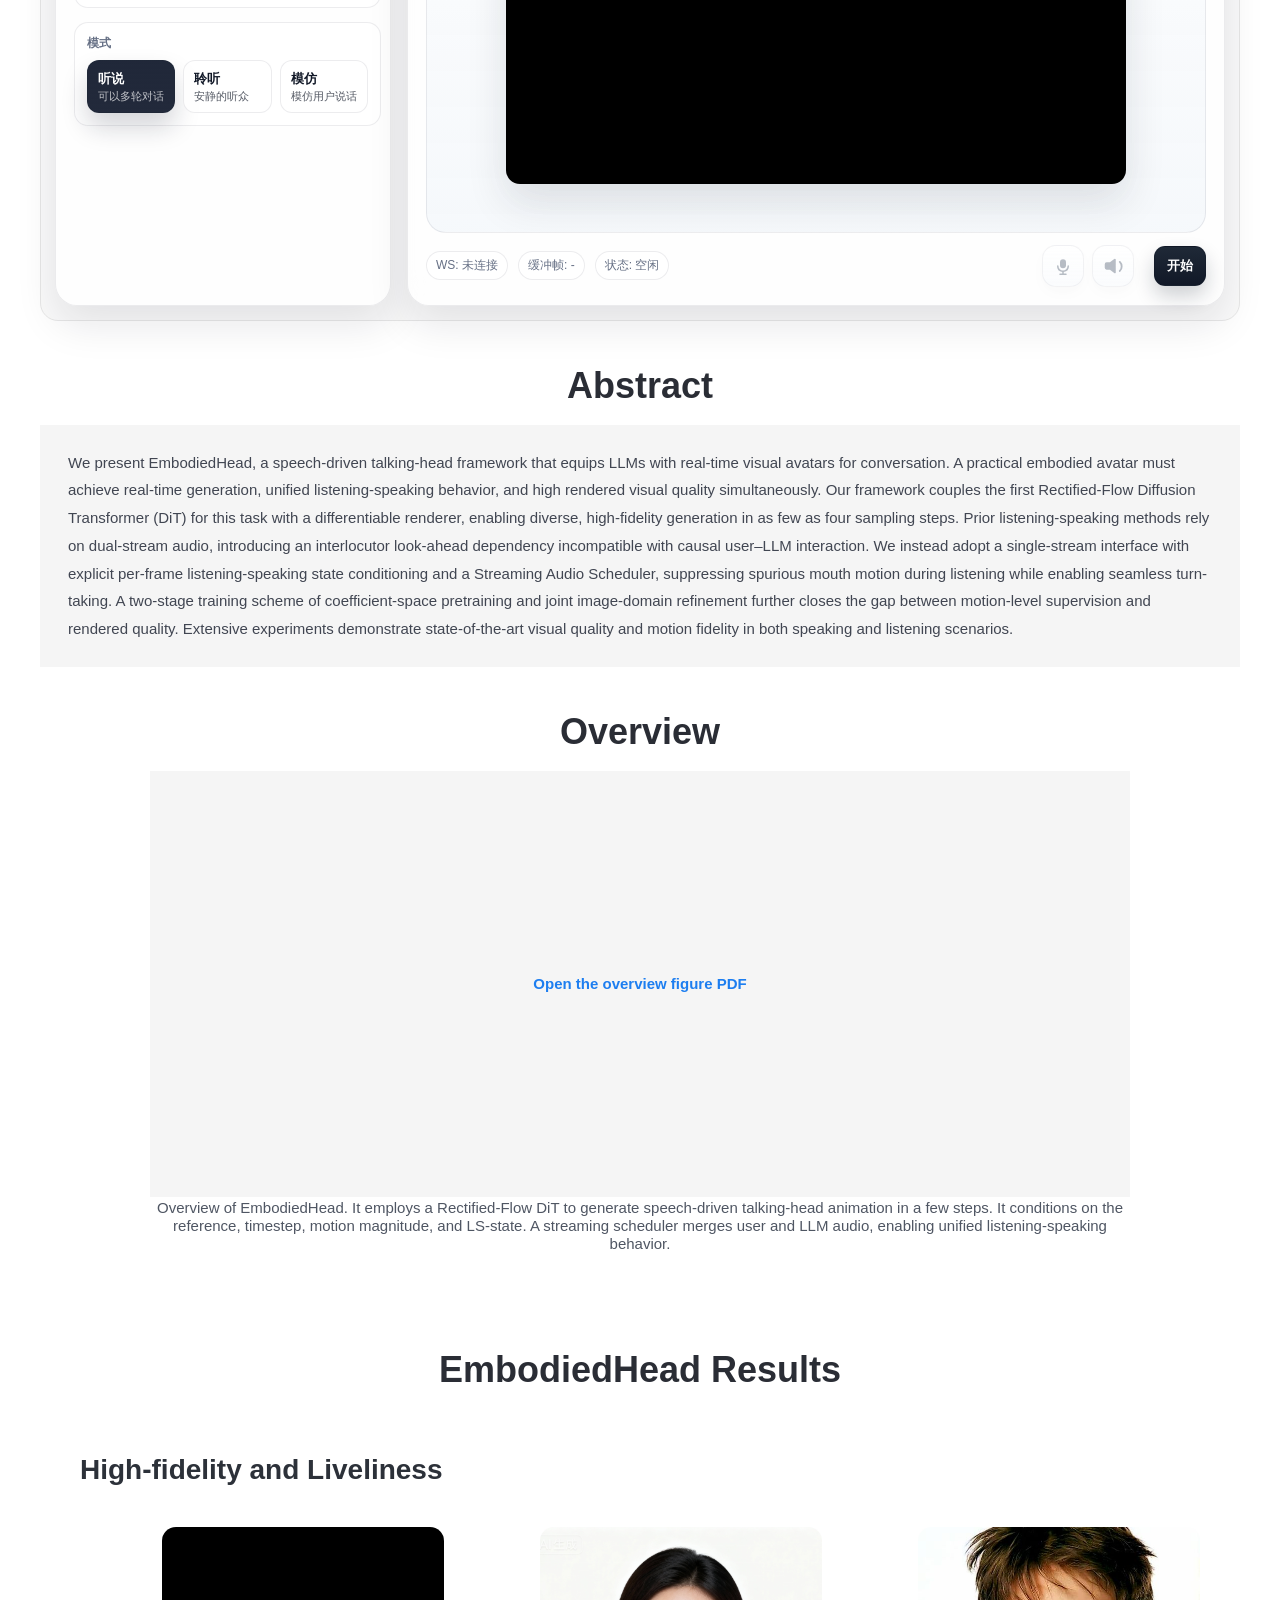
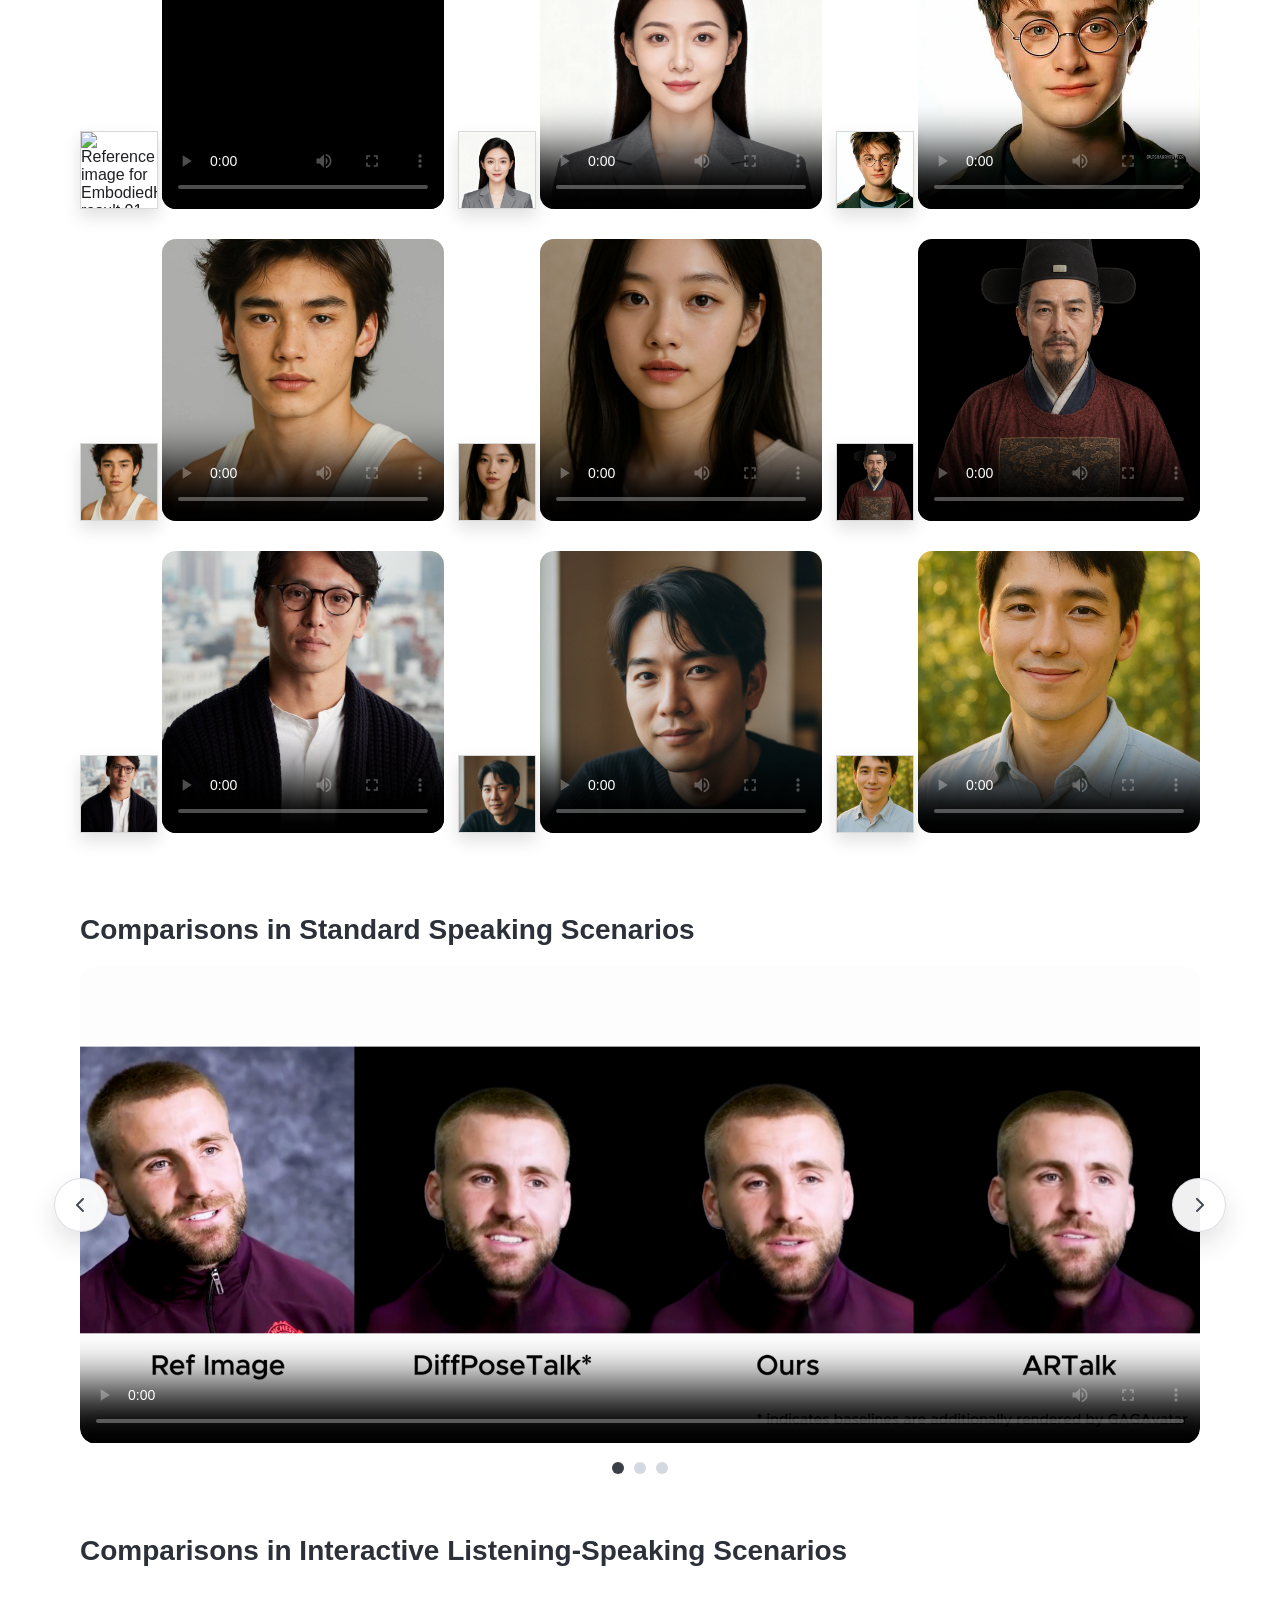
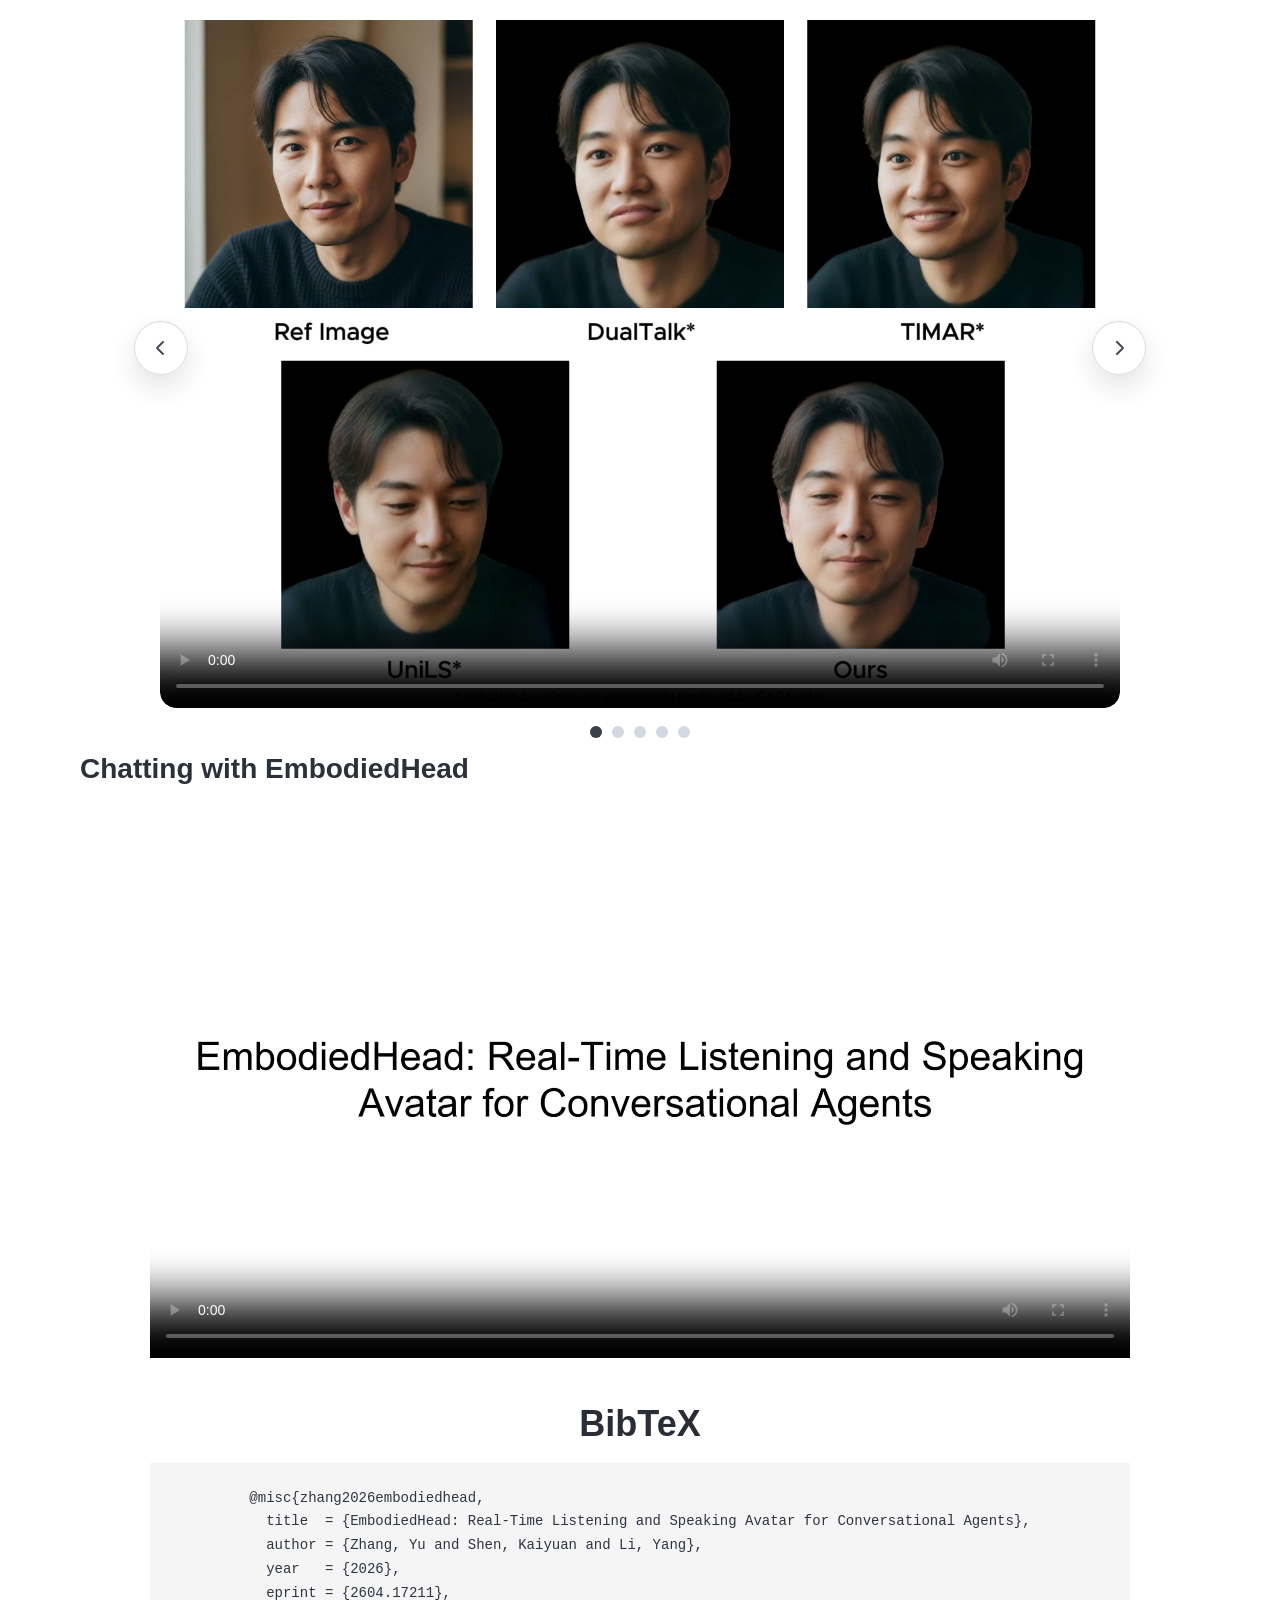
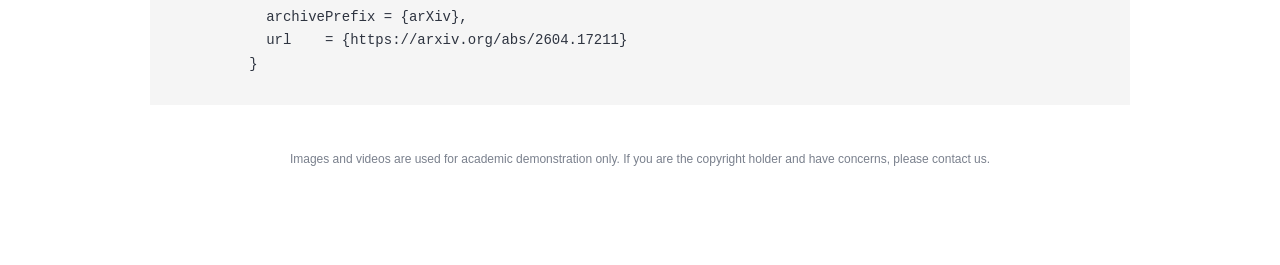
==== commit 8e988bad: "update project page authors" ====
--- a/docs/index.html
+++ b/docs/index.html
@@ -12,13 +12,14 @@
     <header class="project-hero">
       <h1 class="project-title">EmbodiedHead: Real-Time Listening and Speaking Avatar for Conversational Agents</h1>
       <div class="project-authors">
-        <span class="author-name">Yu Zhang<sup>1*</sup></span>
-        <span class="author-name">Kaiyuan Shen<sup>1*</sup></span>
-        <span class="author-name">Yang Li<sup>1,2†</sup></span>
+        <a class="author-name" href="https://orcid.org/0009-0000-1833-3012" target="_blank" rel="noreferrer">Yu Zhang<sup>1*</sup></a>
+        <a class="author-name" href="https://orcid.org/0009-0006-6747-1255" target="_blank" rel="noreferrer">Kaiyuan Shen<sup>1*</sup></a>
+        <a class="author-name" href="https://orcid.org/0000-0001-9427-7665" target="_blank" rel="noreferrer">Yang Li<sup>1,2†</sup></a>
       </div>
       <div class="project-affiliation">
         <div><sup>1</sup>School of Computer Science and Technology, East China Normal University, Shanghai, China</div>
-        <div><sup>2</sup>Garabido Shanghai Technology Co., Ltd., Shanghai, China</div>
+        <div>Email: {51275900029,51285900014}@stu.ecnu.edu.cn, yli@cs.ecnu.edu.cn</div>
+        <div><sup>2</sup>Garabido Intelligence, Shanghai, China</div>
         <div class="project-notes">* Equal contribution. † Corresponding author.</div>
       </div>
       <div class="project-links">
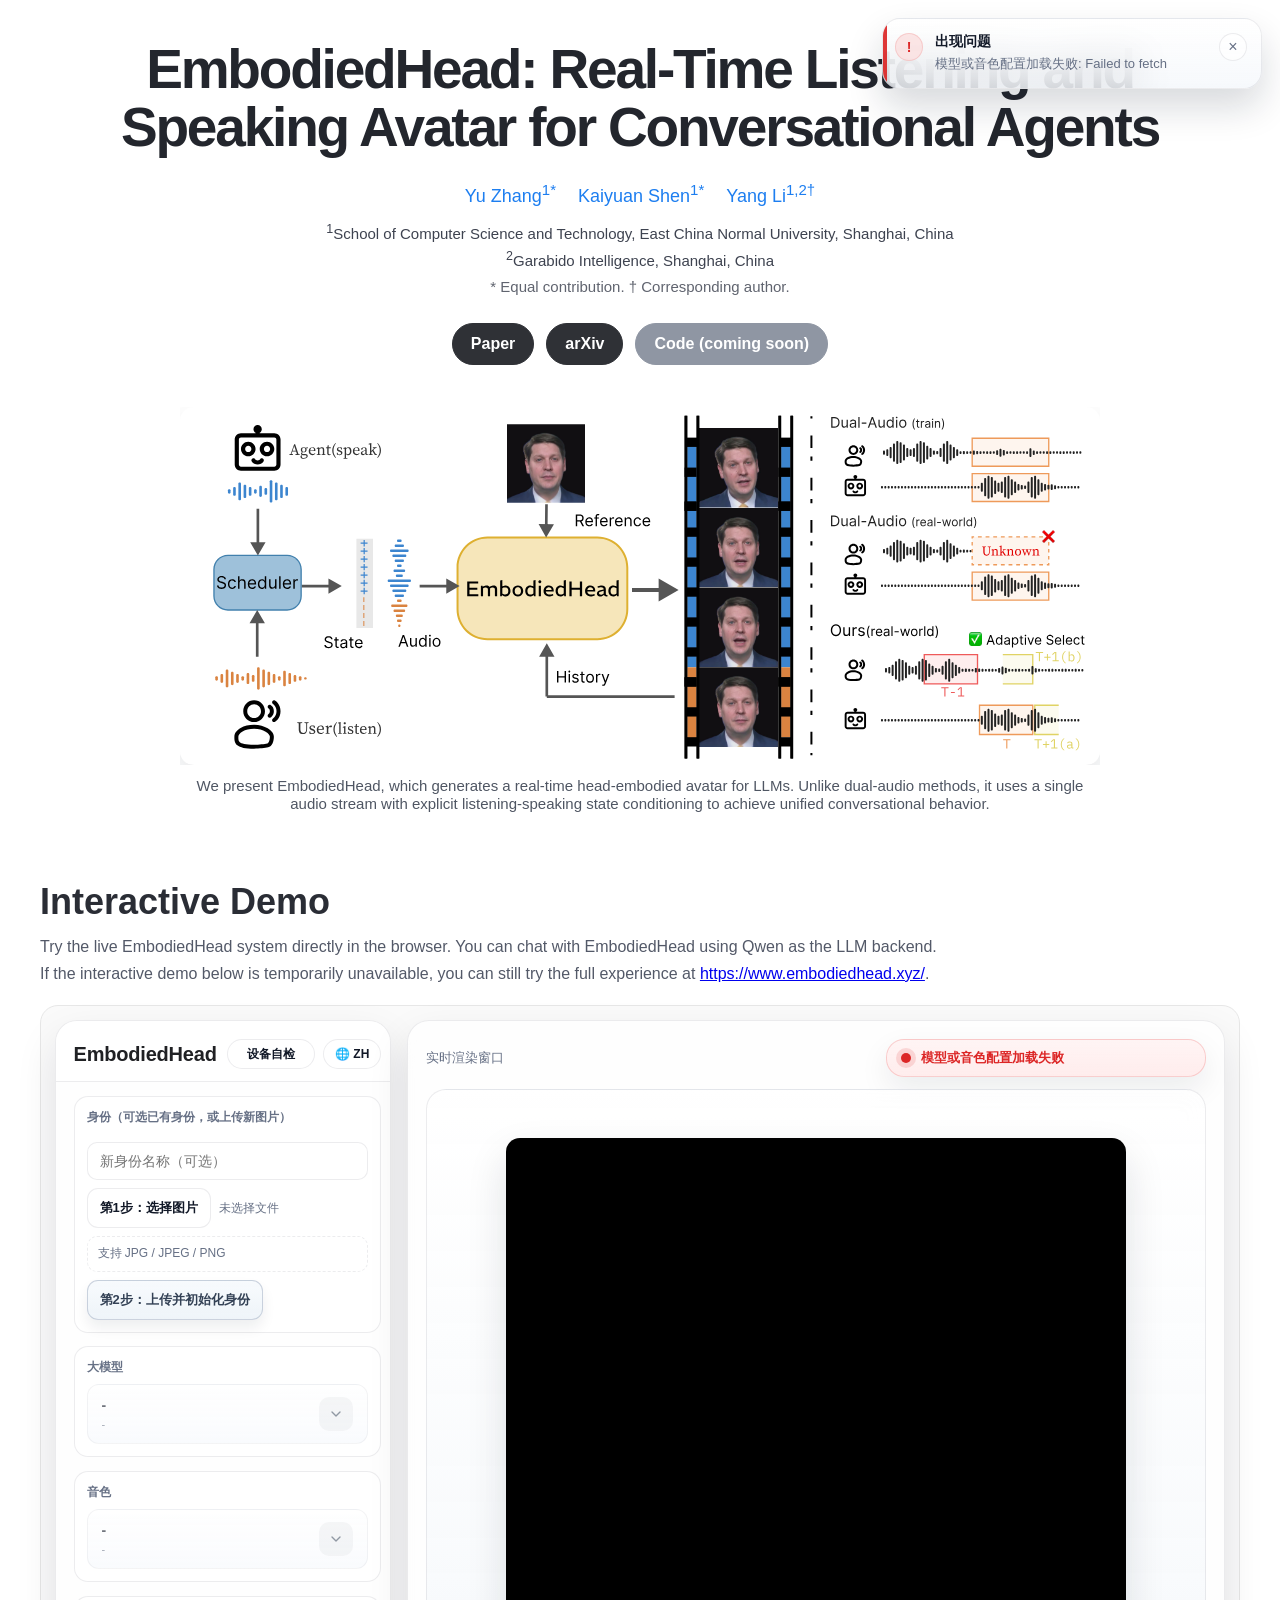
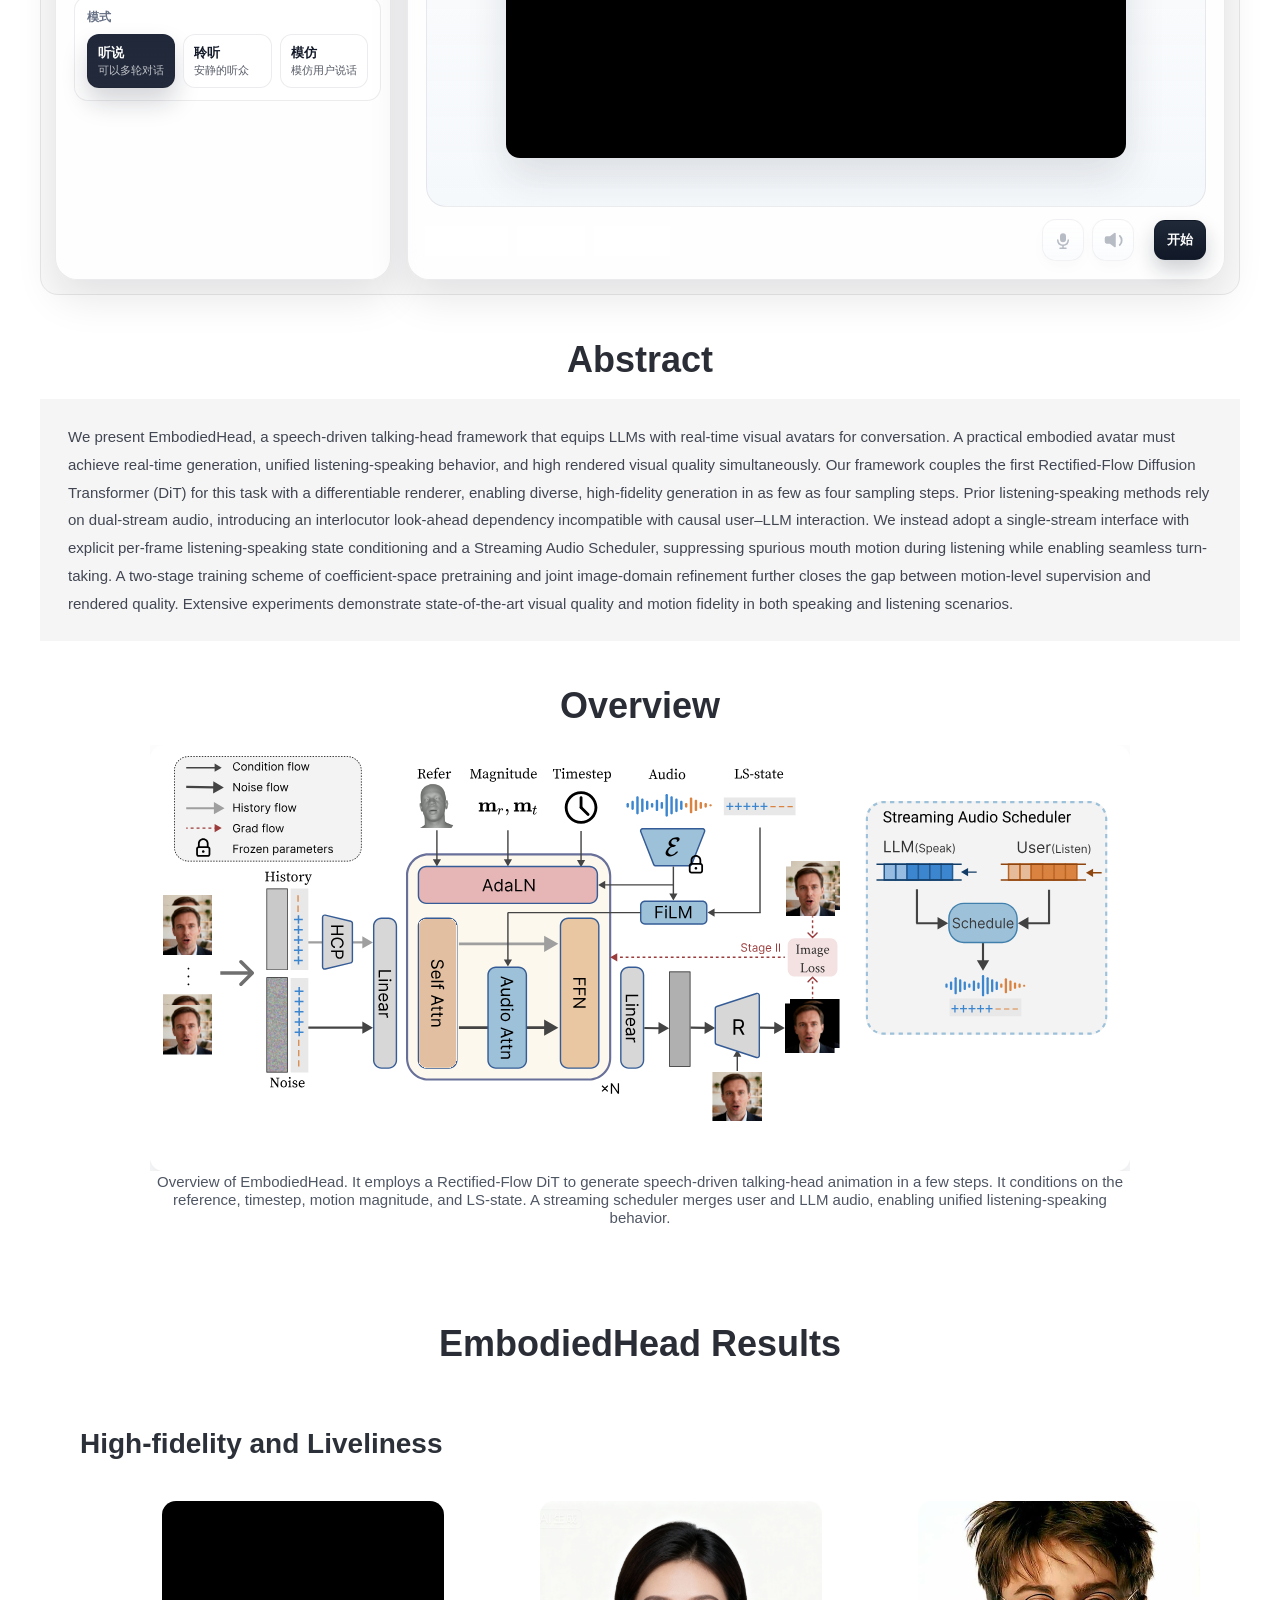
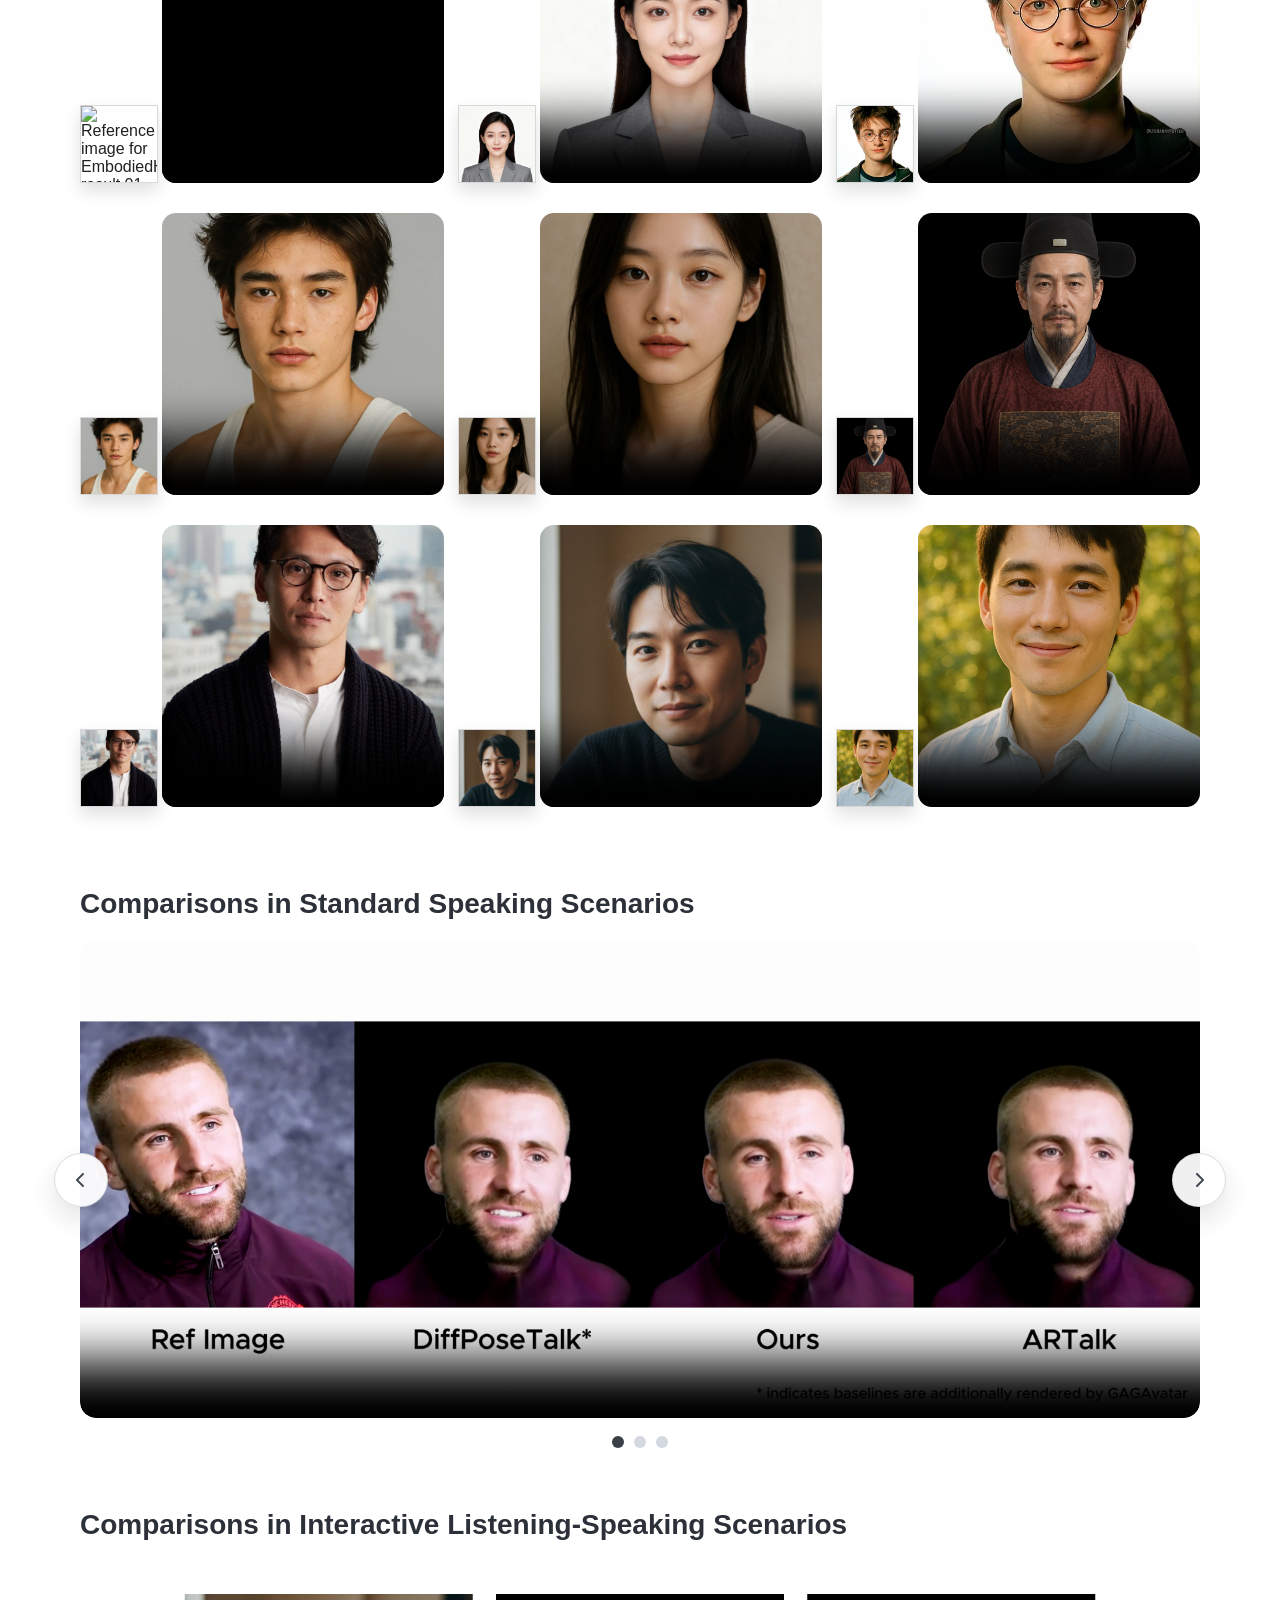
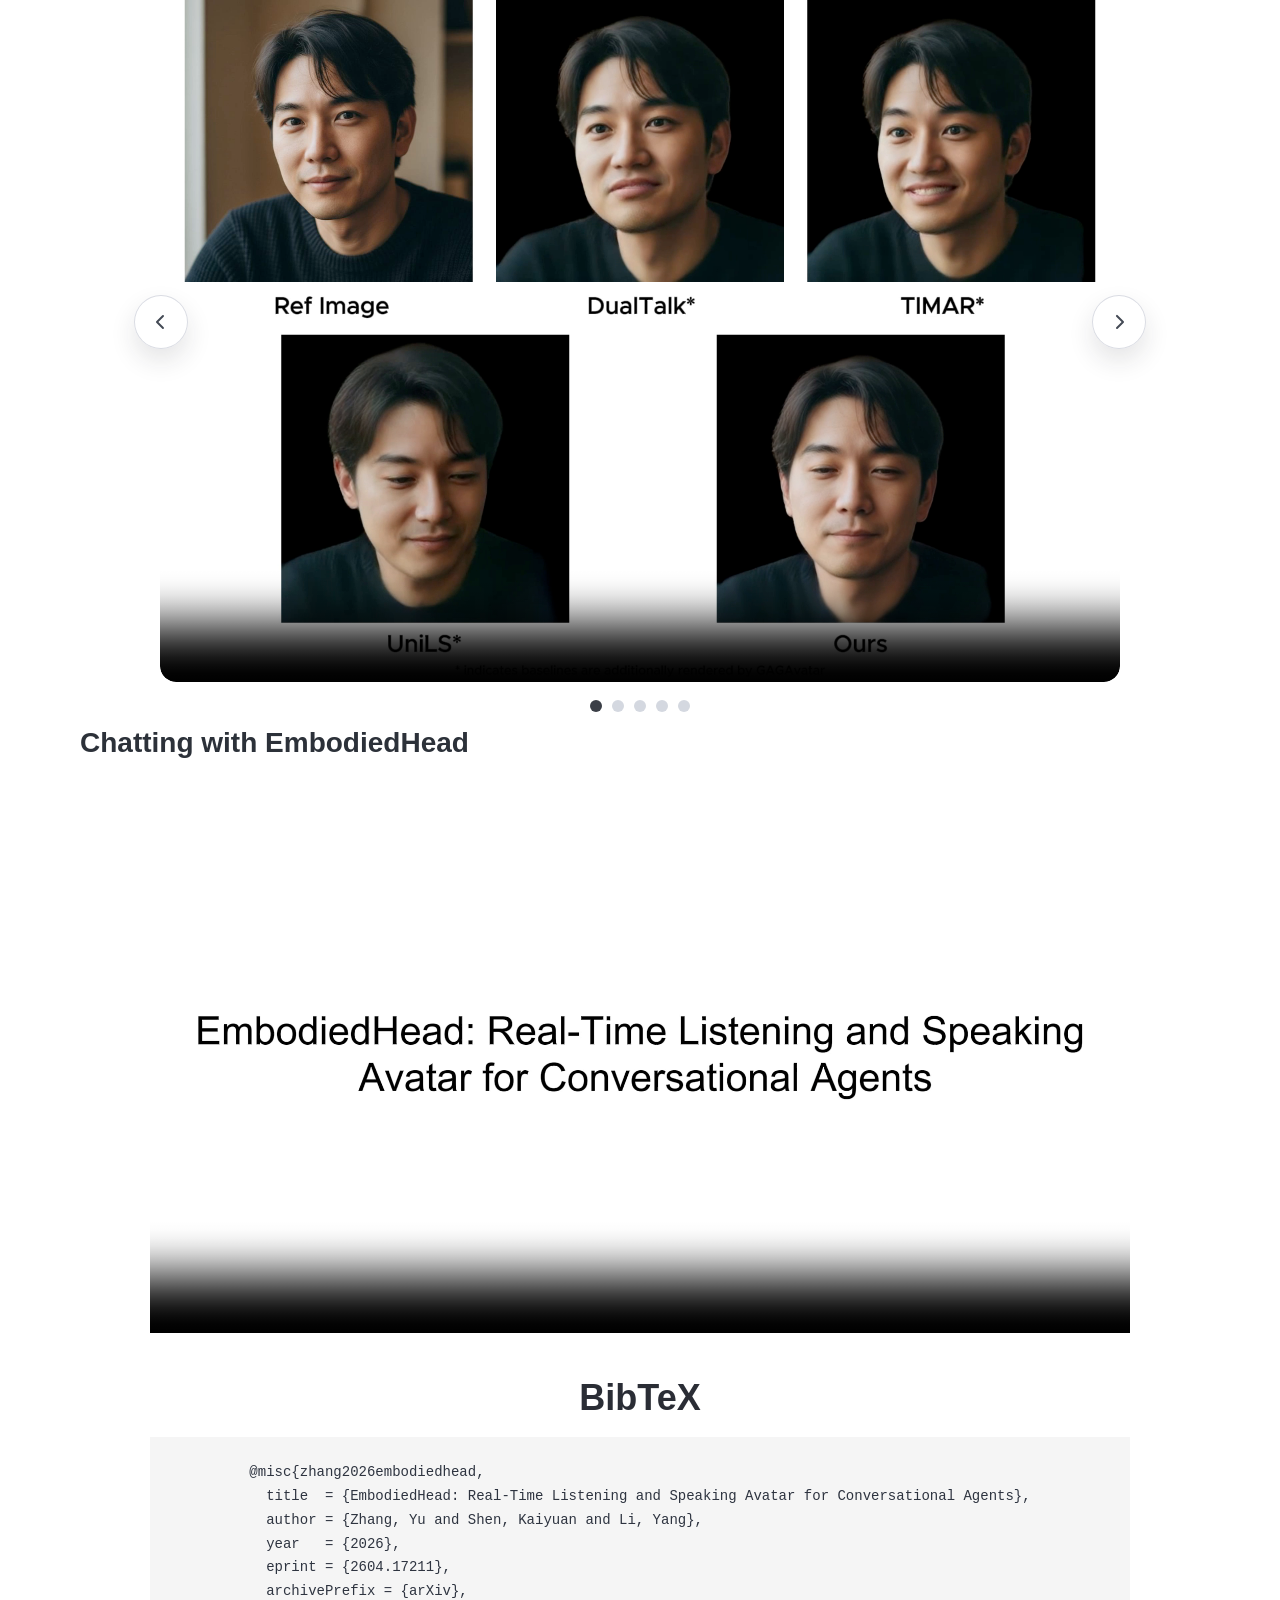
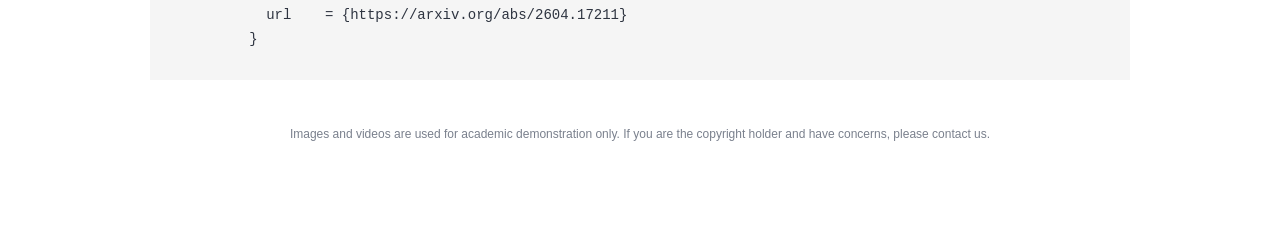
==== commit 5d8083b4: "hide author email on project page" ====
--- a/docs/index.html
+++ b/docs/index.html
@@ -18,7 +18,6 @@
       </div>
       <div class="project-affiliation">
         <div><sup>1</sup>School of Computer Science and Technology, East China Normal University, Shanghai, China</div>
-        <div>Email: {51275900029,51285900014}@stu.ecnu.edu.cn, yli@cs.ecnu.edu.cn</div>
         <div><sup>2</sup>Garabido Intelligence, Shanghai, China</div>
         <div class="project-notes">* Equal contribution. † Corresponding author.</div>
       </div>
--- a/docs/static/project-page.css
+++ b/docs/static/project-page.css
@@ -88,6 +88,7 @@
 .author-name {
   color: #1d7ef0;
   font-weight: 500;
+  text-decoration: none;
 }
 
 .project-affiliation {
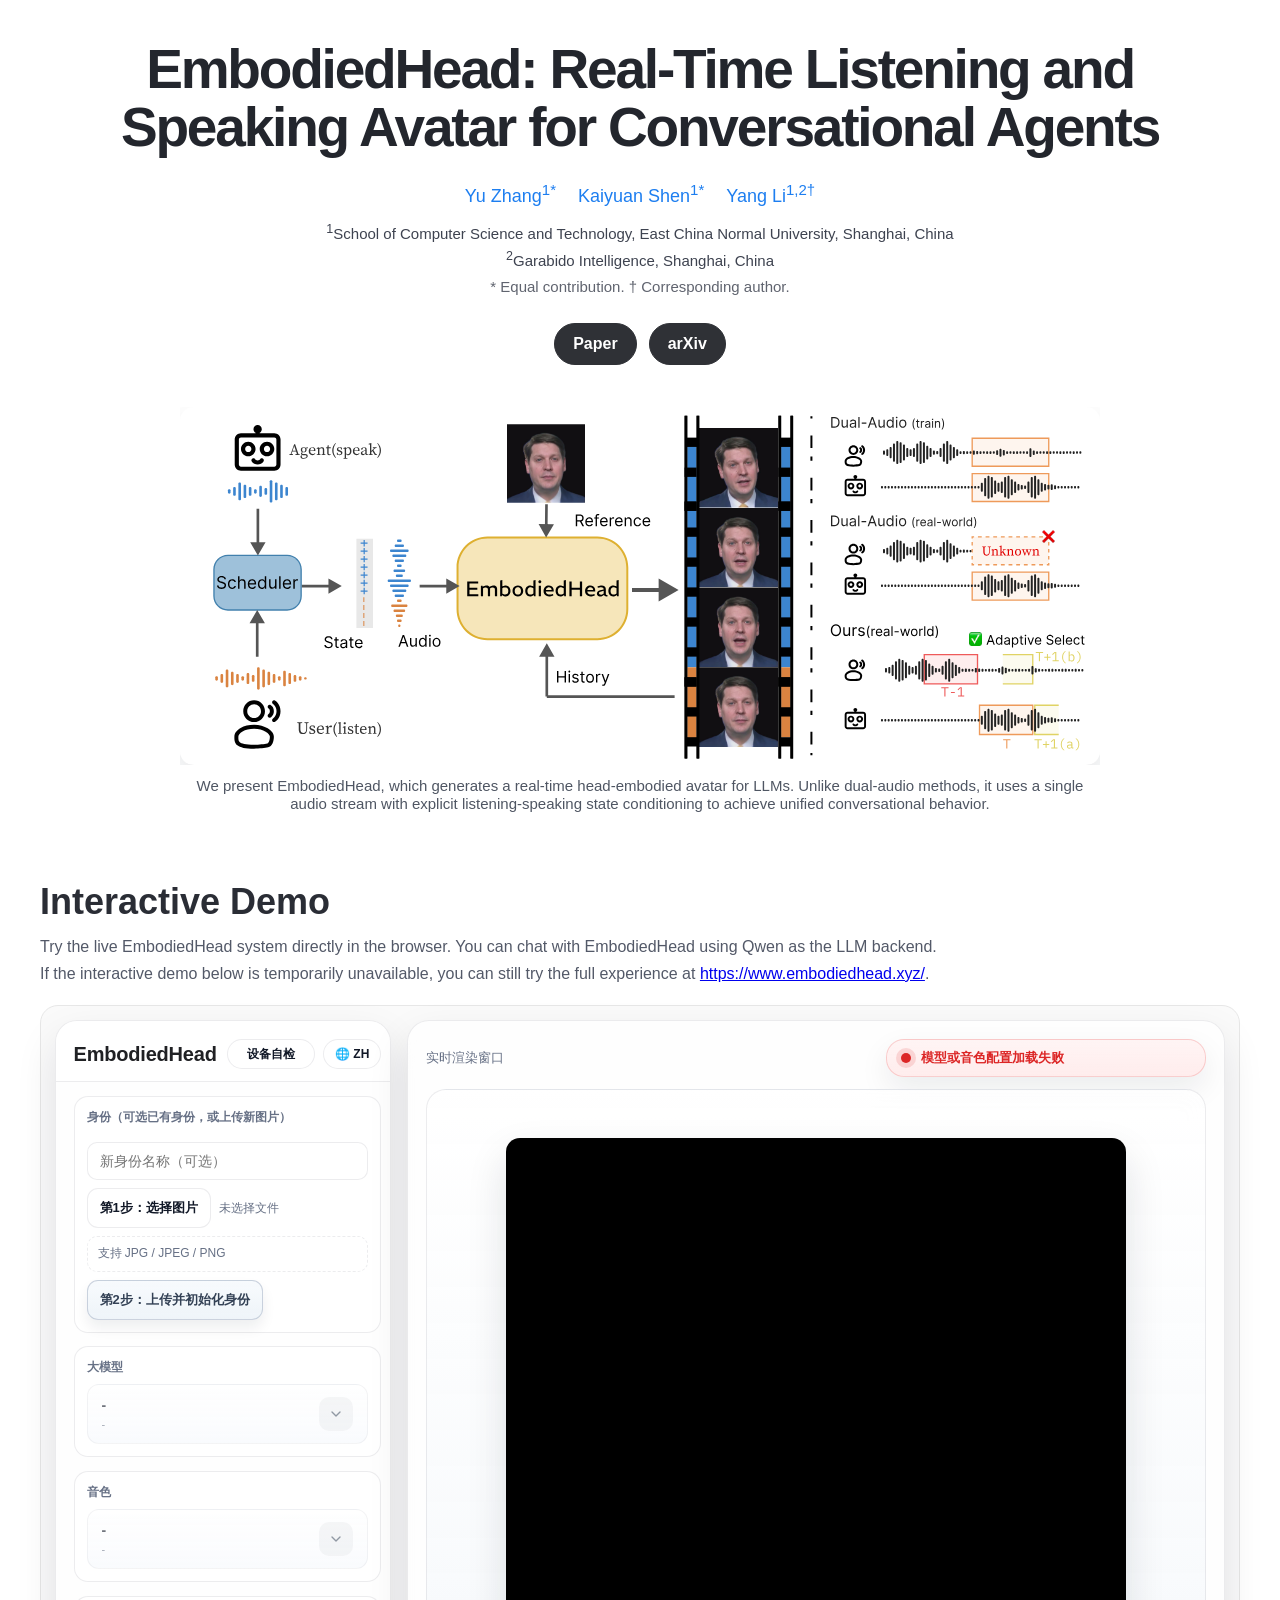
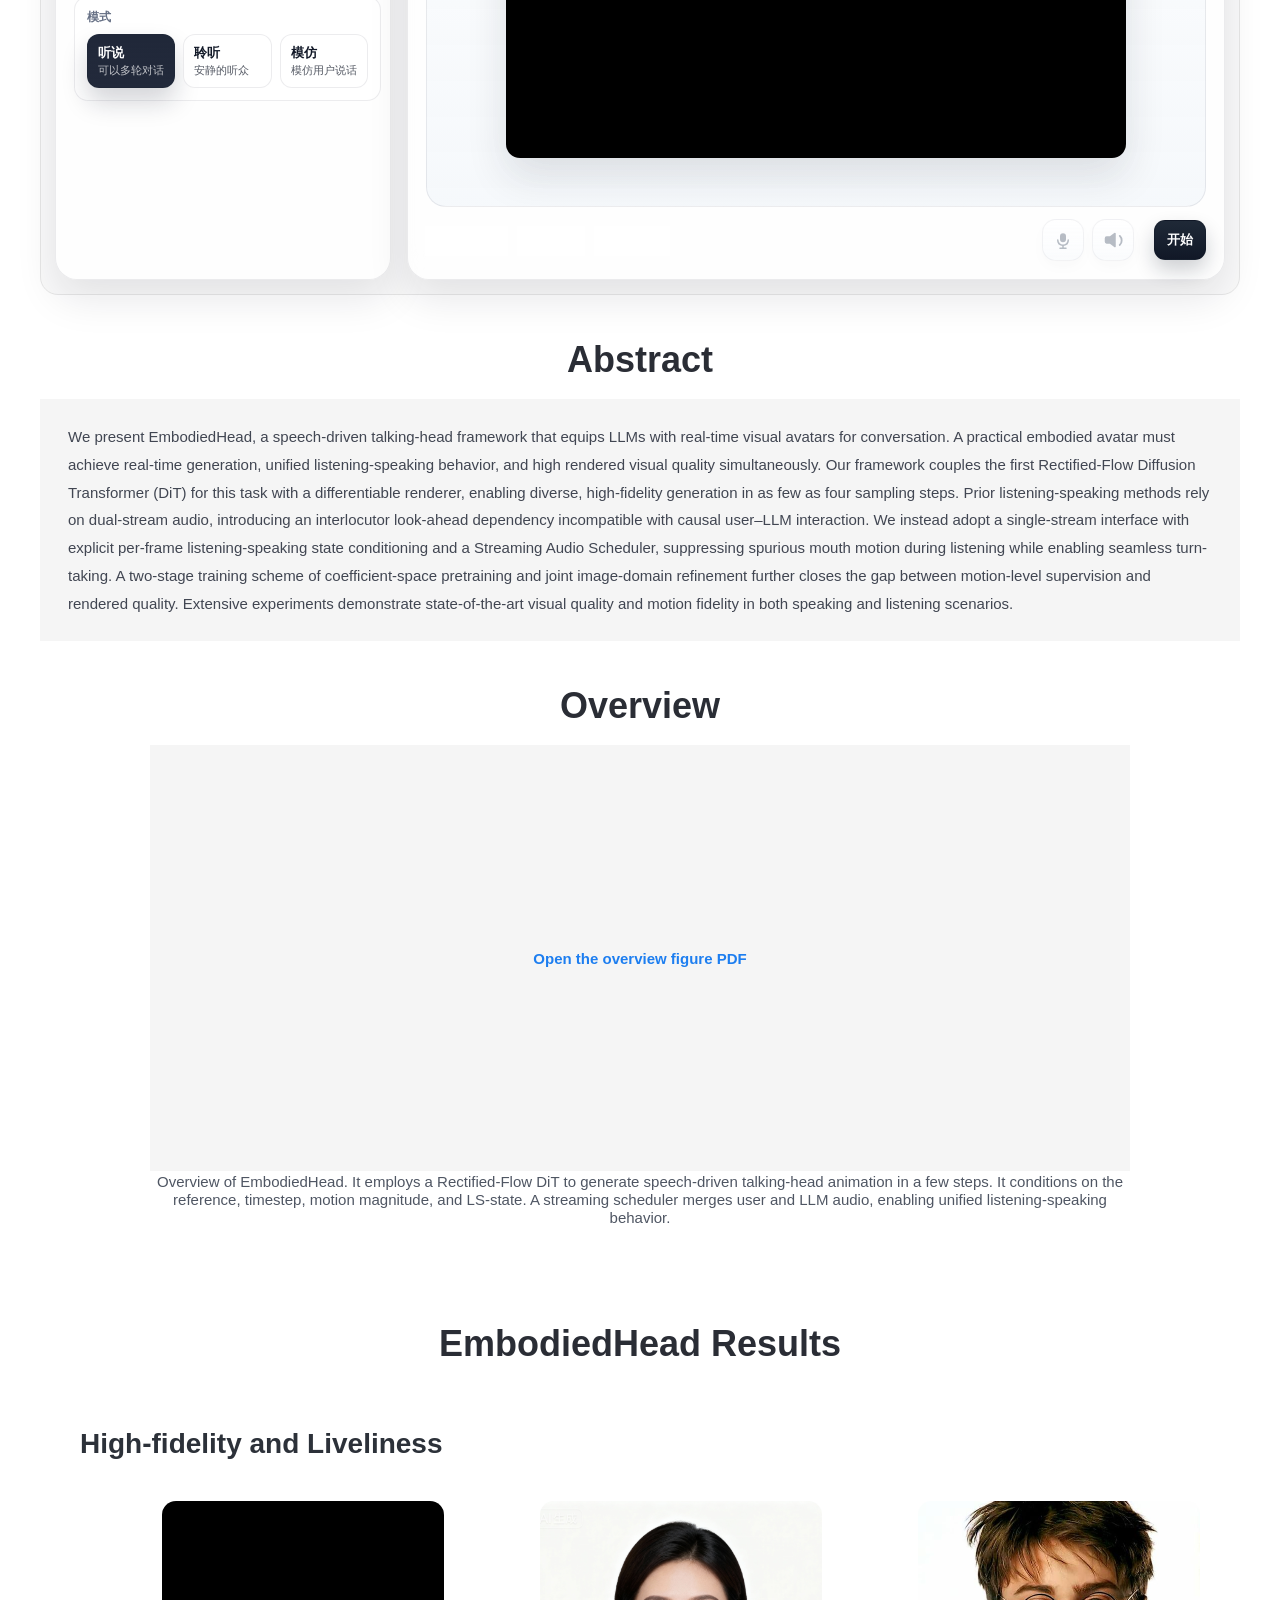
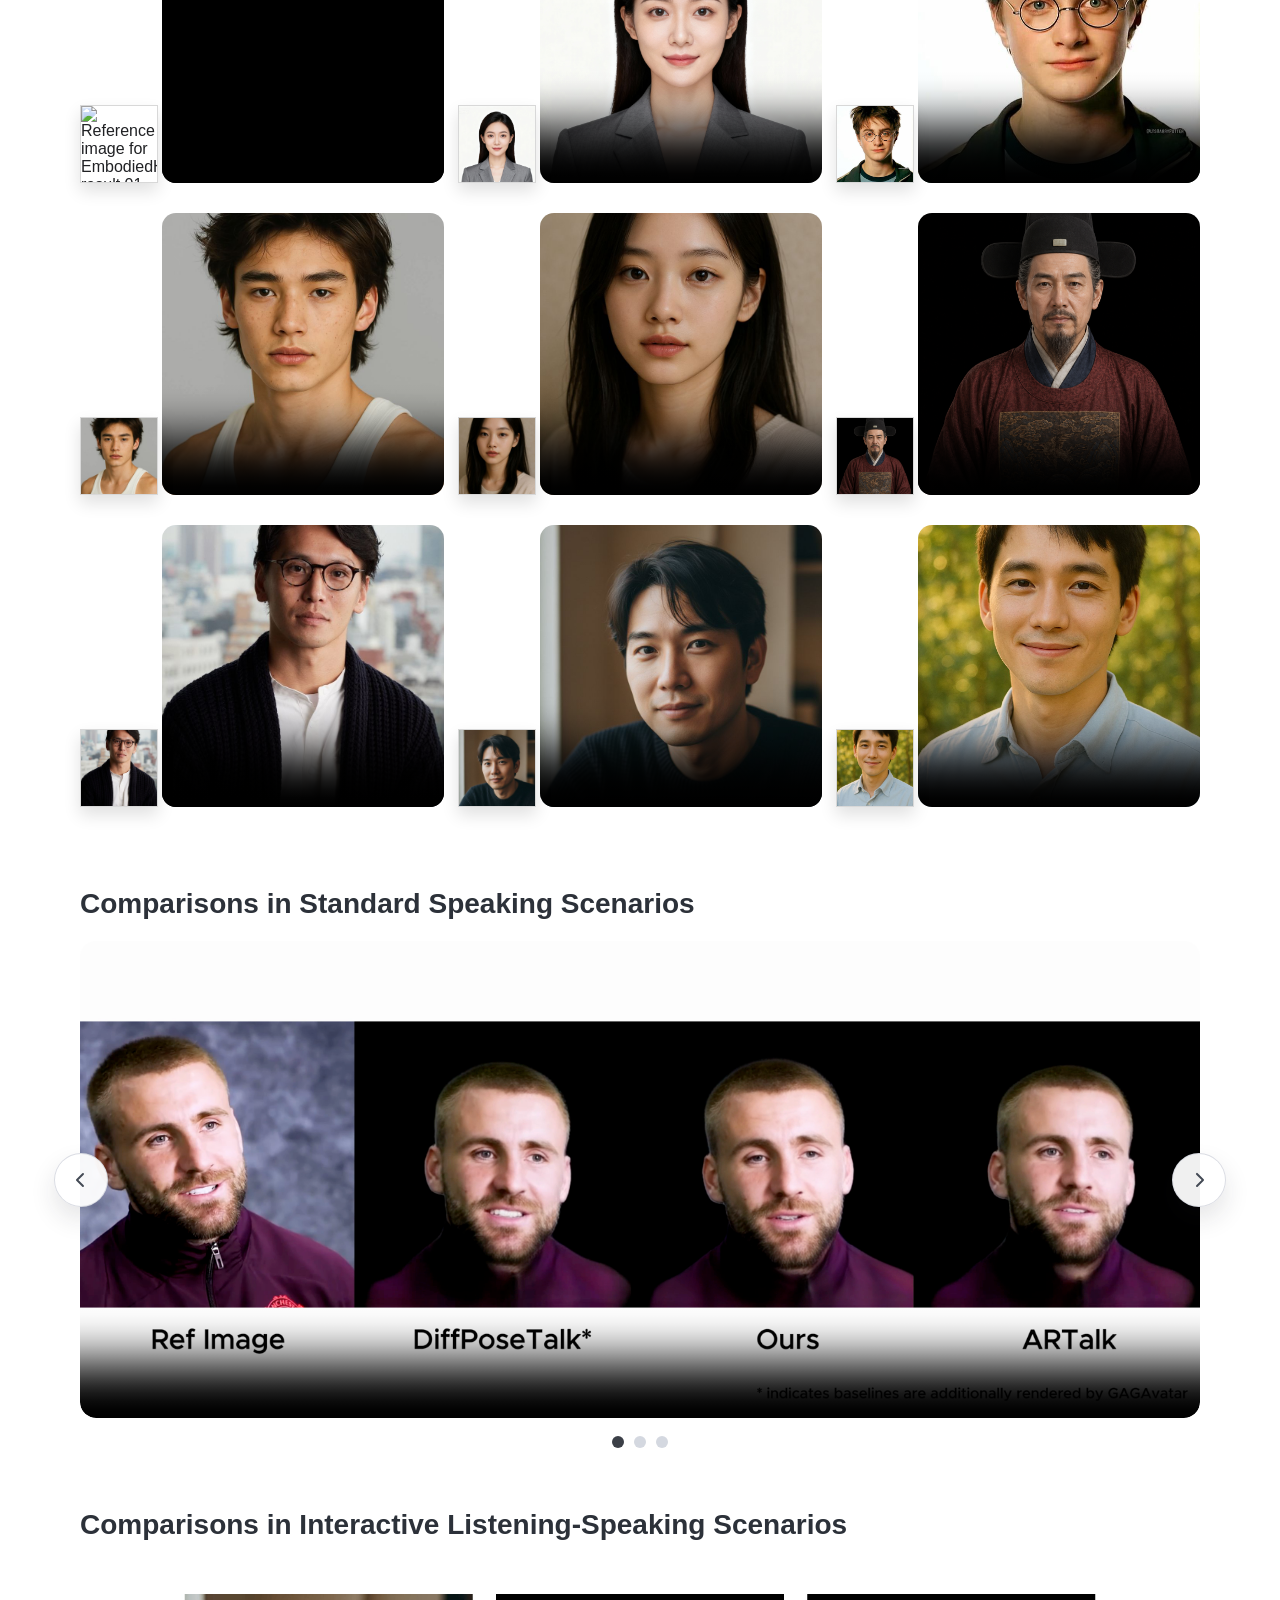
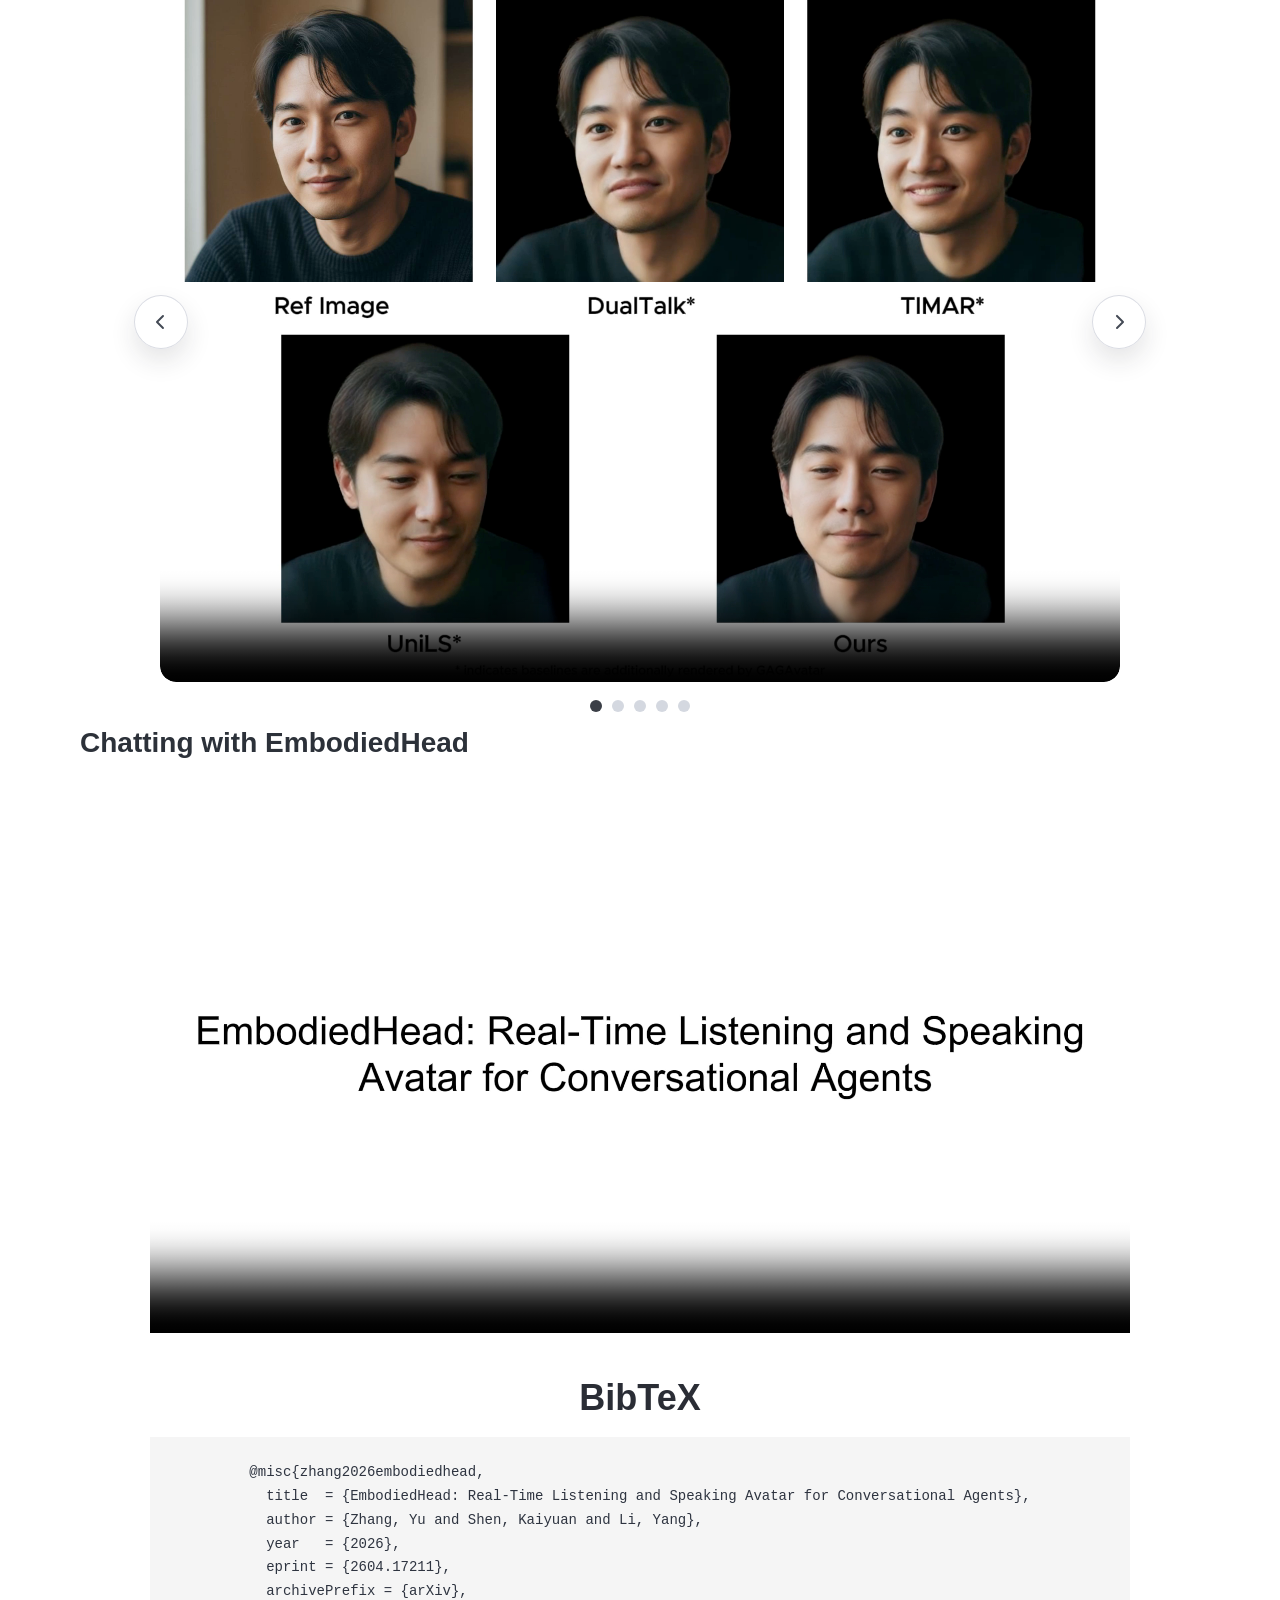
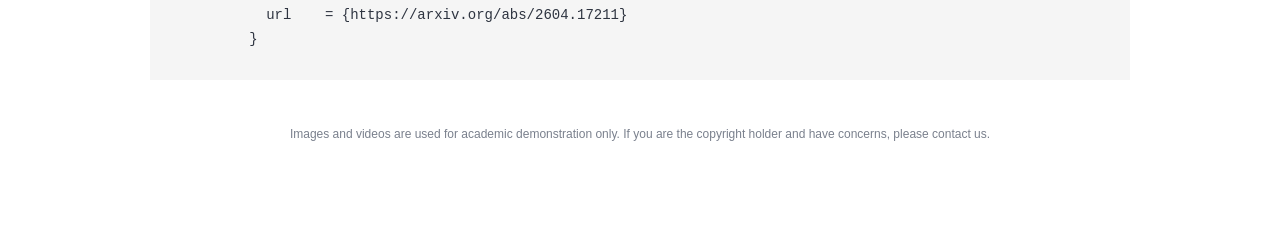
==== commit 939138b6: "hide code coming soon link" ====
--- a/docs/index.html
+++ b/docs/index.html
@@ -24,7 +24,7 @@
       <div class="project-links">
         <a class="project-link" href="assets/embodiedhead.pdf" target="_blank" rel="noreferrer">Paper</a>
         <a class="project-link" href="https://arxiv.org/abs/2604.17211" target="_blank" rel="noreferrer">arXiv</a>
-        <span class="project-link is-disabled" aria-disabled="true">Code (coming soon)</span>
+        <!-- <span class="project-link is-disabled" aria-disabled="true">Code (coming soon)</span> -->
       </div>
       <figure class="hero-figure">
         <div class="figure-pdf-shell js-pdf-figure" data-pdf-src="assets/mainpic.pdf" style="--figure-ratio: 1382 / 537;">
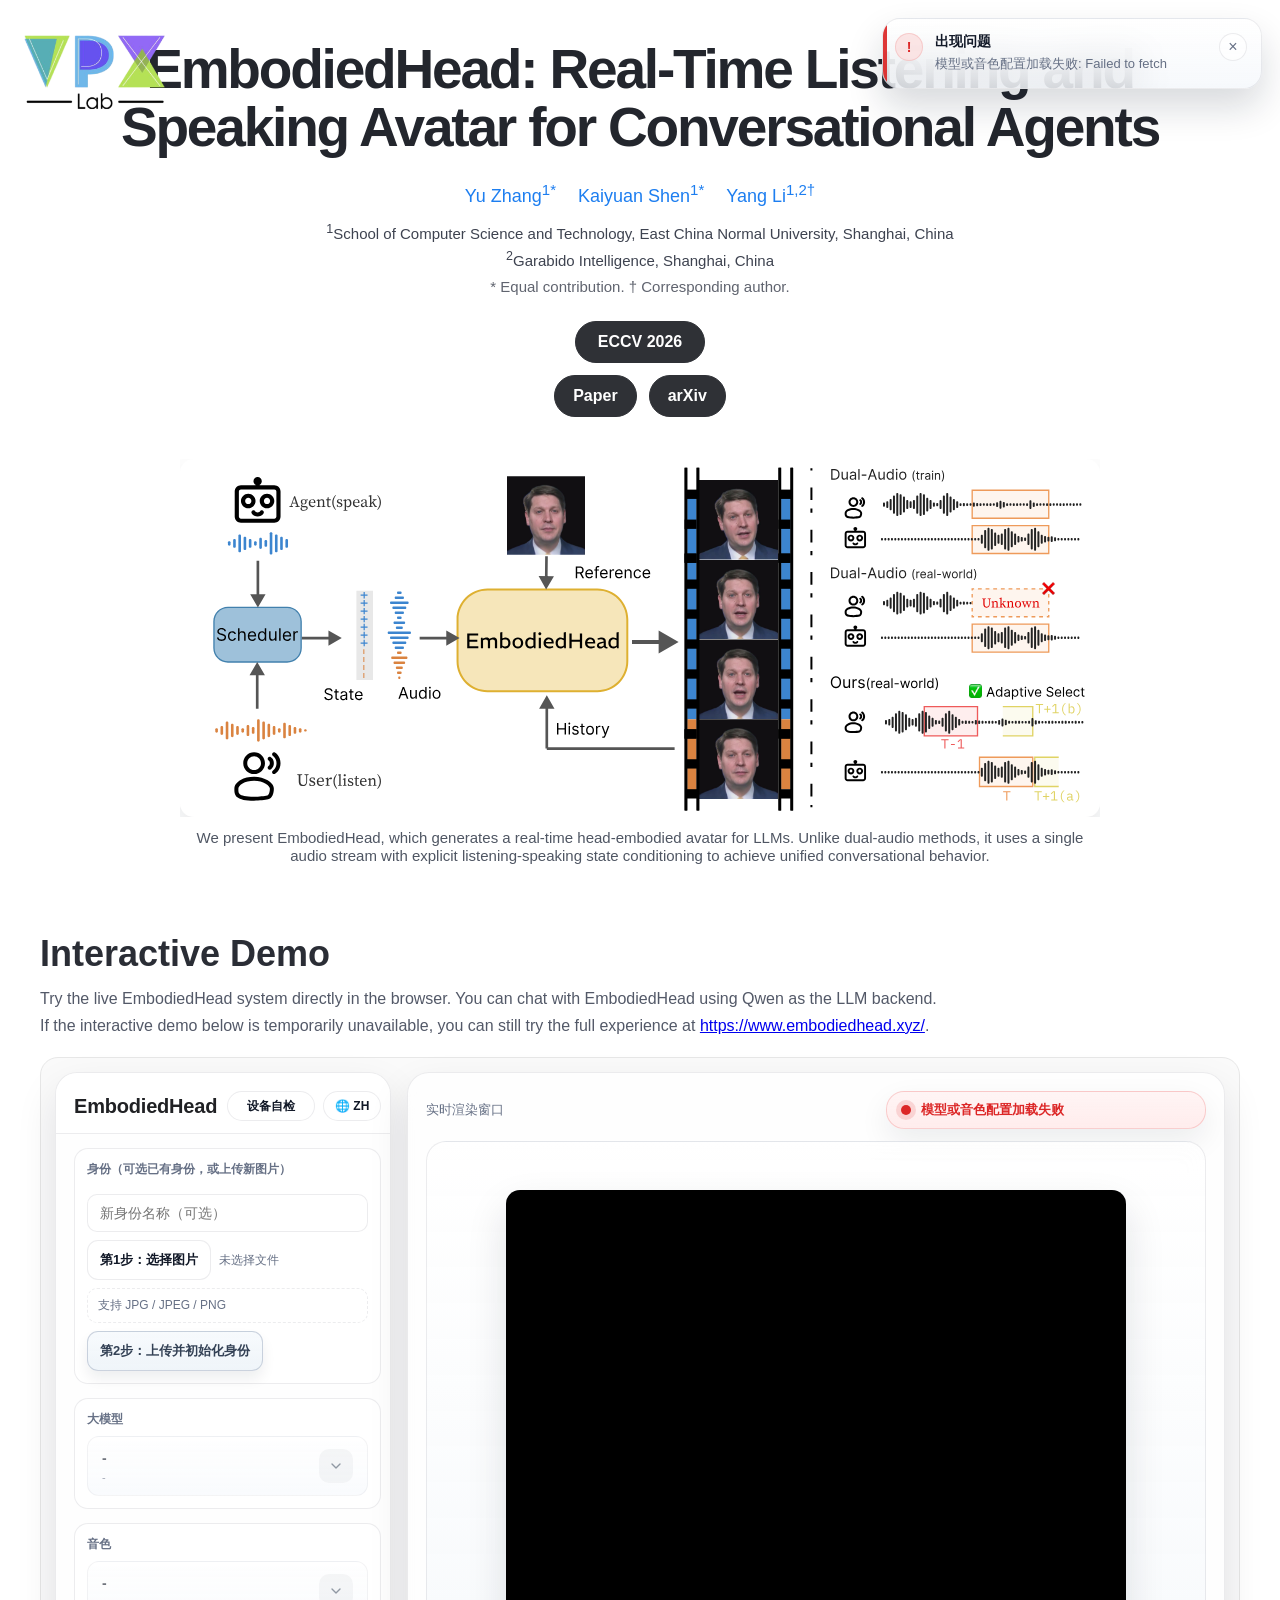
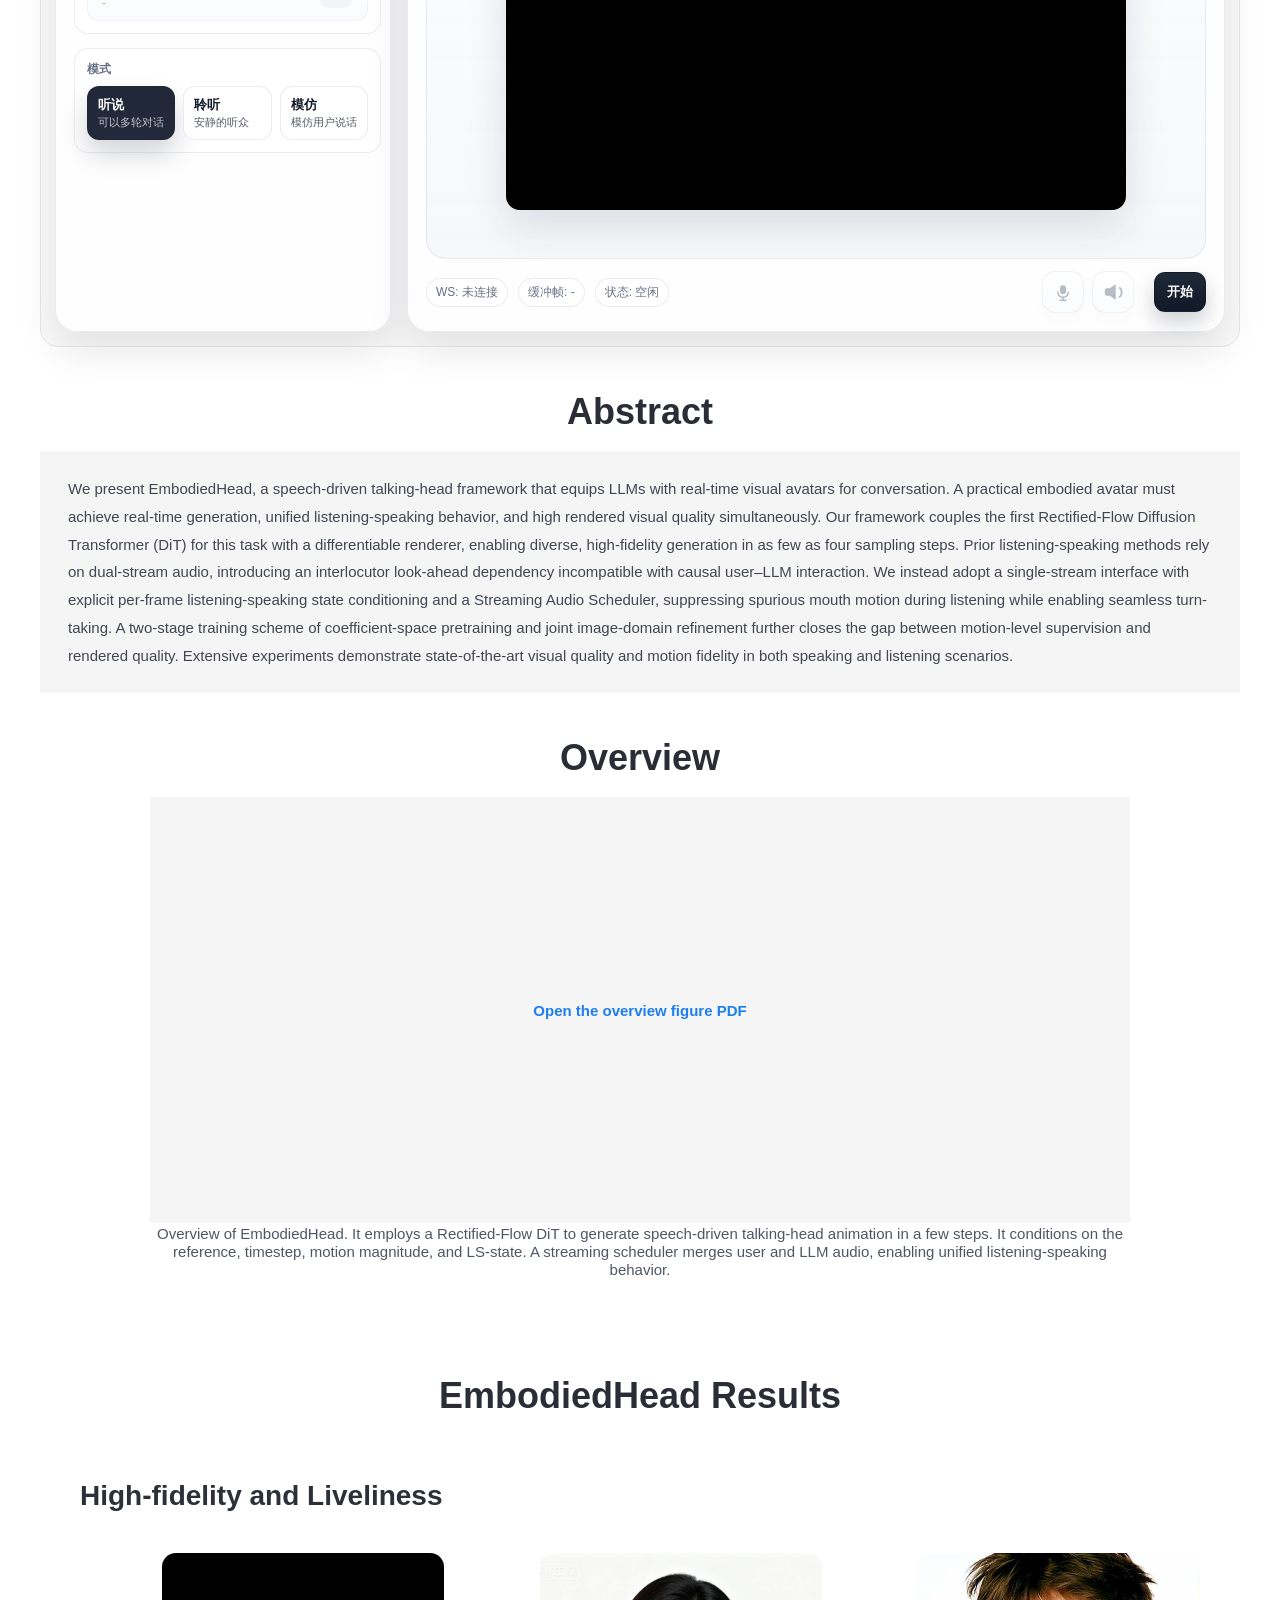
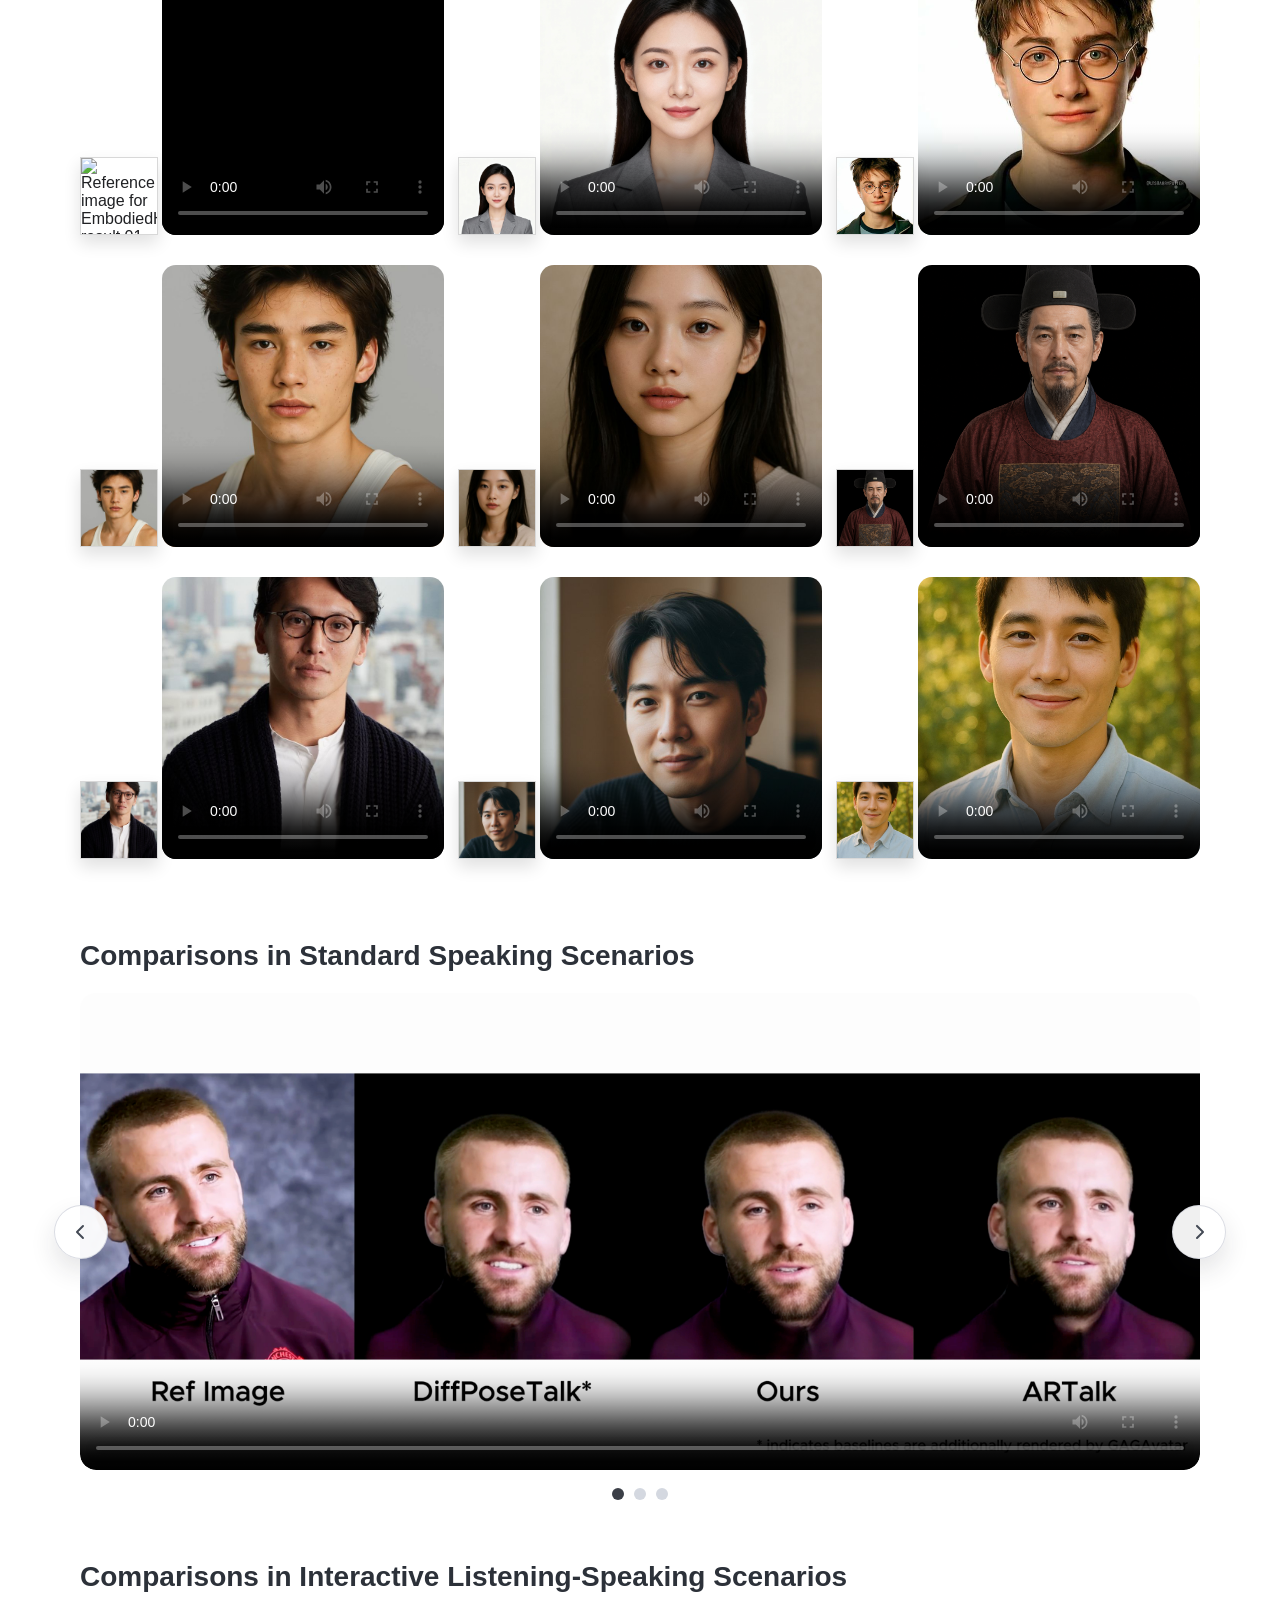
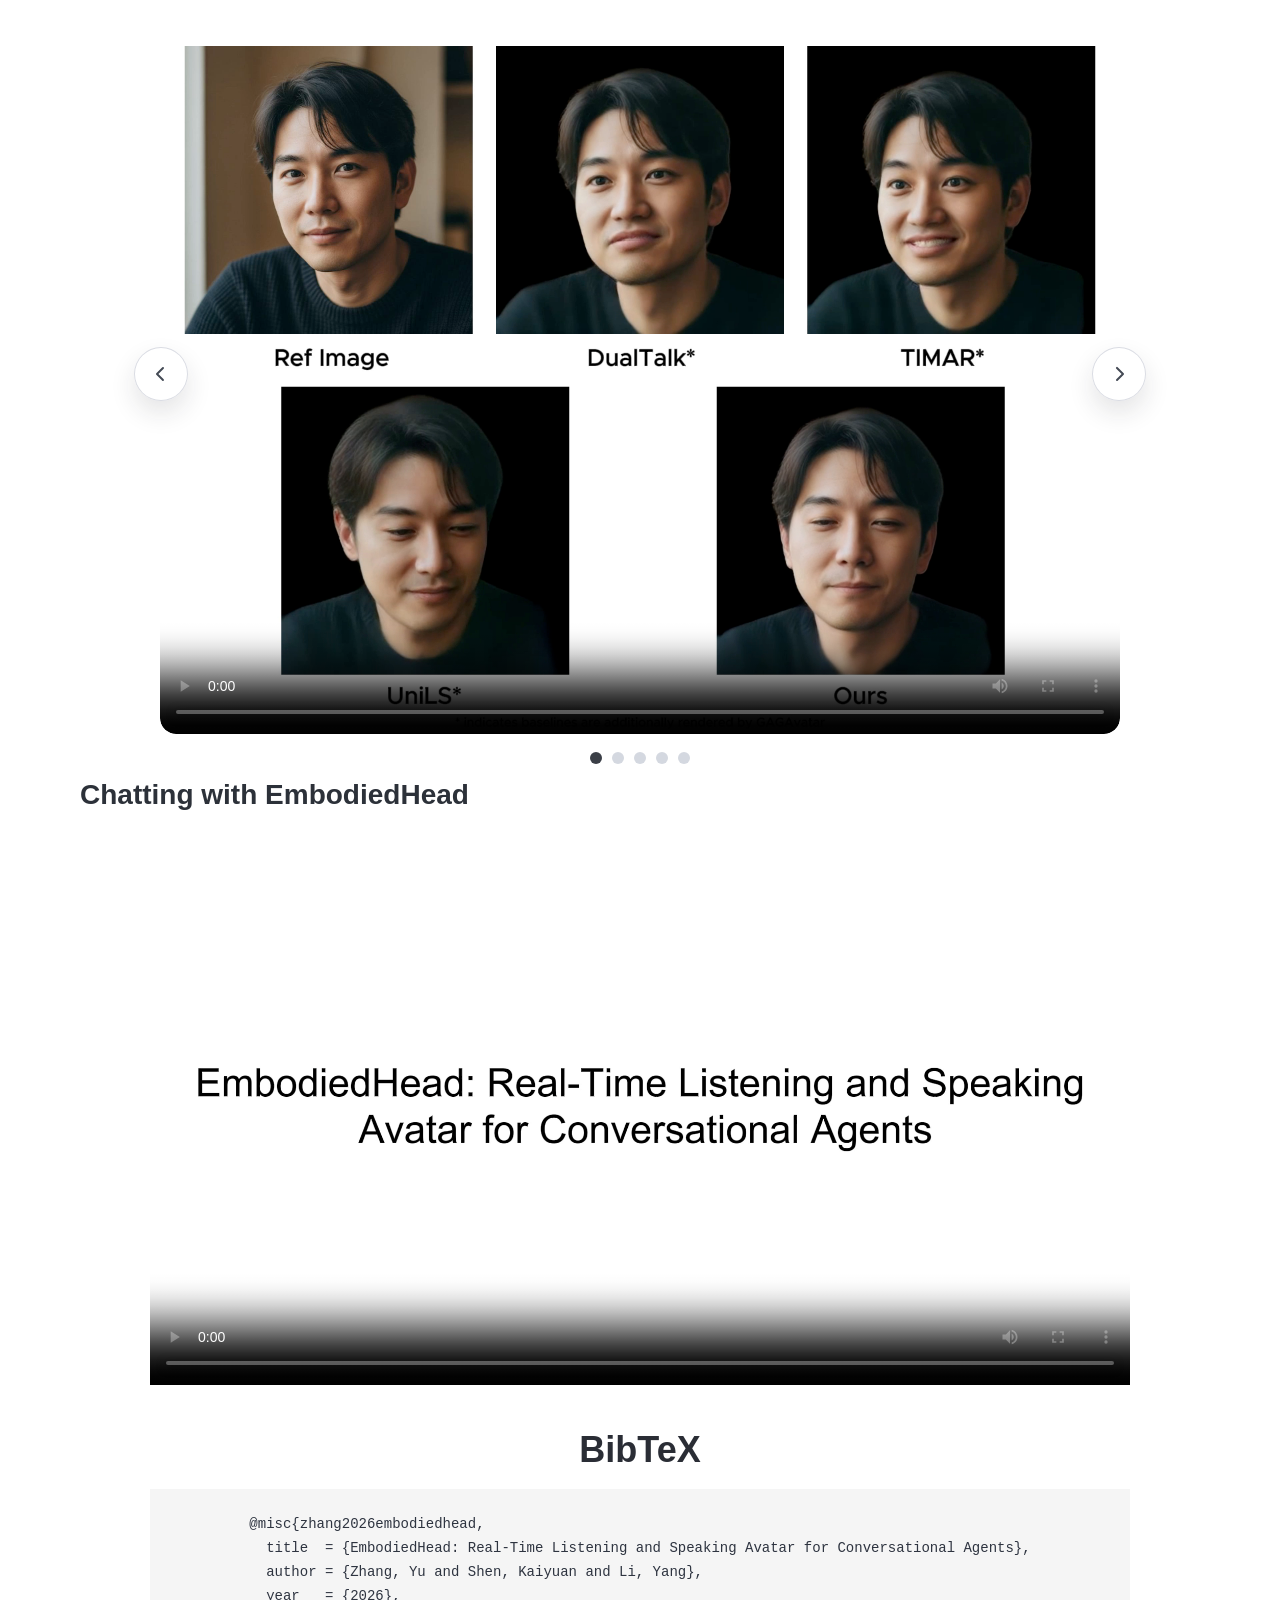
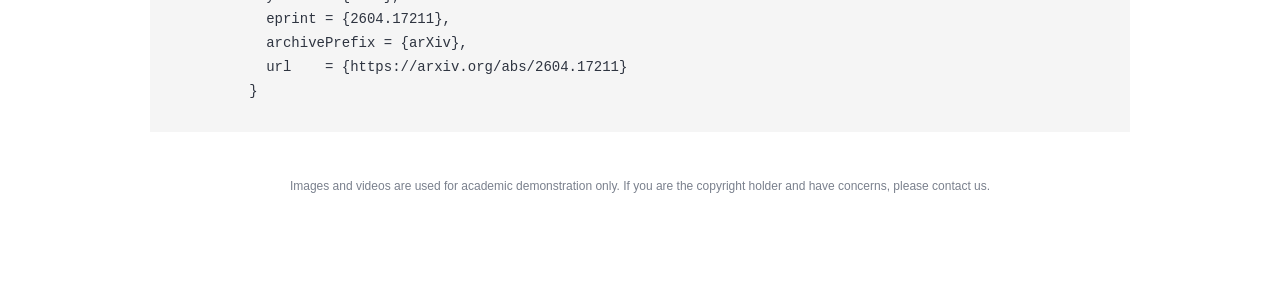
==== commit 8c458325: "update project page header links" ====
--- a/docs/index.html
+++ b/docs/index.html
@@ -5,21 +5,27 @@
   <meta name="viewport" content="width=device-width, initial-scale=1" />
   <title>EmbodiedHead Project Page</title>
   <link rel="stylesheet" href="static/styles.css?v=20260413-3" />
-  <link rel="stylesheet" href="static/project-page.css?v=20260625-3" />
+  <link rel="stylesheet" href="static/project-page.css?v=20260721-1" />
 </head>
 <body class="project-page">
   <main class="project-page-shell">
     <header class="project-hero">
+      <a class="vpx-home-logo" href="https://vpx-ecnu.github.io/" aria-label="Visit the VPX Lab homepage">
+        <img src="assets/vpx-lab-logo.png" alt="VPX Lab Logo" />
+      </a>
       <h1 class="project-title">EmbodiedHead: Real-Time Listening and Speaking Avatar for Conversational Agents</h1>
       <div class="project-authors">
         <a class="author-name" href="https://orcid.org/0009-0000-1833-3012" target="_blank" rel="noreferrer">Yu Zhang<sup>1*</sup></a>
         <a class="author-name" href="https://orcid.org/0009-0006-6747-1255" target="_blank" rel="noreferrer">Kaiyuan Shen<sup>1*</sup></a>
-        <a class="author-name" href="https://orcid.org/0000-0001-9427-7665" target="_blank" rel="noreferrer">Yang Li<sup>1,2†</sup></a>
+        <a class="author-name" href="https://ihpdep.github.io/" target="_blank" rel="noreferrer">Yang Li<sup>1,2†</sup></a>
       </div>
       <div class="project-affiliation">
         <div><sup>1</sup>School of Computer Science and Technology, East China Normal University, Shanghai, China</div>
         <div><sup>2</sup>Garabido Intelligence, Shanghai, China</div>
         <div class="project-notes">* Equal contribution. † Corresponding author.</div>
+      </div>
+      <div class="project-venue">
+        <span class="venue-badge">ECCV 2026</span>
       </div>
       <div class="project-links">
         <a class="project-link" href="assets/embodiedhead.pdf" target="_blank" rel="noreferrer">Paper</a>
--- a/docs/static/project-page.css
+++ b/docs/static/project-page.css
@@ -62,8 +62,30 @@
 }
 
 .project-hero {
+  position: relative;
   padding: 8px 0 24px;
   text-align: center;
+}
+
+.vpx-home-logo {
+  position: absolute;
+  left: min(0px, calc((1200px - 100vw) / 2 + 24px));
+  top: 0;
+  display: inline-flex;
+  align-items: center;
+  justify-content: center;
+  width: clamp(104px, 11vw, 148px);
+  transition: transform .15s ease;
+}
+
+.vpx-home-logo:hover {
+  transform: translateY(-1px);
+}
+
+.vpx-home-logo img {
+  display: block;
+  width: 100%;
+  height: auto;
 }
 
 .project-title {
@@ -102,8 +124,28 @@
   color: #60646f;
 }
 
+.project-venue {
+  margin-top: 22px;
+  display: flex;
+  justify-content: center;
+}
+
+.venue-badge {
+  display: inline-flex;
+  align-items: center;
+  justify-content: center;
+  min-height: 42px;
+  padding: 0 22px;
+  border-radius: 999px;
+  background: #2f3136;
+  color: #ffffff;
+  font-size: 16px;
+  font-weight: 600;
+  border: 1px solid #2f3136;
+}
+
 .project-links {
-  margin-top: 24px;
+  margin-top: 12px;
   display: flex;
   justify-content: center;
   flex-wrap: wrap;
@@ -332,6 +374,16 @@
   .project-page-shell {
     width: min(1200px, calc(100% - 24px));
     padding: 20px 0 72px;
+  }
+
+  .project-hero {
+    padding-top: 0;
+  }
+
+  .vpx-home-logo {
+    position: static;
+    width: 116px;
+    margin: 0 auto 18px;
   }
 
   .project-authors {
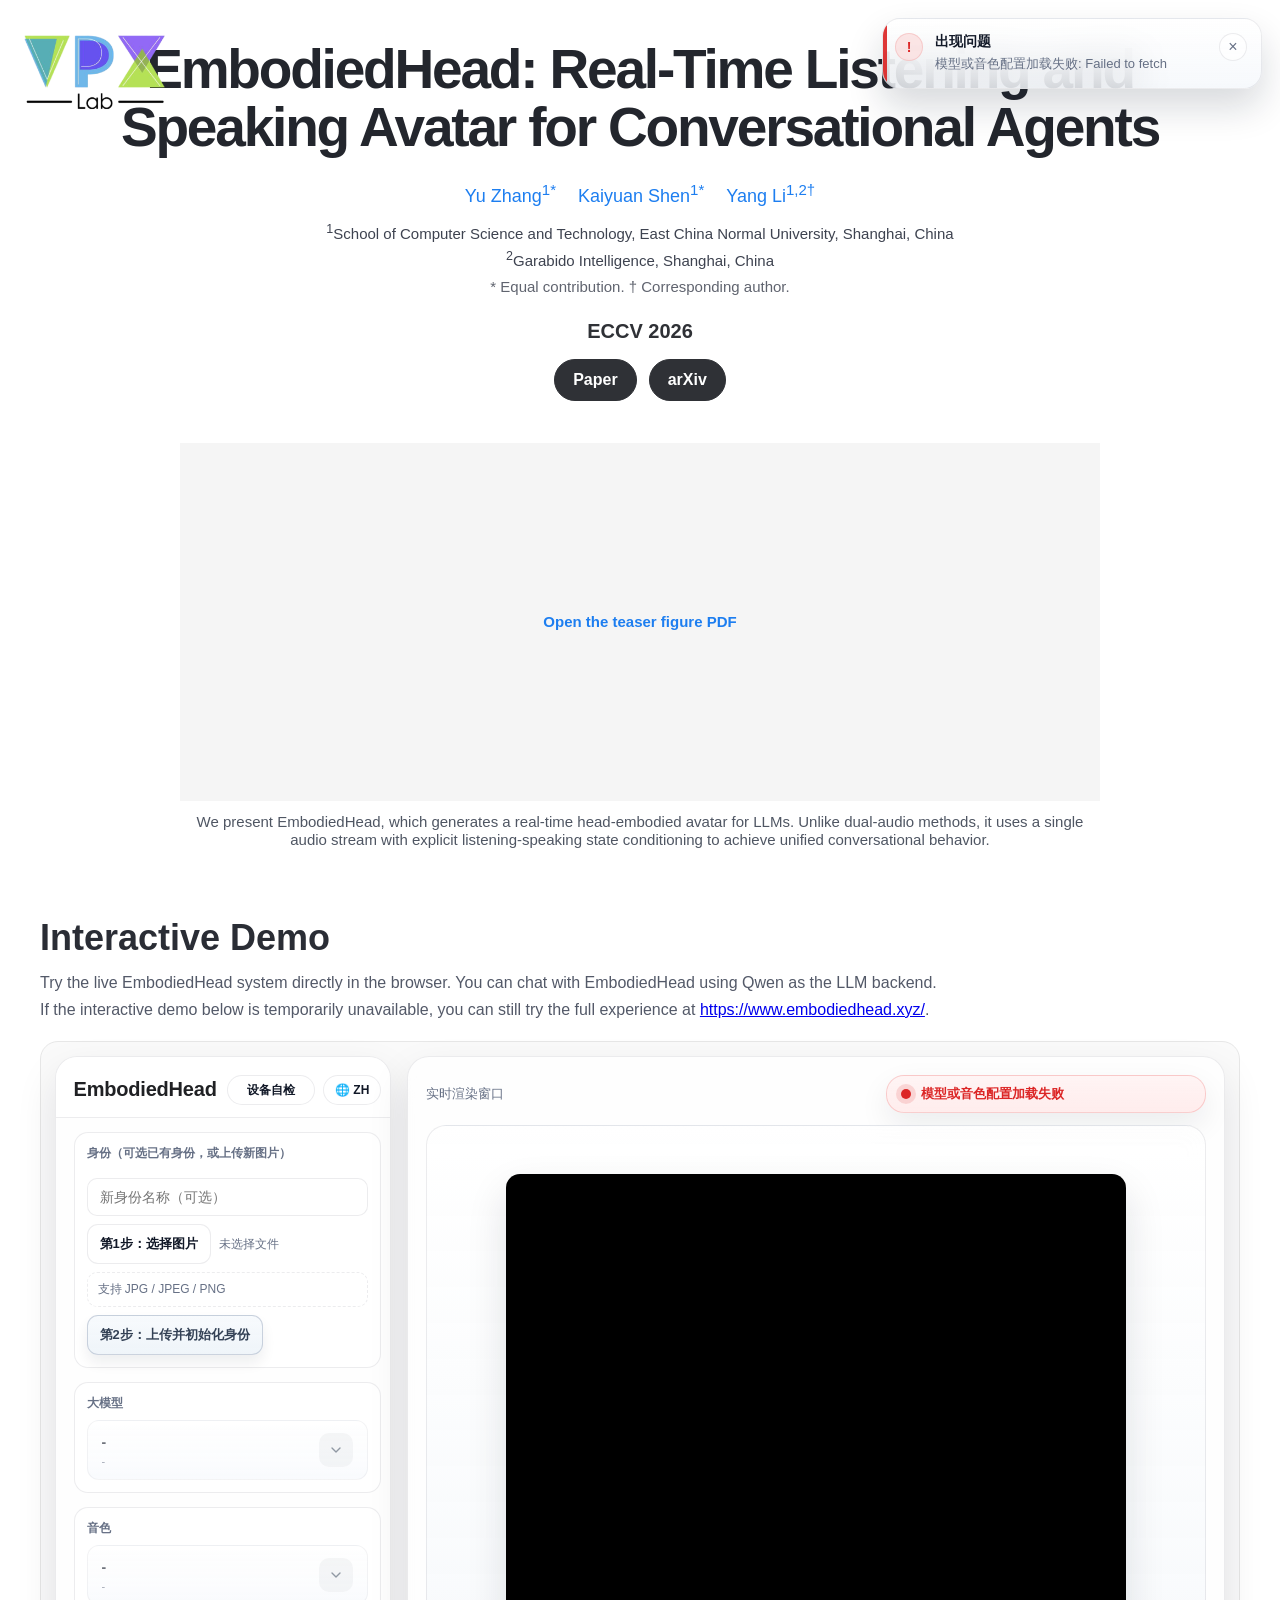
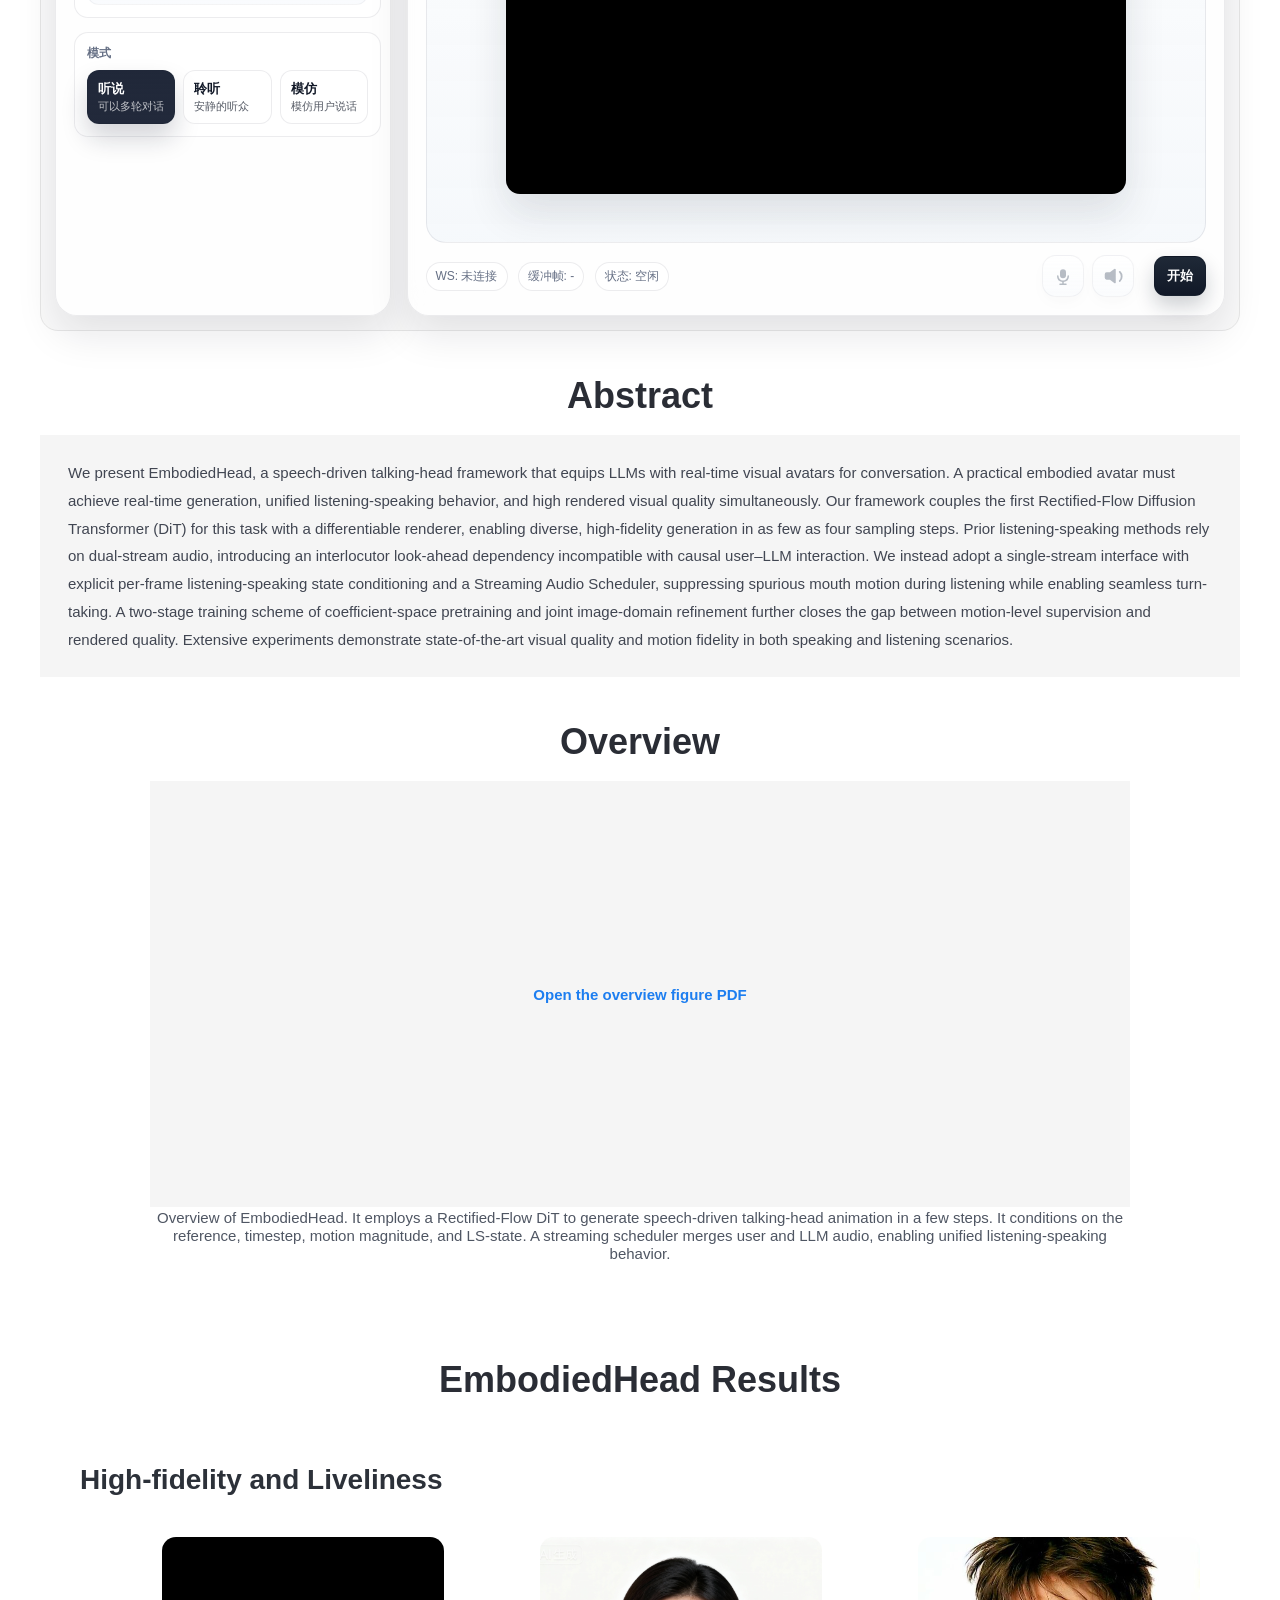
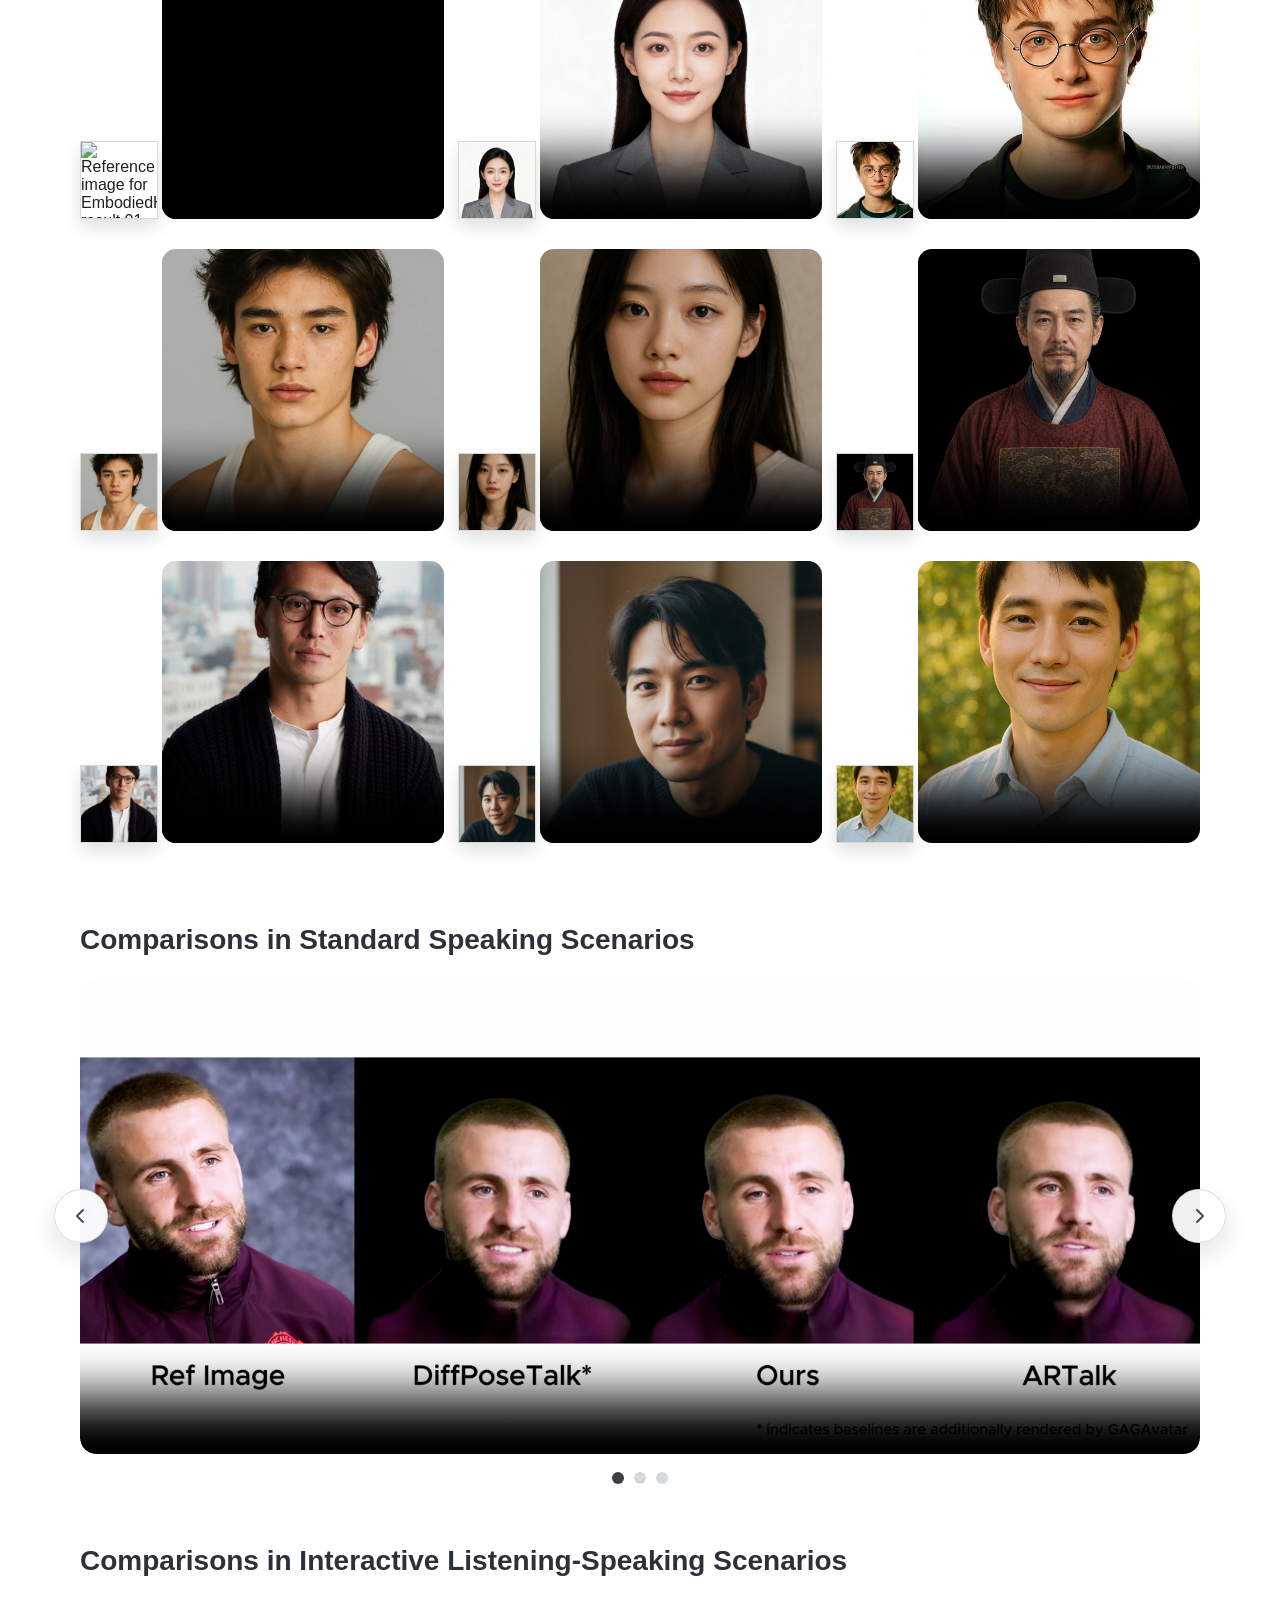
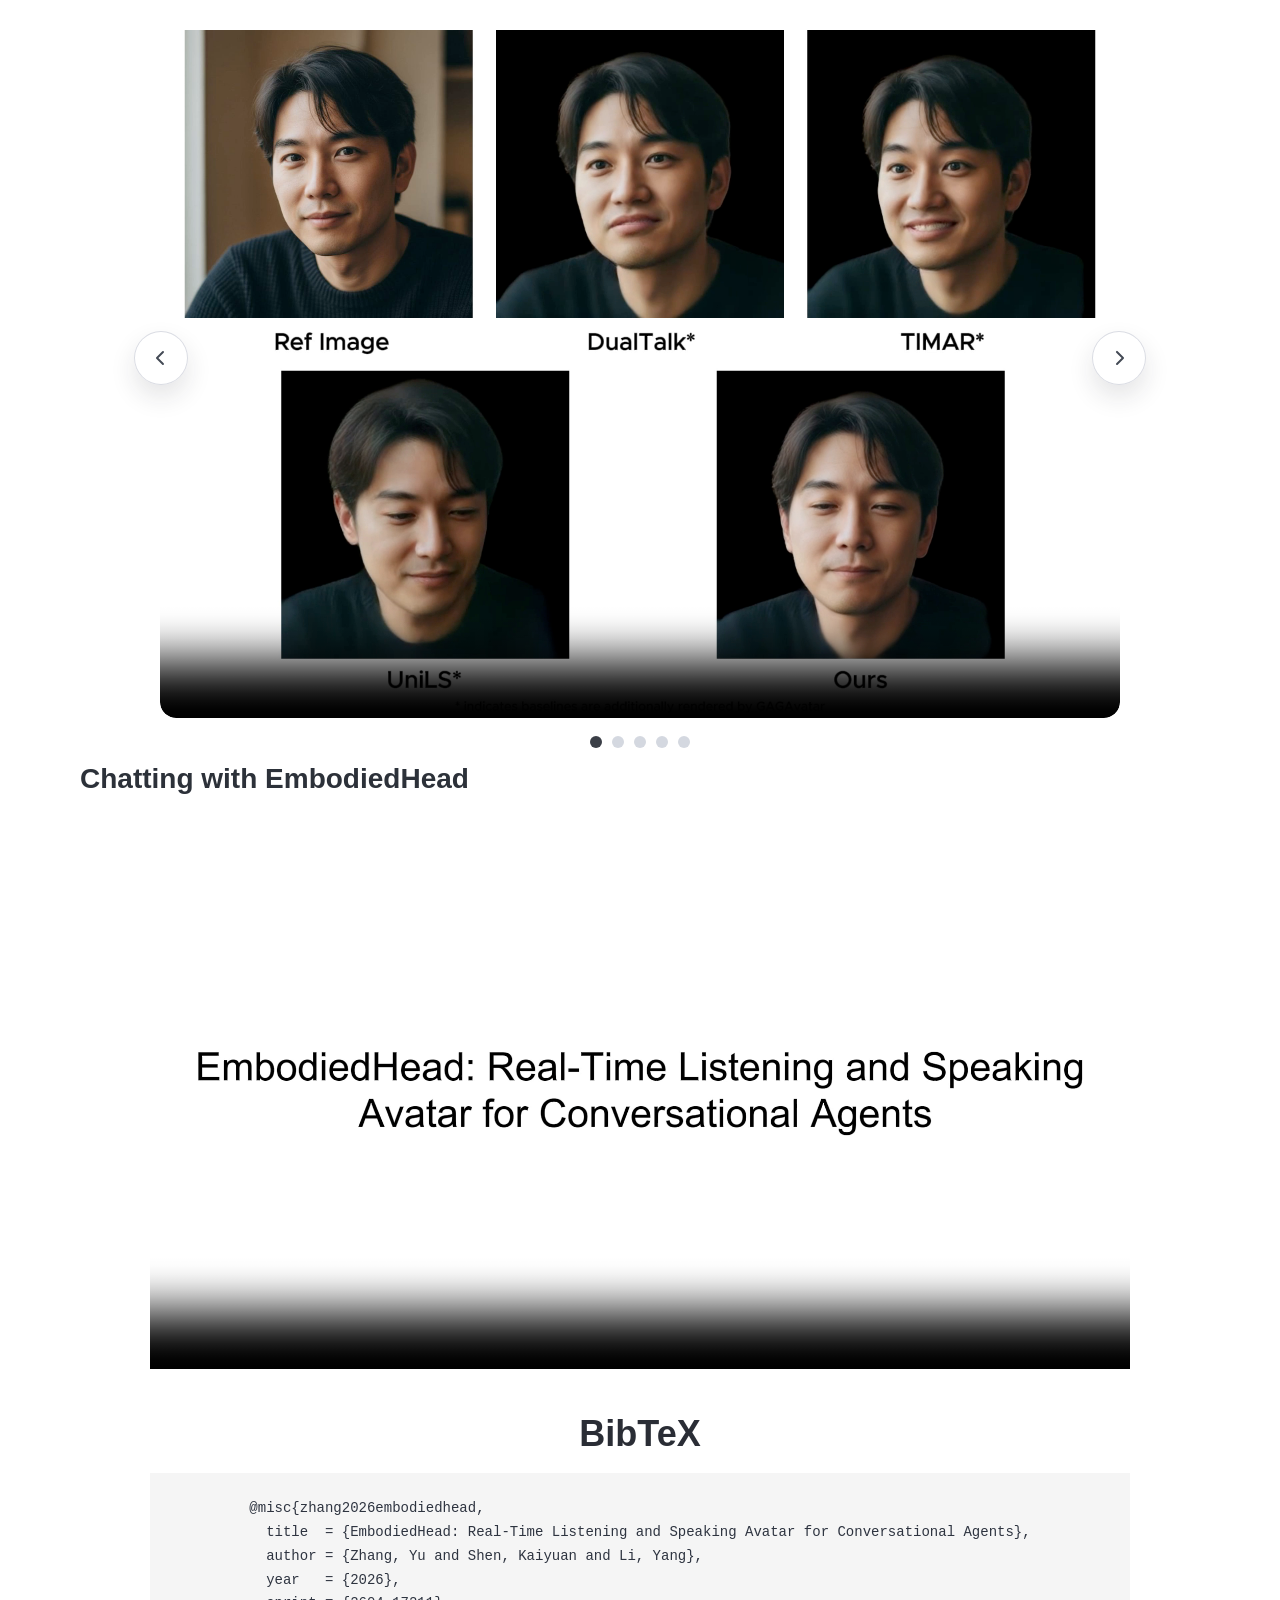
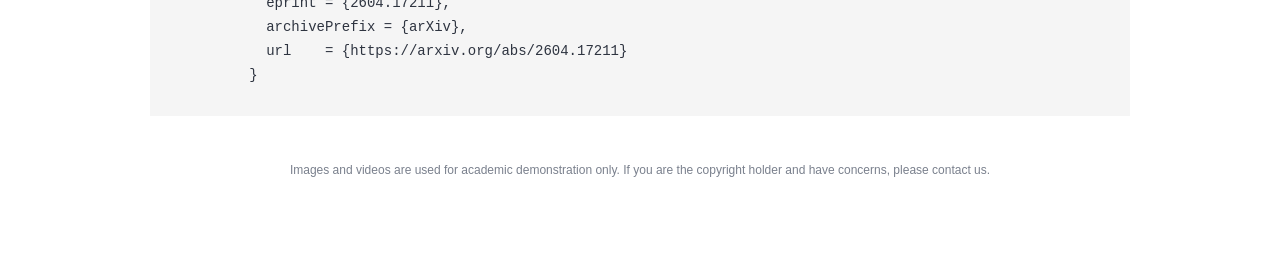
==== commit 968a189f: "show ECCV venue as plain text" ====
--- a/docs/index.html
+++ b/docs/index.html
@@ -24,9 +24,7 @@
         <div><sup>2</sup>Garabido Intelligence, Shanghai, China</div>
         <div class="project-notes">* Equal contribution. † Corresponding author.</div>
       </div>
-      <div class="project-venue">
-        <span class="venue-badge">ECCV 2026</span>
-      </div>
+      <div class="project-venue">ECCV 2026</div>
       <div class="project-links">
         <a class="project-link" href="assets/embodiedhead.pdf" target="_blank" rel="noreferrer">Paper</a>
         <a class="project-link" href="https://arxiv.org/abs/2604.17211" target="_blank" rel="noreferrer">arXiv</a>
--- a/docs/static/project-page.css
+++ b/docs/static/project-page.css
@@ -125,27 +125,15 @@
 }
 
 .project-venue {
-  margin-top: 22px;
-  display: flex;
-  justify-content: center;
-}
-
-.venue-badge {
-  display: inline-flex;
-  align-items: center;
-  justify-content: center;
-  min-height: 42px;
-  padding: 0 22px;
-  border-radius: 999px;
-  background: #2f3136;
-  color: #ffffff;
-  font-size: 16px;
-  font-weight: 600;
-  border: 1px solid #2f3136;
+  margin-top: 20px;
+  color: #2f3136;
+  font-size: 20px;
+  font-weight: 700;
+  line-height: 1.2;
 }
 
 .project-links {
-  margin-top: 12px;
+  margin-top: 16px;
   display: flex;
   justify-content: center;
   flex-wrap: wrap;
